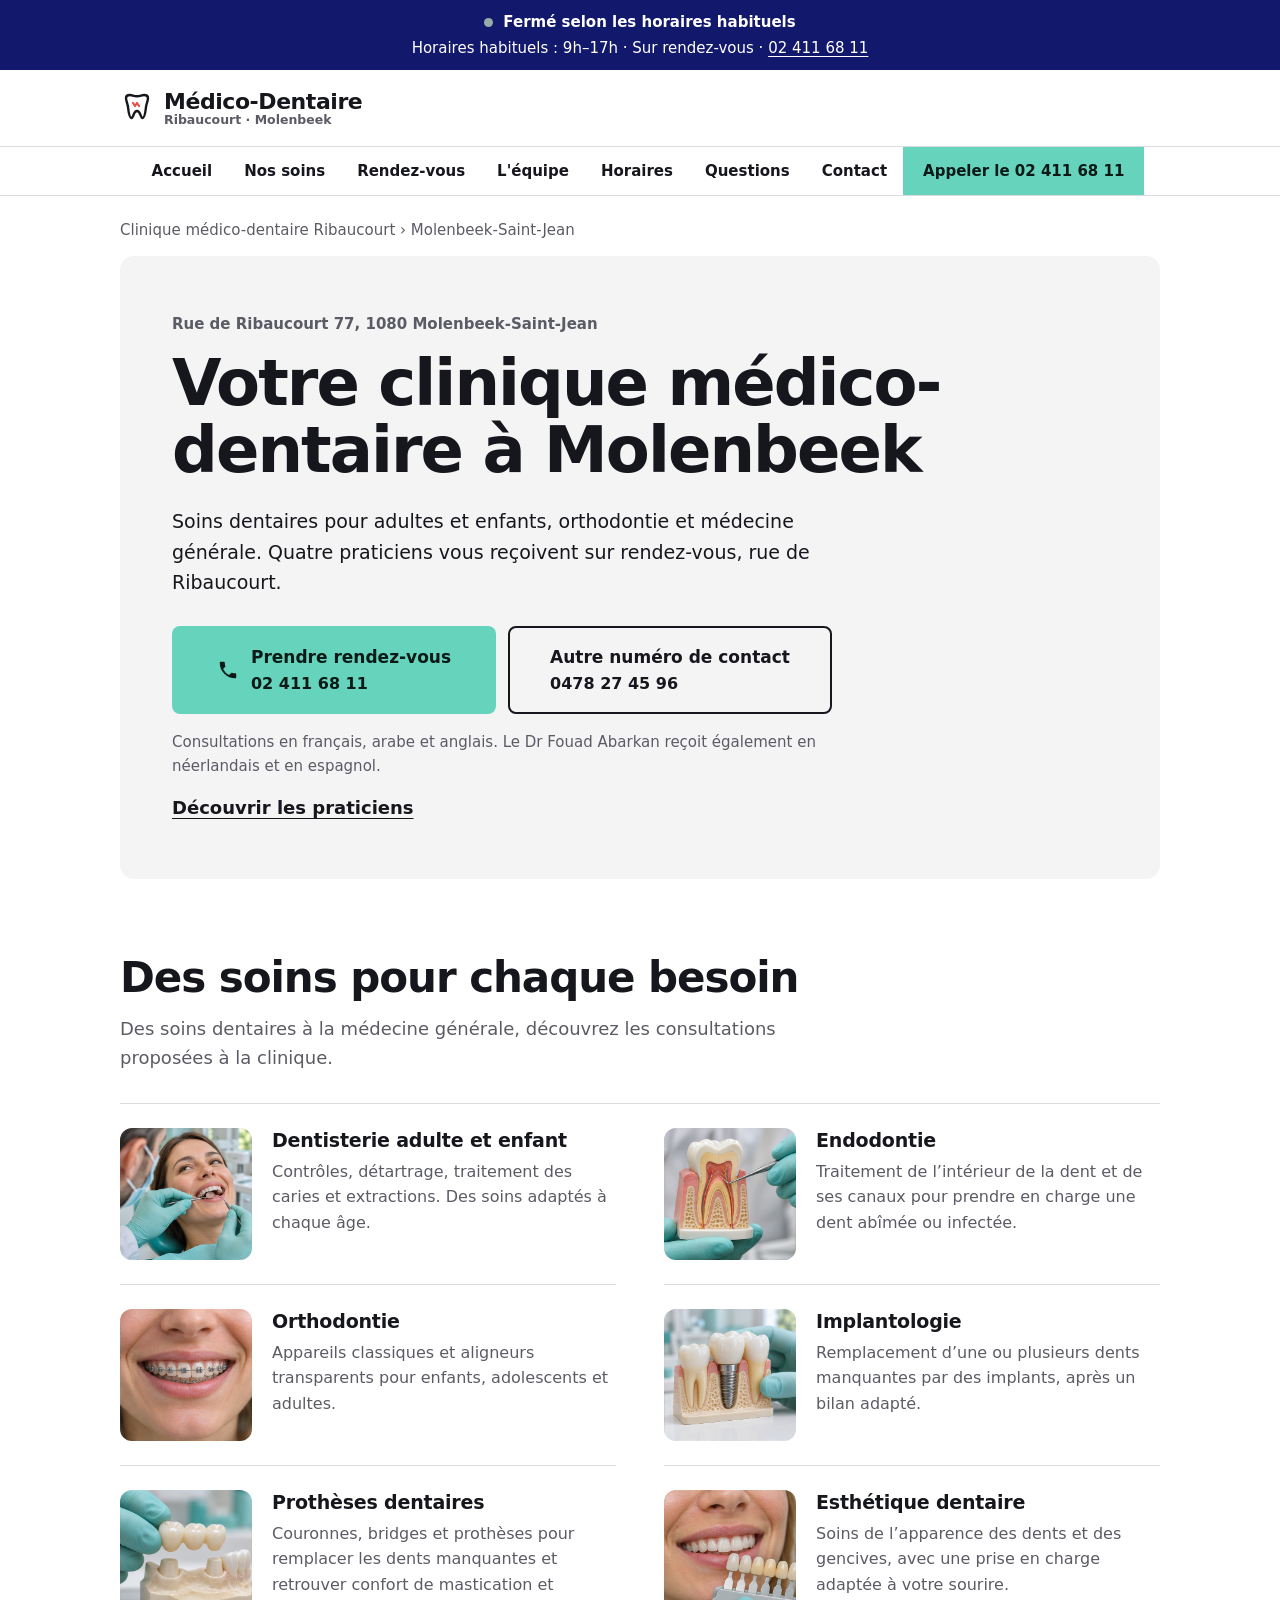
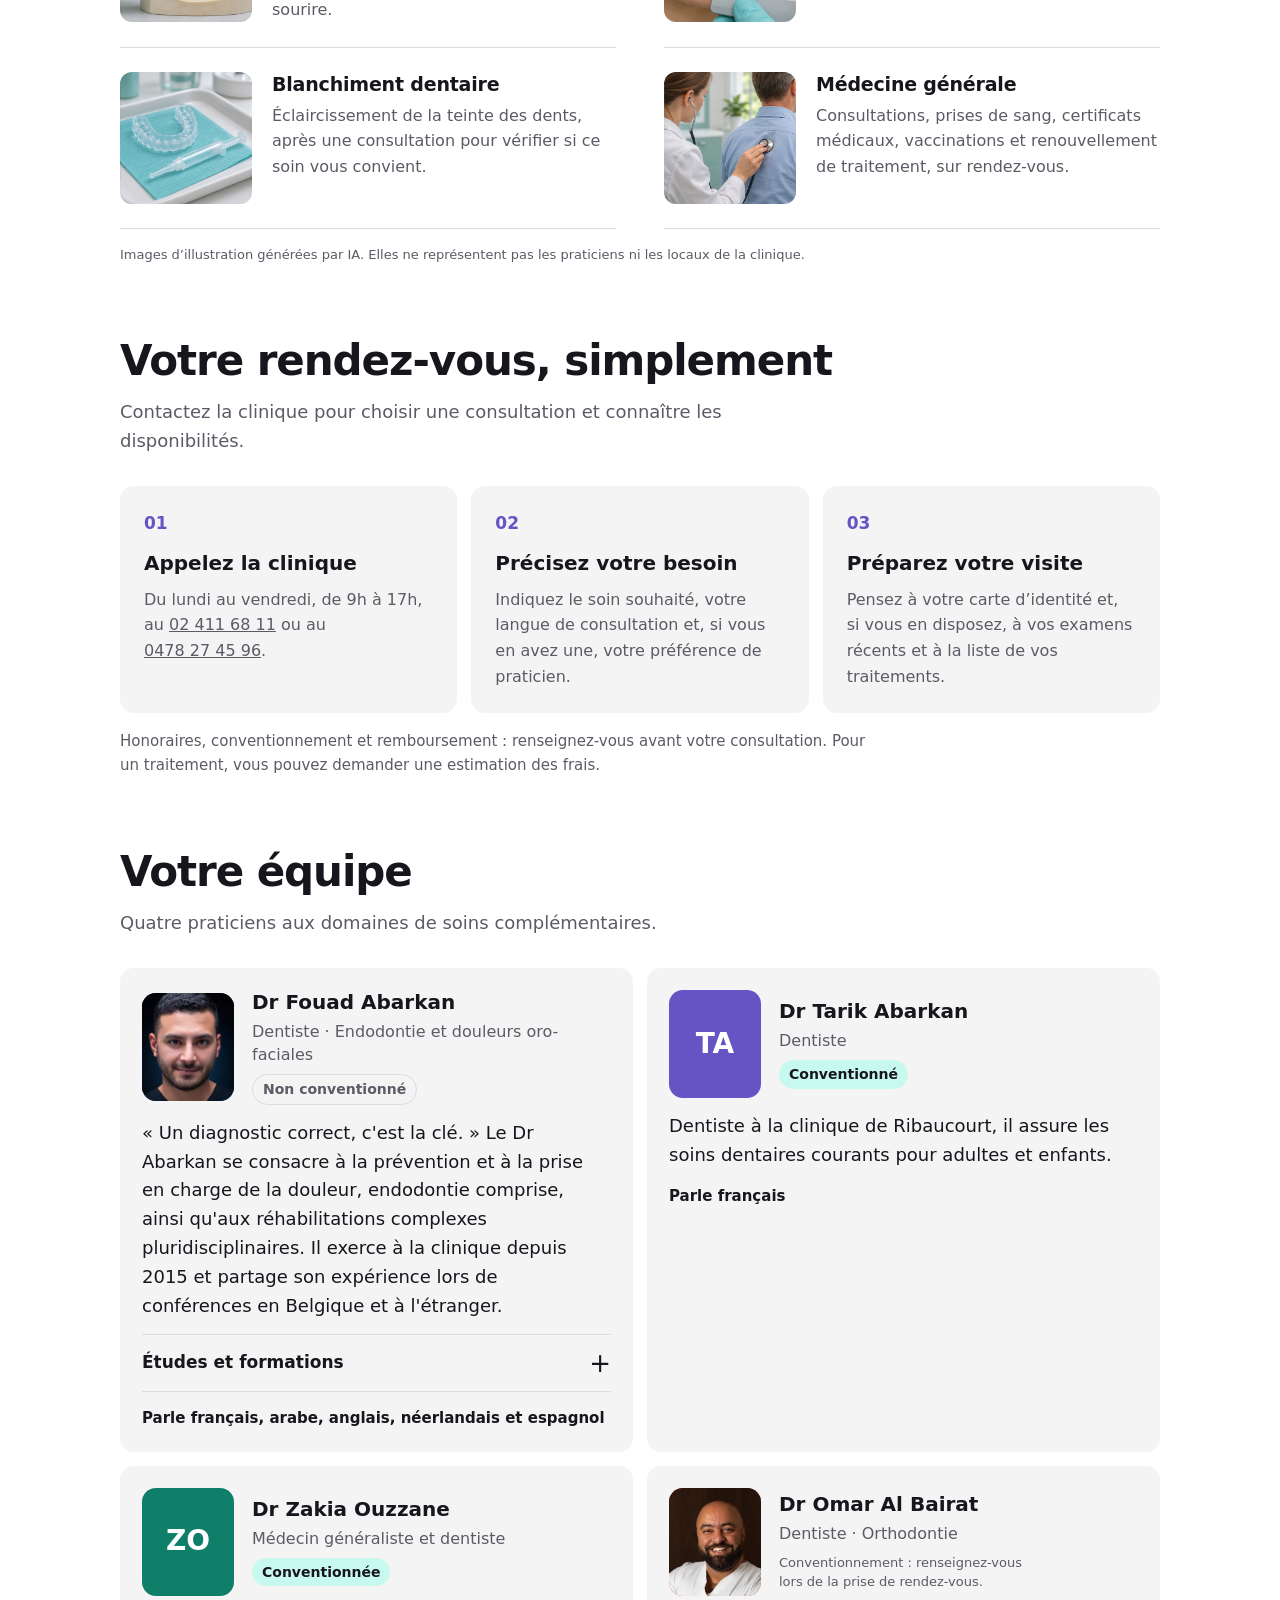
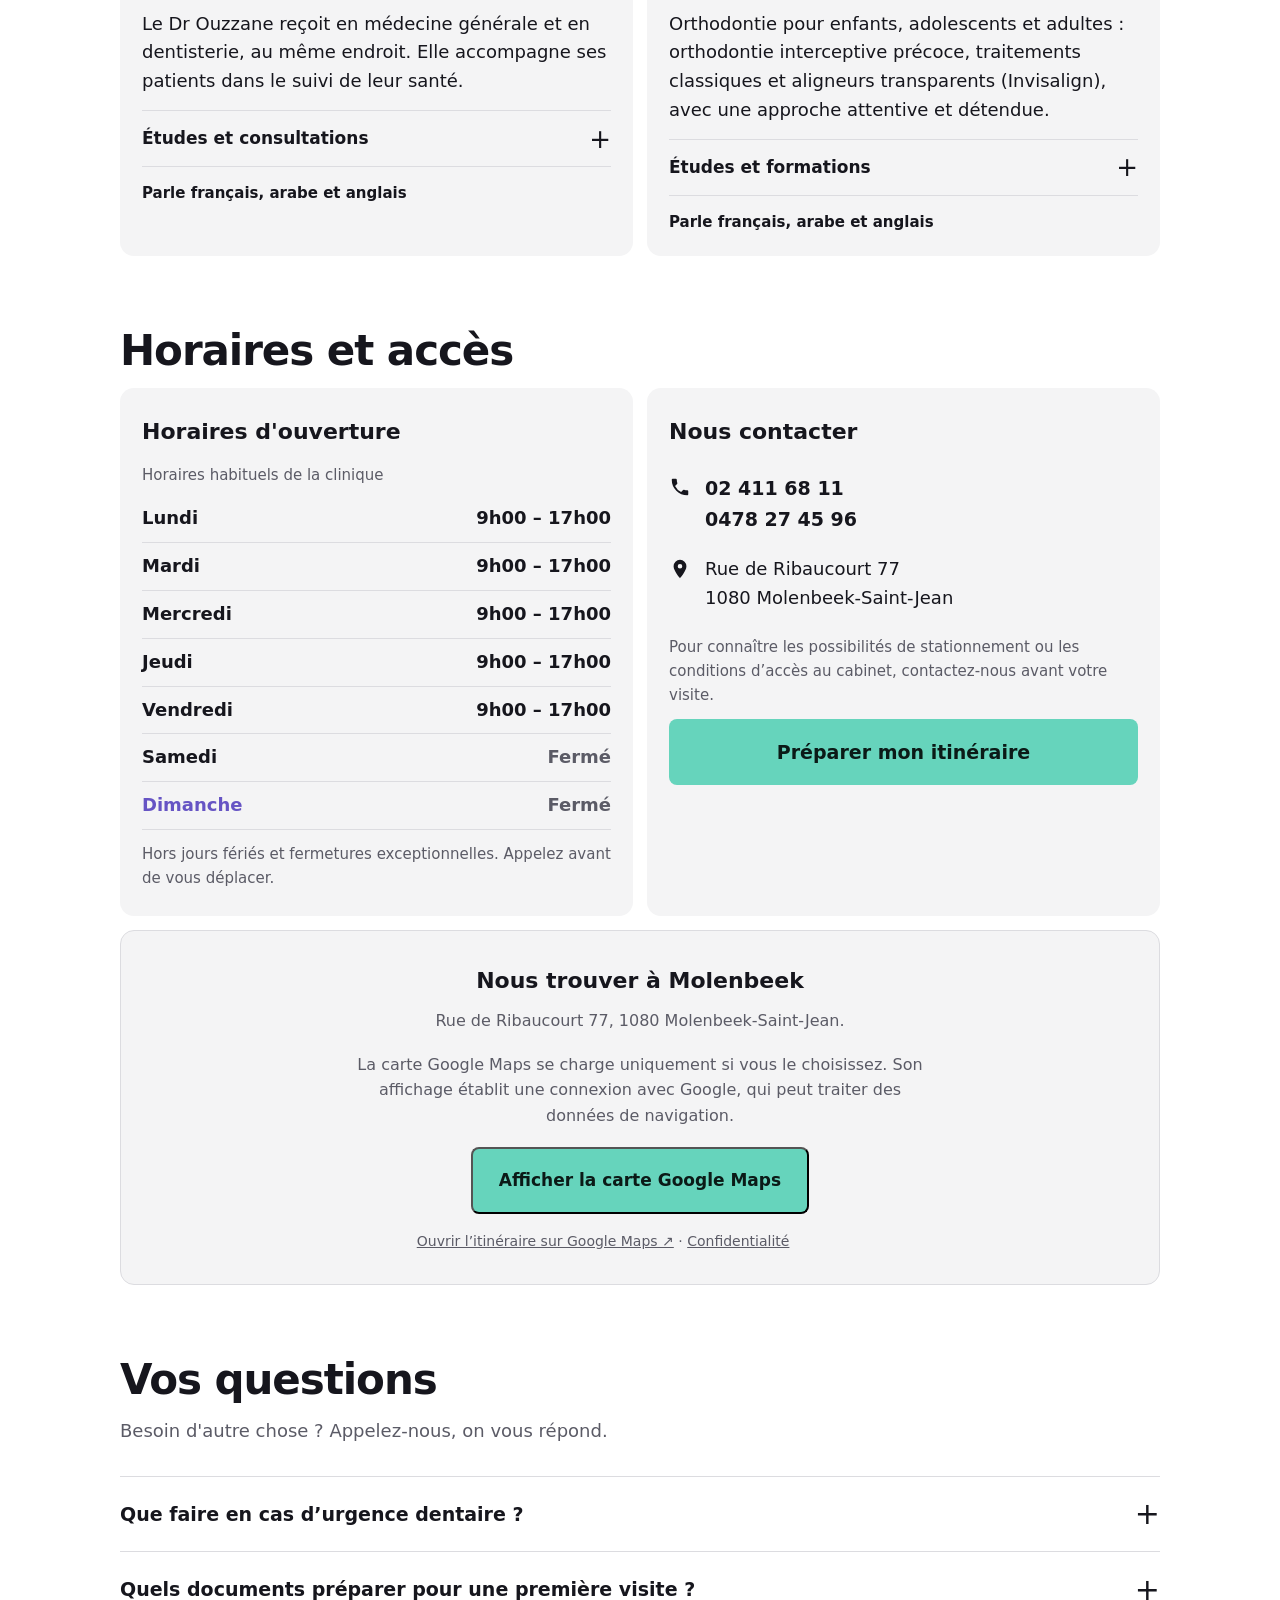
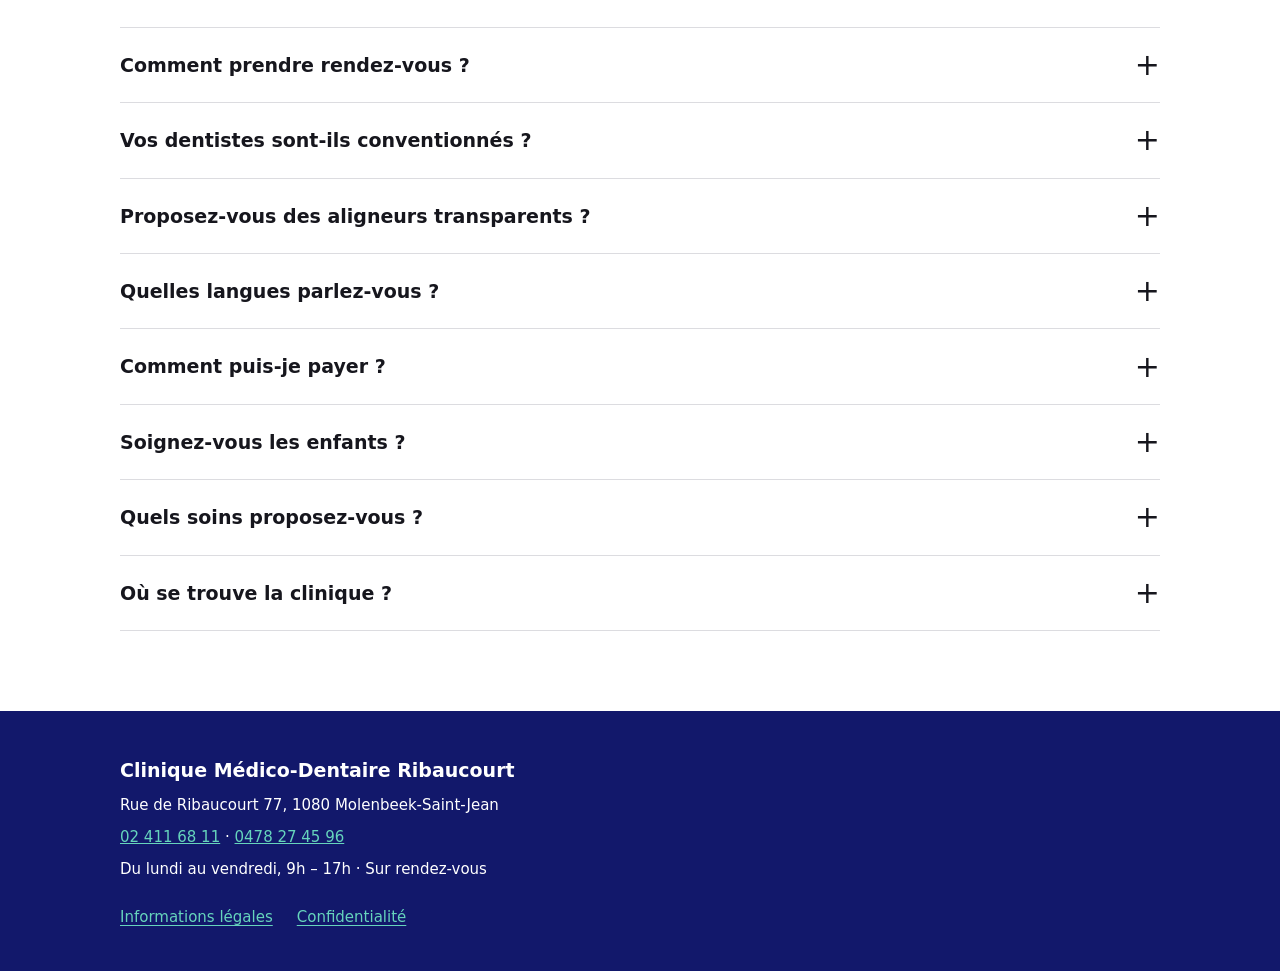
==== index.html @ 196708cb "Add files via upload" ====
<!DOCTYPE html>
<html lang="fr">
<head>
<meta charset="utf-8">
<meta name="viewport" content="width=device-width, initial-scale=1">
<title>Dentiste et médecine générale à Molenbeek | Clinique Ribaucourt</title>
<meta name="description" content="Clinique médico-dentaire Ribaucourt à Molenbeek : soins dentaires, orthodontie et médecine générale. Du lundi au vendredi, 9h–17h. Rendez-vous : 02 411 68 11.">

<meta name="theme-color" content="#12186b">
<meta name="color-scheme" content="light dark">
<link rel="canonical" href="https://clinique-ribaucourt.com/">
<link rel="icon" type="image/svg+xml" href="./favicon.svg">
<link rel="apple-touch-icon" href="./apple-touch-icon.png">
<meta property="og:type" content="website">
<meta property="og:locale" content="fr_BE">
<meta property="og:site_name" content="Clinique Médico-Dentaire Ribaucourt">
<meta property="og:title" content="Clinique Ribaucourt · Molenbeek">
<meta property="og:description" content="Soins dentaires et médecine générale, sur rendez-vous. Lundi–vendredi : 9h–17h. 02 411 68 11.">
<meta property="og:url" content="https://clinique-ribaucourt.com/">
<meta property="og:image" content="https://clinique-ribaucourt.com/apercu-partage.png">
<meta property="og:image:width" content="1200">
<meta property="og:image:height" content="630">
<meta property="og:image:alt" content="Clinique Médico-Dentaire Ribaucourt, Rue de Ribaucourt 77 à Molenbeek. Rendez-vous au 02 411 68 11, de 9h à 17h du lundi au vendredi.">
<meta name="twitter:card" content="summary_large_image">
<meta name="twitter:title" content="Clinique Ribaucourt · Molenbeek">
<meta name="twitter:description" content="Soins dentaires et médecine générale. Sur rendez-vous, du lundi au vendredi de 9h à 17h.">
<meta name="twitter:image" content="https://clinique-ribaucourt.com/apercu-partage.png">
<script type="application/ld+json">{"@context": "https://schema.org", "@type": "MedicalClinic", "@id": "https://clinique-ribaucourt.com/#clinique", "name": "Clinique Médico-Dentaire Ribaucourt", "url": "https://clinique-ribaucourt.com/", "telephone": "+3224116811", "image": "https://clinique-ribaucourt.com/apercu-partage.png", "address": {"@type": "PostalAddress", "streetAddress": "Rue de Ribaucourt 77", "postalCode": "1080", "addressLocality": "Molenbeek-Saint-Jean", "addressCountry": "BE"}, "openingHoursSpecification": [{"@type": "OpeningHoursSpecification", "dayOfWeek": ["Monday", "Tuesday", "Wednesday", "Thursday", "Friday"], "opens": "09:00", "closes": "17:00"}]}</script>
<style>
:root{
  --navy:#12186b;
  --teal:#66d4bc;
  --teal-soft:#c8f9ef;
  --purple:#6654c4;
  --coral:#e0524d;
  --bg:#ffffff;
  --card:#f4f4f5;
  --ink:#16161d;
  --muted:#5b5b66;
  --line:#dcdce0;
  --on-teal:#0b1a17;
}
@media (prefers-color-scheme:dark){
  :root{
    --bg:#10121a;
    --card:#1b1e2a;
    --ink:#f2f2f6;
    --muted:#a9abb8;
    --line:#2e3242;
    --teal-soft:#16352f;
    --navy:#0b0f4a;
  }
}
*{box-sizing:border-box;margin:0}
html{scroll-behavior:smooth;scroll-padding-top:90px}
body{
  font-family:"Avenir Next","Nunito Sans","Segoe UI",system-ui,-apple-system,sans-serif;
  background:var(--bg);color:var(--ink);line-height:1.6;font-size:17px;
  padding-bottom:84px;
}
a{color:inherit}
:focus-visible{outline:3px solid var(--purple);outline-offset:3px;border-radius:6px}
.wrap{max-width:1080px;margin:0 auto;padding:0 20px}

/* barre d'info */
.topbar{background:var(--navy);color:#fff;text-align:center;padding:10px 16px;font-size:15px}
.topbar p+p{margin-top:2px}
.topbar b{font-weight:800}
.dot{display:inline-block;width:9px;height:9px;border-radius:50%;background:#9aa;margin-right:6px}
.dot.open{background:var(--teal)}

/* en-tête */
header{position:sticky;top:0;z-index:30;background:var(--bg);border-bottom:1px solid var(--line)}
.head{display:flex;align-items:center;justify-content:space-between;height:76px}
.logo{display:flex;align-items:center;gap:10px;text-decoration:none;font-weight:800;font-size:22px;letter-spacing:-.02em;line-height:1.05}
.logo svg{flex:none}
.logo small{display:block;font-weight:600;font-size:12.5px;color:var(--muted);letter-spacing:0}
.menu-btn{
  width:52px;height:52px;border-radius:10px;border:2px solid var(--navy);
  background:var(--purple);cursor:pointer;display:grid;place-items:center;
}
.menu-btn span,.menu-btn span::before,.menu-btn span::after{
  display:block;width:24px;height:3px;background:#fff;border-radius:2px;position:relative;transition:transform .2s,background .2s;
}
.menu-btn span::before,.menu-btn span::after{content:"";position:absolute;left:0}
.menu-btn span::before{top:-8px}.menu-btn span::after{top:8px}
.menu-btn[aria-expanded="true"] span{background:transparent}
.menu-btn[aria-expanded="true"] span::before{transform:translateY(8px) rotate(45deg)}
.menu-btn[aria-expanded="true"] span::after{transform:translateY(-8px) rotate(-45deg)}

/* menu plein écran */
.overlay{
  position:fixed;inset:76px 0 0 0;z-index:25;background:var(--bg);
  display:none;flex-direction:column;align-items:center;justify-content:center;gap:6px;
}
.overlay.show{display:flex}
.overlay a{
  font-weight:800;font-size:20px;text-decoration:none;padding:14px 28px;width:min(340px,86vw);text-align:center;border-radius:6px;
}
.overlay a:hover,.overlay a:focus-visible{background:var(--teal-soft)}
.overlay a.call{background:var(--teal);color:var(--on-teal);margin-top:14px}

/* boutons */
.btn{
  display:inline-flex;align-items:center;justify-content:center;gap:12px;
  background:var(--teal);color:var(--on-teal);font-weight:800;font-size:19px;
  padding:18px 26px;border-radius:8px;text-decoration:none;width:100%;
  transition:transform .15s,background .15s;
}
.btn:hover{background:#7fe0cb;transform:translateY(-1px)}
.btn.alt{background:transparent;border:2px solid var(--ink);color:var(--ink)}
.btn.alt:hover{background:var(--card)}
.btn svg{flex:none}

/* hero */
.crumbs{font-size:15px;padding:22px 0 14px;color:var(--muted)}
.hero{background:var(--card);border-radius:14px;padding:34px 24px;margin-bottom:12px}
.hero .where{color:var(--muted);font-weight:700;font-size:15px;margin-bottom:14px}
h1{font-size:clamp(34px,8.5vw,64px);line-height:1.05;letter-spacing:-.03em;font-weight:900;margin-bottom:22px}
.hero p.lead{font-size:19px;max-width:56ch;margin-bottom:28px}
.hero-actions{display:grid;gap:12px;max-width:440px}
.hero .note{margin-top:16px;font-size:15px;color:var(--muted)}

/* sections */
section{padding:64px 0 8px}
h2{font-size:clamp(28px,6vw,42px);line-height:1.1;letter-spacing:-.025em;font-weight:900;margin-bottom:14px}
.intro{color:var(--muted);max-width:60ch;margin-bottom:30px}

/* soins */
.soins{display:grid;gap:0;border-top:1px solid var(--line)}
.soin{display:grid;gap:4px;padding:20px 0;border-bottom:1px solid var(--line)}
.soin h3{font-size:20px;font-weight:800;letter-spacing:-.01em}
.soin p{color:var(--muted);max-width:60ch}

/* équipe */
.team{display:grid;gap:14px}
.person{background:var(--card);border-radius:14px;padding:22px;display:flex;flex-direction:column;gap:14px}
.pt{display:flex;gap:18px;align-items:center}
.person .bio{max-width:60ch}
.cv{list-style:none;padding:0;display:grid;gap:8px;font-size:16px;color:var(--muted)}
.cv li{padding-left:18px;position:relative}
.cv li::before{content:"";position:absolute;left:0;top:.7em;width:7px;height:7px;border-radius:50%;background:var(--teal)}
.person .lang{font-size:15px;font-weight:700}
.parcours{border-top:1px solid var(--line)}
.parcours summary{padding:14px 0;font-size:17px}
.parcours summary::after{font-size:26px}
.parcours h4{font-size:15px;font-weight:800;margin:14px 0 6px}
.parcours .cv{border-top:0;padding-top:0}
.parcours .cv li strong{color:var(--ink);font-weight:700}
.avatar{
  flex:none;width:84px;height:84px;border-radius:18px;display:grid;place-items:center;
  font-weight:900;font-size:28px;color:#fff;background:var(--navy);overflow:hidden;
}
.avatar img{width:100%;height:100%;object-fit:cover}
.person:nth-child(2) .avatar{background:var(--purple)}
.person:nth-child(3) .avatar{background:#0f7f6a}
.person:nth-child(4) .avatar{background:var(--coral)}
.person h3{font-size:20px;font-weight:800;line-height:1.2}
.person .role{color:var(--muted);font-size:16px}
.tag{
  display:inline-block;margin-top:8px;font-size:14px;font-weight:700;padding:3px 10px;border-radius:99px;
  background:var(--teal-soft);color:var(--ink);
}
.tag.no{background:transparent;border:1px solid var(--line);color:var(--muted)}

/* horaires + contact */
.split{display:grid;gap:14px}
.panel{background:var(--card);border-radius:14px;padding:26px 22px}
.panel h3{font-size:22px;font-weight:900;margin-bottom:14px}
table{width:100%;border-collapse:collapse}
td{padding:9px 0;border-bottom:1px solid var(--line)}
td:last-child{text-align:right;font-weight:700}
tr.today td{color:var(--purple);font-weight:900}
@media (prefers-color-scheme:dark){tr.today td{color:var(--teal)}}
tr.closed td:last-child{color:var(--muted);font-weight:600}
.contact-line{display:flex;gap:14px;padding:10px 0}
.contact-line svg{flex:none;margin-top:3px}
.contact-line a{font-weight:800;font-size:19px;text-decoration:none}
.contact-line a:hover{text-decoration:underline}
.map{border:0;width:100%;height:320px;border-radius:14px;margin-top:14px;background:var(--card)}

/* FAQ */
.faq{border-top:1px solid var(--line)}
details{border-bottom:1px solid var(--line)}
summary{
  list-style:none;cursor:pointer;display:flex;justify-content:space-between;align-items:center;gap:16px;
  padding:22px 0;font-weight:800;font-size:19px;
}
summary::-webkit-details-marker{display:none}
summary::after{content:"+";font-size:30px;font-weight:400;line-height:1;transition:transform .2s}
details[open] summary::after{transform:rotate(45deg)}
details p{padding:0 0 22px;color:var(--muted);max-width:62ch}

footer{margin-top:72px;background:var(--navy);color:#fff;padding:44px 0 36px;font-size:15px}
footer .wrap{display:grid;gap:8px}
footer b{font-size:19px}
footer a{color:var(--teal)}

/* bouton d'appel fixe (mobile) */
.sticky{
  position:fixed;left:12px;right:12px;bottom:12px;z-index:20;
  box-shadow:0 8px 28px rgba(18,24,107,.28);
}
.sticky .btn{padding:16px 20px}

@media (min-width:760px){
  body{font-size:18px;padding-bottom:0}
  .hero{padding:56px 52px}
  .team{grid-template-columns:1fr 1fr}
  .split{grid-template-columns:1fr 1fr}
  .hero-actions{grid-template-columns:1fr 1fr;max-width:620px}
  .sticky{display:none}
  .soins{grid-template-columns:1fr 1fr;column-gap:48px}
}
@media (prefers-reduced-motion:reduce){*{transition:none!important;scroll-behavior:auto!important}}

/* Améliorations d'accessibilité et d'affichage. */
[hidden]{display:none!important}
body{overflow-wrap:break-word;padding-bottom:calc(100px + env(safe-area-inset-bottom,0px))}
button{font:inherit}
a,button,summary{-webkit-tap-highlight-color:transparent}
a[href^="tel:"]{white-space:nowrap}
.skip-link{position:fixed;top:8px;left:8px;z-index:100;background:var(--ink);color:var(--bg);padding:12px 18px;border-radius:8px;transform:translateY(-180%)}
.skip-link:focus{transform:none}
.head{gap:16px}
.logo{min-width:0}
.menu-btn{flex:none;display:none}
.js .menu-btn{display:grid}
.topbar a{color:inherit;text-decoration:underline;text-underline-offset:3px}
.status-row{display:flex;align-items:center;justify-content:center;gap:4px}
.dot{flex:none}
.overlay{inset:var(--header-bottom,76px) 0 0;overflow-y:auto;justify-content:flex-start;padding:24px 12px max(24px,env(safe-area-inset-bottom,0px));overscroll-behavior:contain}
.overlay a{flex:none}
@media(min-height:740px){.overlay{justify-content:center}}
.noscript-nav{padding:12px 20px;display:flex;flex-wrap:wrap;justify-content:center;gap:16px}
.hero-actions{max-width:660px}
.hero-actions .btn{font-size:17px;padding:16px 12px}
.hero-action-label{display:block;font-weight:800}
.hero-action-number{display:block;font-size:16px;font-weight:650}
.hero .note{max-width:70ch}
.section-link{display:inline-block;margin-top:16px;color:var(--ink);font-weight:750;text-underline-offset:4px}
.rdv-grid{display:grid;gap:14px;list-style:none;padding:0;margin:24px 0 16px;counter-reset:rdv}
.rdv-grid li{background:var(--card);border-radius:14px;padding:24px;counter-increment:rdv}
.rdv-grid li::before{content:counter(rdv,decimal-leading-zero);display:block;color:var(--purple);font-weight:850;margin-bottom:10px;font-size:17px}
.rdv-grid h3{font-size:20px;margin-bottom:8px}
.rdv-grid p{color:var(--muted);font-size:16px}
.practical-note{font-size:15px;color:var(--muted);margin-top:14px;max-width:80ch}
.soin{grid-template-columns:132px minmax(0,1fr);gap:20px;align-content:start;padding:24px 0}
.care-photo{width:132px;aspect-ratio:1;position:relative;overflow:hidden;border-radius:12px;background:var(--card)}
.care-photo img{position:absolute;width:400%;height:200%;max-width:none;left:calc(-100% * var(--column));top:calc(-100% * var(--row))}
.soin-copy{min-width:0}
.soin h3{margin-bottom:6px;line-height:1.3;font-size:19px}
.soin p{font-size:16px;line-height:1.6}
.photo-caption{font-size:13px;color:var(--muted);margin-top:16px}
.convention-note{font-size:13px;line-height:1.5;color:var(--muted);margin-top:8px;max-width:32ch}
.person .pt>div:last-child{min-width:0}
.avatar{width:92px;height:108px;border-radius:14px}
.avatar img{display:block;object-position:center 30%}
.avatar--omar img{transform:scale(1.5);transform-origin:50% 22%}
.person .role{line-height:1.45;margin-top:6px}
.panel .small{color:var(--muted);font-size:15px;margin-top:12px}
.table-caption{text-align:left;font-size:15px;color:var(--muted);margin-bottom:8px}
th{text-align:left;font-weight:600}
th,td{padding:9px 0;border-bottom:1px solid var(--line)}
tr.today th{color:var(--purple);font-weight:900}
.map-placeholder{min-height:260px;margin-top:14px;border:1px solid var(--line);border-radius:14px;background:var(--card);display:grid;place-items:center;padding:32px;text-align:center}
.map-placeholder p{max-width:58ch;margin:0 auto 18px;color:var(--muted);font-size:16px}
.map-placeholder h3{margin-bottom:10px;font-size:22px}
.map-placeholder .btn{width:auto;max-width:100%;font-size:17px}
.map-placeholder .map-links{margin:16px 0 0;font-size:14px}
.map-placeholder[hidden],.map-wrap[hidden]{display:none}
.map-wrap{margin-top:14px}
.map-wrap .map{display:block;margin-top:0;height:340px}
.map-controls{display:flex;justify-content:space-between;gap:16px;flex-wrap:wrap;align-items:center;margin-top:10px;font-size:14px;color:var(--muted)}
.text-button{border:0;background:none;color:var(--ink);text-decoration:underline;text-underline-offset:3px;cursor:pointer;padding:10px 0;font:inherit}
.footer-links{display:flex;gap:12px 24px;flex-wrap:wrap;margin-top:10px}
.footer-links a{padding:6px 0;text-underline-offset:3px}
.sticky{bottom:calc(12px + env(safe-area-inset-bottom,0px))}
.legal-page{padding-top:36px;max-width:820px}
.legal-page h1{font-size:clamp(32px,6vw,48px);line-height:1.15}
.legal-page section{padding-top:30px}
.legal-page h2{font-size:25px;letter-spacing:-.01em}
.legal-page p{margin:12px 0}
.legal-page li{margin:8px 0}
.legal-page .back-link{display:inline-block;margin-bottom:26px;text-underline-offset:4px;font-weight:750}
@media(max-width:480px){
 .wrap{padding:0 18px}.logo{font-size:19px}.logo svg{width:30px}.logo small{font-size:11px}
 .head{gap:10px}.hero{padding:28px 22px}.hero-actions{grid-template-columns:1fr}
 .soin{grid-template-columns:96px minmax(0,1fr);gap:14px}.care-photo{width:96px}
 .soin h3{font-size:18px}.soin p{font-size:15px}.person{padding:20px}.pt{gap:14px}
 .avatar{width:78px;height:94px}.person h3{font-size:19px}
}
@media(max-width:340px){.logo{font-size:17px}.logo small{font-size:10px}.logo svg{width:26px}.soin{grid-template-columns:82px minmax(0,1fr);gap:12px}.care-photo{width:82px}.person .pt{align-items:flex-start}}
@media(min-width:760px){body{padding-bottom:0}.rdv-grid{grid-template-columns:repeat(3,minmax(0,1fr))}}
@media(min-width:1100px){
 .js .menu-btn{display:none}.overlay{position:static;display:flex;flex-direction:row;gap:0;overflow:visible;padding:0;border-bottom:1px solid var(--line);background:var(--bg)}
 .overlay a{font-size:15px;width:auto;padding:12px 16px;border-radius:0}.overlay a.call{margin:0;padding:12px 20px}
 html{scroll-padding-top:140px}
}
@media(prefers-color-scheme:dark){:focus-visible{outline-color:var(--teal)}.rdv-grid li::before,tr.today th{color:var(--teal)}}
@media(prefers-reduced-motion:reduce){html{scroll-behavior:auto!important}}

</style>
</head>
<body>
<a class="skip-link" href="#top">Aller au contenu</a>
<script>document.documentElement.classList.add("js");</script>

<div class="topbar">
  <p class="status-row"><span class="dot" id="dot" aria-hidden="true"></span><b id="statut" role="status">Consultations du lundi au vendredi</b></p>
  <p>Horaires habituels : 9h–17h · Sur rendez-vous · <a href="tel:+3224116811">02 411 68 11</a></p>
</div>

<header>
  <div class="wrap head">
    <a class="logo" href="#top" aria-label="Clinique Médico-Dentaire Ribaucourt, accueil">
      <svg width="34" height="34" viewBox="0 0 34 34" fill="none" aria-hidden="true">
        <path d="M6 7c0-2 2-3 4-3 2.5 0 3.5 1.2 7 1.2S21.500 4 24 4c2 0 4 1 4 3 0 3-1.500 5-2 9-.5 4-1 11-3.500 11-2.200 0-1.800-7-5.500-7s-3.300 7-5.500 7C9 27 8.500 20 8 16 7.500 12 6 10 6 7Z" stroke="currentColor" stroke-width="2.4" stroke-linejoin="round"/>
        <path d="M13 12l2 3 2-3 2 3" stroke="#e0524d" stroke-width="2.2" stroke-linecap="round" stroke-linejoin="round"/>
      </svg>
      <span>Médico-Dentaire<small>Ribaucourt · Molenbeek</small></span>
    </a>
    <button class="menu-btn" type="button" id="menuBtn" aria-expanded="false" aria-controls="menu" aria-label="Ouvrir le menu"><span></span></button>
  </div>
</header>

<nav class="overlay" id="menu" aria-label="Navigation principale">
  <a href="#top">Accueil</a>
  <a href="#soins">Nos soins</a>
  <a href="#rendez-vous">Rendez-vous</a>
  <a href="#equipe">L'équipe</a>
  <a href="#horaires">Horaires</a>
  <a href="#faq">Questions</a>
  <a href="#contact">Contact</a>
  <a class="call" href="tel:+3224116811">Appeler le 02 411 68 11</a>
</nav>
<noscript><nav class="noscript-nav" aria-label="Navigation sans JavaScript"><a href="#soins">Nos soins</a><a href="#equipe">L’équipe</a><a href="#horaires">Horaires</a><a href="#contact">Contact</a></nav></noscript>

<main id="top" tabindex="-1">
  <div class="wrap">
    <p class="crumbs">Clinique médico-dentaire Ribaucourt › Molenbeek-Saint-Jean</p>

    <div class="hero">
      <p class="where">Rue de Ribaucourt 77, 1080 Molenbeek-Saint-Jean</p>
      <h1>Votre clinique médico-dentaire à Molenbeek</h1>
      <p class="lead">Soins dentaires pour adultes et enfants, orthodontie et médecine générale. Quatre praticiens vous reçoivent sur rendez-vous, rue de Ribaucourt.</p>
      <div class="hero-actions">
        <a class="btn" href="tel:+3224116811">
          <svg width="22" height="22" viewBox="0 0 24 24" fill="currentColor" aria-hidden="true"><path d="M6.600 10.800a15 15 0 0 0 6.600 6.600l2.200-2.200a1 1 0 0 1 1-.25c1.100.37 2.300.57 3.600.57a1 1 0 0 1 1 1V20a1 1 0 0 1-1 1A17 17 0 0 1 3 4a1 1 0 0 1 1-1h3.500a1 1 0 0 1 1 1c0 1.300.2 2.500.57 3.600a1 1 0 0 1-.25 1L6.600 10.800Z"/></svg>
          <span><span class="hero-action-label">Prendre rendez-vous</span><span class="hero-action-number">02 411 68 11</span></span>
        </a>
        <a class="btn alt" href="tel:+32478274596"><span><span class="hero-action-label">Autre numéro de contact</span><span class="hero-action-number">0478 27 45 96</span></span></a>
      </div>
      <p class="note">Consultations en français, arabe et anglais. Le Dr Fouad Abarkan reçoit également en néerlandais et en espagnol.</p>
      <a class="section-link" href="#equipe">Découvrir les praticiens</a>
    </div>
  </div>

  <div class="wrap" id="soins">
    <section>
      <h2>Des soins pour chaque besoin</h2>
      <p class="intro">Des soins dentaires à la médecine générale, découvrez les consultations proposées à la clinique.</p>
      <div class="soins">
        <article class="soin">
          <div class="care-photo" style="--column:0;--row:0"><img src="./soins-illustrations.png" width="1774" height="887" loading="lazy" decoding="async" alt="Examen dentaire avec un miroir : image d’illustration."></div>
          <div class="soin-copy"><h3>Dentisterie adulte et enfant</h3><p>Contrôles, détartrage, traitement des caries et extractions. Des soins adaptés à chaque âge.</p></div>
        </article>
        <article class="soin">
          <div class="care-photo" style="--column:1;--row:0"><img src="./soins-illustrations.png" width="1774" height="887" loading="lazy" decoding="async" alt="Modèle pédagogique montrant les racines et les canaux d’une dent : image d’illustration."></div>
          <div class="soin-copy"><h3>Endodontie</h3><p>Traitement de l’intérieur de la dent et de ses canaux pour prendre en charge une dent abîmée ou infectée.</p></div>
        </article>
        <article class="soin">
          <div class="care-photo" style="--column:2;--row:0"><img src="./soins-illustrations.png" width="1774" height="887" loading="lazy" decoding="async" alt="Appareil orthodontique à bagues : image d’illustration."></div>
          <div class="soin-copy"><h3>Orthodontie</h3><p>Appareils classiques et aligneurs transparents pour enfants, adolescents et adultes.</p></div>
        </article>
        <article class="soin">
          <div class="care-photo" style="--column:3;--row:0"><img src="./soins-illustrations.png" width="1774" height="887" loading="lazy" decoding="async" alt="Modèle pédagogique d’un implant dentaire et de sa couronne : image d’illustration."></div>
          <div class="soin-copy"><h3>Implantologie</h3><p>Remplacement d’une ou plusieurs dents manquantes par des implants, après un bilan adapté.</p></div>
        </article>
        <article class="soin">
          <div class="care-photo" style="--column:0;--row:1"><img src="./soins-illustrations.png" width="1774" height="887" loading="lazy" decoding="async" alt="Bridge en céramique présenté sur un modèle dentaire : image d’illustration."></div>
          <div class="soin-copy"><h3>Prothèses dentaires</h3><p>Couronnes, bridges et prothèses pour remplacer les dents manquantes et retrouver confort de mastication et sourire.</p></div>
        </article>
        <article class="soin">
          <div class="care-photo" style="--column:1;--row:1"><img src="./soins-illustrations.png" width="1774" height="887" loading="lazy" decoding="async" alt="Choix d’une teinte dentaire avec un nuancier : image d’illustration."></div>
          <div class="soin-copy"><h3>Esthétique dentaire</h3><p>Soins de l’apparence des dents et des gencives, avec une prise en charge adaptée à votre sourire.</p></div>
        </article>
        <article class="soin">
          <div class="care-photo" style="--column:2;--row:1"><img src="./soins-illustrations.png" width="1774" height="887" loading="lazy" decoding="async" alt="Gouttière et gel de blanchiment dentaire : image d’illustration."></div>
          <div class="soin-copy"><h3>Blanchiment dentaire</h3><p>Éclaircissement de la teinte des dents, après une consultation pour vérifier si ce soin vous convient.</p></div>
        </article>
        <article class="soin">
          <div class="care-photo" style="--column:3;--row:1"><img src="./soins-illustrations.png" width="1774" height="887" loading="lazy" decoding="async" alt="Consultation de médecine générale avec un stéthoscope : image d’illustration."></div>
          <div class="soin-copy"><h3>Médecine générale</h3><p>Consultations, prises de sang, certificats médicaux, vaccinations et renouvellement de traitement, sur rendez-vous.</p></div>
        </article>
      </div>
      <p class="photo-caption">Images d’illustration générées par IA. Elles ne représentent pas les praticiens ni les locaux de la clinique.</p>
    </section>
  </div>


  <div class="wrap" id="rendez-vous">
    <section aria-labelledby="titre-rdv">
      <h2 id="titre-rdv">Votre rendez-vous, simplement</h2>
      <p class="intro">Contactez la clinique pour choisir une consultation et connaître les disponibilités.</p>
      <ol class="rdv-grid">
        <li><h3>Appelez la clinique</h3><p>Du lundi au vendredi, de 9h à 17h, au <a href="tel:+3224116811">02 411 68 11</a> ou au <a href="tel:+32478274596">0478 27 45 96</a>.</p></li>
        <li><h3>Précisez votre besoin</h3><p>Indiquez le soin souhaité, votre langue de consultation et, si vous en avez une, votre préférence de praticien.</p></li>
        <li><h3>Préparez votre visite</h3><p>Pensez à votre carte d’identité et, si vous en disposez, à vos examens récents et à la liste de vos traitements.</p></li>
      </ol>
      <p class="practical-note">Honoraires, conventionnement et remboursement : renseignez-vous avant votre consultation. Pour un traitement, vous pouvez demander une estimation des frais.</p>
    </section>
  </div>

  <div class="wrap" id="equipe">
    <section>
      <h2>Votre équipe</h2>
      <p class="intro">Quatre praticiens aux domaines de soins complémentaires.</p>
      <div class="team">
        <!-- Pour ajouter une photo : remplacer les initiales par <img src="fouad.jpg" alt="Dr Fouad Abarkan"> -->
        <article class="person">
          <div class="pt">
            <div class="avatar"><img src="./fouad-abarkan.webp" alt="Portrait du Dr Fouad Abarkan" width="500" height="500" loading="lazy" decoding="async"></div>
            <div><h3>Dr Fouad Abarkan</h3><p class="role">Dentiste · Endodontie et douleurs oro-faciales</p><span class="tag no">Non conventionné</span></div>
          </div>
          <p class="bio">« Un diagnostic correct, c'est la clé. » Le Dr Abarkan se consacre à la prévention et à la prise en charge de la douleur, endodontie comprise, ainsi qu'aux réhabilitations complexes pluridisciplinaires. Il exerce à la clinique depuis 2015 et partage son expérience lors de conférences en Belgique et à l'étranger.</p>
          <details class="parcours">
            <summary>Études et formations</summary>
            <h4>Études en Belgique</h4>
            <ul class="cv">
              <li><strong>Master en sciences dentaires</strong>, Université Libre de Bruxelles (2009 – 2014)</li>
              <li><strong>Certificat de formation clinique en endodontie</strong>, ULB et hôpital Erasme (2014 – 2016), avec un échange d'un mois au département d'endodontie de la Beirut Arab University (cas complexes et chirurgie endodontique)</li>
            </ul>
            <h4>Formations à l'international</h4>
            <ul class="cv">
              <li><strong>Mini-résidence en douleur oro-faciale et troubles temporo-mandibulaires</strong>, UCLA, Los Angeles (2016)</li>
              <li><strong>Certificat universitaire en gestion esthétique</strong> (dents et tissus mous), UCLA (2017)</li>
              <li><strong>European Master of Aligners</strong>, certificat Invisalign (2018)</li>
              <li><strong>Dentisterie pluridisciplinaire sous microscope</strong>, Belograd Academy (2018)</li>
              <li>Stages auprès de spécialistes reconnus et visites d'universités en Europe, en Asie, au Moyen-Orient et aux États-Unis</li>
            </ul>
            <h4>Engagement et enseignement</h4>
            <ul class="cv">
              <li>Membre et représentant belge de l'International Association of Dental Students (IADS) pendant plus de dix ans</li>
              <li>Participation à des congrès internationaux (IADS, FDI)</li>
              <li>Conférencier sur la douleur oro-faciale et l'endodontie depuis 2018 : Dental Education (Belgique), Slovak Dental Days (Bratislava), université de Košice, SIDSIC (université de Ljubljana), Dental News (université de Poznań)</li>
            </ul>
            <h4>Expérience</h4>
            <ul class="cv">
              <li>Clinique Médico-Dentaire de Ribaucourt, Bruxelles (depuis 2015)</li>
              <li>Dental Office Brussels (2019 – 2022)</li>
              <li>Centre Dentaire Opéra-Pyramides, Paris (2017 – 2019)</li>
            </ul>
            <h4>Domaines de soins</h4>
            <ul class="cv">
              <li>Endodontie, Invisalign Go, dentisterie adulte et enfant, dentisterie restauratrice, troubles de la mastication, prothèses amovibles et fixes, problèmes maxillo-faciaux</li>
            </ul>
          </details>
          <p class="lang">Parle français, arabe, anglais, néerlandais et espagnol</p>
        </article>

        <article class="person">
          <div class="pt">
            <div class="avatar" aria-hidden="true">TA</div>
            <div><h3>Dr Tarik Abarkan</h3><p class="role">Dentiste</p><span class="tag">Conventionné</span></div>
          </div>
          <p class="bio">Dentiste à la clinique de Ribaucourt, il assure les soins dentaires courants pour adultes et enfants.</p>
          <p class="lang">Parle français</p>
        </article>

        <article class="person">
          <div class="pt">
            <div class="avatar" aria-hidden="true">ZO</div>
            <div><h3>Dr Zakia Ouzzane</h3><p class="role">Médecin généraliste et dentiste</p><span class="tag">Conventionnée</span></div>
          </div>
          <p class="bio">Le Dr Ouzzane reçoit en médecine générale et en dentisterie, au même endroit. Elle accompagne ses patients dans le suivi de leur santé.</p>
          <details class="parcours">
            <summary>Études et consultations</summary>
            <h4>Études et appartenances</h4>
            <ul class="cv">
              <li><strong>Médecine générale</strong>, Université Libre de Bruxelles (1995 – 2001)</li>
              <li>Membre de la Fédération des Associations de Médecins Généralistes de Bruxelles (FAMGB)</li>
            </ul>
            <h4>Consultations de médecine générale</h4>
            <ul class="cv">
              <li>Consultation générale, renouvellement de traitement, certificats médicaux et d'aptitude au travail ou au sport</li>
              <li>Prises de sang, vaccinations (dont la grippe), contraception, consultation nutritionnelle</li>
            </ul>
          </details>
          <p class="lang">Parle français, arabe et anglais</p>
        </article>

        <article class="person">
          <div class="pt">
            <div class="avatar avatar--omar"><img src="./omar-al-bairat.webp" alt="Portrait du Dr Omar Al Bairat" width="500" height="500" loading="lazy" decoding="async"></div>
            <div><h3>Dr Omar Al Bairat</h3><p class="role">Dentiste · Orthodontie</p><p class="convention-note">Conventionnement : renseignez-vous lors de la prise de rendez-vous.</p></div>
          </div>
          <p class="bio">Orthodontie pour enfants, adolescents et adultes : orthodontie interceptive précoce, traitements classiques et aligneurs transparents (Invisalign), avec une approche attentive et détendue.</p>
          <details class="parcours">
            <summary>Études et formations</summary>
            <h4>Études</h4>
            <ul class="cv">
              <li><strong>Doctorat en médecine dentaire</strong>, Université Mohammed V, Faculté de médecine dentaire (Rabat)</li>
              <li><strong>Master en sciences dentaires</strong>, Université Libre de Bruxelles</li>
              <li><strong>Master de spécialisation en dentisterie générale</strong>, Université Libre de Bruxelles</li>
              <li><strong>Diplôme universitaire en orthodontie</strong>, Université Internationale Abulcasis des Sciences de la Santé</li>
            </ul>
            <h4>Associations</h4>
            <ul class="cv">
              <li>Membre de la Moroccan Orthodontic Society</li>
              <li>Membre de l'Association Marocaine de Prévention Buccodentaire</li>
              <li>Membre honoraire à vie de l'International Association of Dental Students (IADS)</li>
            </ul>
            <h4>Congrès</h4>
            <ul class="cv">
              <li>Congrès annuel international de la Fédération Dentaire Internationale (FDI)</li>
              <li>Congrès annuel de la Moroccan Orthodontic Society</li>
              <li>Congrès annuel Dental Education</li>
            </ul>
            <h4>Orthodontie proposée</h4>
            <ul class="cv">
              <li>Orthodontie de l'enfant et de l'adolescent, orthodontie de l'adulte, aligneurs invisibles</li>
              <li>Première consultation d'environ 15 minutes</li>
            </ul>
          </details>
          <p class="lang">Parle français, arabe et anglais</p>
        </article>
      </div>
    </section>
  </div>

  <div class="wrap" id="horaires">
    <section>
      <h2>Horaires et accès</h2>
      <div class="split" id="contact">
        <div class="panel">
          <h3>Horaires d'ouverture</h3>
          <table id="hours">
            <caption class="table-caption">Horaires habituels de la clinique</caption>
            <tr data-d="1"><th scope="row">Lundi</th><td>9h00 – 17h00</td></tr>
            <tr data-d="2"><th scope="row">Mardi</th><td>9h00 – 17h00</td></tr>
            <tr data-d="3"><th scope="row">Mercredi</th><td>9h00 – 17h00</td></tr>
            <tr data-d="4"><th scope="row">Jeudi</th><td>9h00 – 17h00</td></tr>
            <tr data-d="5"><th scope="row">Vendredi</th><td>9h00 – 17h00</td></tr>
            <tr data-d="6" class="closed"><th scope="row">Samedi</th><td>Fermé</td></tr>
            <tr data-d="0" class="closed"><th scope="row">Dimanche</th><td>Fermé</td></tr>
          </table>
          <p class="small">Hors jours fériés et fermetures exceptionnelles. Appelez avant de vous déplacer.</p>
        </div>
        <div class="panel">
          <h3>Nous contacter</h3>
          <div class="contact-line">
            <svg width="22" height="22" viewBox="0 0 24 24" fill="currentColor" aria-hidden="true"><path d="M6.600 10.800a15 15 0 0 0 6.600 6.600l2.200-2.200a1 1 0 0 1 1-.25c1.100.37 2.300.57 3.600.57a1 1 0 0 1 1 1V20a1 1 0 0 1-1 1A17 17 0 0 1 3 4a1 1 0 0 1 1-1h3.500a1 1 0 0 1 1 1c0 1.300.2 2.500.57 3.600a1 1 0 0 1-.25 1L6.600 10.800Z"/></svg>
            <div><a href="tel:+3224116811">02 411 68 11</a><br><a href="tel:+32478274596">0478 27 45 96</a></div>
          </div>
          <div class="contact-line">
            <svg width="22" height="22" viewBox="0 0 24 24" fill="currentColor" aria-hidden="true"><path d="M12 2a7 7 0 0 0-7 7c0 5.200 7 13 7 13s7-7.800 7-13a7 7 0 0 0-7-7Zm0 9.500A2.500 2.500 0 1 1 12 6.500a2.500 2.500 0 0 1 0 5Z"/></svg>
            <div>Rue de Ribaucourt 77<br>1080 Molenbeek-Saint-Jean</div>
          </div>
          <p class="small">Pour connaître les possibilités de stationnement ou les conditions d’accès au cabinet, contactez-nous avant votre visite.</p>
          <a class="btn" style="margin-top:12px" target="_blank" rel="noopener" href="https://www.google.com/maps/search/?api=1&query=Rue+de+Ribaucourt+77+1080+Molenbeek-Saint-Jean">Préparer mon itinéraire</a>
        </div>
      </div>
      <div class="map-placeholder" id="map-placeholder">
        <div>
          <h3>Nous trouver à Molenbeek</h3>
          <p>Rue de Ribaucourt 77, 1080 Molenbeek-Saint-Jean.</p>
          <p>La carte Google Maps se charge uniquement si vous le choisissez. Son affichage établit une connexion avec Google, qui peut traiter des données de navigation.</p>
          <button class="btn" id="load-map" type="button" hidden>Afficher la carte Google Maps</button>
          <p class="map-links"><a href="https://www.google.com/maps/search/?api=1&amp;query=Rue+de+Ribaucourt+77+1080+Molenbeek-Saint-Jean" target="_blank" rel="noopener noreferrer">Ouvrir l’itinéraire sur Google Maps ↗</a> · <a href="./confidentialite.html">Confidentialité</a></p>
        </div>
      </div>
      <div class="map-wrap" id="map-wrap" hidden>
        <div id="map-container"></div>
        <div class="map-controls"><span>Carte fournie par Google Maps.</span><button class="text-button" id="unload-map" type="button">Fermer la carte</button></div>
      </div>
    </section>
  </div>

  <div class="wrap" id="faq">
    <section>
      <h2>Vos questions</h2>
      <p class="intro">Besoin d'autre chose ? Appelez-nous, on vous répond.</p>
      <div class="faq">
        <details>
          <summary>Que faire en cas d’urgence dentaire ?</summary>
          <p>Pendant les horaires d’ouverture, appelez le <a href="tel:+3224116811">02 411 68 11</a> pour expliquer votre situation et connaître les possibilités de consultation. En dehors de ces horaires, contactez un service de garde dentaire. En cas d’urgence médicale grave, appelez le <a href="tel:112">112</a>.</p>
        </details>
        <details>
          <summary>Quels documents préparer pour une première visite ?</summary>
          <p>Pensez à votre carte d’identité et, si vous en disposez, à vos examens récents et à la liste de vos traitements. Appelez la clinique pour toute question concernant votre première consultation.</p>
        </details>

        <details>
          <summary>Comment prendre rendez-vous ?</summary>
          <p>Par téléphone au 02 411 68 11 ou au 0478 27 45 96, du lundi au vendredi de 9h à 17h. Les consultations se font sur rendez-vous.</p>
        </details>
        <details>
          <summary>Vos dentistes sont-ils conventionnés ?</summary>
          <p>Le Dr Tarik Abarkan et le Dr Zakia Ouzzane sont conventionnés. Le Dr Fouad Abarkan ne l’est pas. Pour le Dr Omar Al Bairat, renseignez-vous auprès de la clinique avant votre rendez-vous. Les honoraires et les remboursements dépendent du praticien et du soin ; demandez une estimation avant le traitement.</p>
        </details>
        <details>
          <summary>Proposez-vous des aligneurs transparents ?</summary>
          <p>Oui. Le Dr Omar Al Bairat propose des aligneurs transparents (Invisalign) ainsi que l'orthodontie classique, pour enfants, adolescents et adultes. Une première consultation d'orthodontie dure environ 15 minutes.</p>
        </details>
        <details>
          <summary>Quelles langues parlez-vous ?</summary>
          <p>Notre équipe vous accueille en français, arabe et anglais. Le Dr Fouad Abarkan consulte aussi en néerlandais et en espagnol.</p>
        </details>
        <details>
          <summary>Comment puis-je payer ?</summary>
          <p>Par carte bancaire ou en espèces, directement à la clinique.</p>
        </details>
        <details>
          <summary>Soignez-vous les enfants ?</summary>
          <p>Oui, la clinique propose de la dentisterie pour adultes et pour enfants, ainsi que de l'orthodontie.</p>
        </details>
        <details>
          <summary>Quels soins proposez-vous ?</summary>
          <p>Dentisterie générale, endodontie, orthodontie, implantologie, prothèses, esthétique dentaire, blanchiment et médecine générale.</p>
        </details>
        <details>
          <summary>Où se trouve la clinique ?</summary>
          <p>Rue de Ribaucourt 77, 1080 Molenbeek-Saint-Jean. Cherchez l'enseigne « Clinique Médico Dentaire Ribaucourt » en façade.</p>
        </details>
      </div>
    </section>
  </div>
</main>

<footer id="footer">
  <div class="wrap">
    <b>Clinique Médico-Dentaire Ribaucourt</b>
    <span>Rue de Ribaucourt 77, 1080 Molenbeek-Saint-Jean</span>
    <span><a href="tel:+3224116811">02 411 68 11</a> · <a href="tel:+32478274596">0478 27 45 96</a></span>
    <span>Du lundi au vendredi, 9h – 17h · Sur rendez-vous</span>
    <nav class="footer-links" aria-label="Informations du site"><a href="./mentions-legales.html">Informations légales</a><a href="./confidentialite.html">Confidentialité</a></nav>
  </div>
</footer>

<div class="sticky" id="mobile-call">
  <a class="btn" href="tel:+3224116811">
    <svg width="22" height="22" viewBox="0 0 24 24" fill="currentColor" aria-hidden="true"><path d="M6.600 10.800a15 15 0 0 0 6.600 6.600l2.200-2.200a1 1 0 0 1 1-.25c1.100.37 2.300.57 3.600.57a1 1 0 0 1 1 1V20a1 1 0 0 1-1 1A17 17 0 0 1 3 4a1 1 0 0 1 1-1h3.500a1 1 0 0 1 1 1c0 1.300.2 2.500.57 3.600a1 1 0 0 1-.25 1L6.600 10.800Z"/></svg>
    Appeler la clinique
  </a>
</div>

<script>

// Navigation : fermeture au clavier, focus contenu, menu adapté à la hauteur disponible.
(() => {
  const btn = document.getElementById('menuBtn');
  const menu = document.getElementById('menu');
  const header = document.querySelector('header');
  const main = document.querySelector('main');
  const footer = document.querySelector('footer');
  const call = document.getElementById('mobile-call');
  const desktop = matchMedia('(min-width:1100px)');
  let previousFocus;
  function menuPosition() {
    document.documentElement.style.setProperty('--header-bottom', Math.max(0, header.getBoundingClientRect().bottom) + 'px');
  }
  function setMenu(open, restoreFocus = true) {
    const wasOpen = btn.getAttribute('aria-expanded') === 'true';
    open = open && !desktop.matches;
    btn.setAttribute('aria-expanded', String(open));
    btn.setAttribute('aria-label', open ? 'Fermer le menu' : 'Ouvrir le menu');
    menu.classList.toggle('show', open);
    document.body.style.overflow = open ? 'hidden' : '';
    [main, footer, call].filter(Boolean).forEach(el => el.inert = open);
    if (open) {
      previousFocus = document.activeElement;
      menuPosition();
      menu.querySelector('a').focus({preventScroll:true});
    } else if (wasOpen && restoreFocus && !desktop.matches) {
      (previousFocus || btn).focus({preventScroll:true});
    }
  }
  btn.addEventListener('click', () => setMenu(btn.getAttribute('aria-expanded') !== 'true'));
  menu.querySelectorAll('a').forEach(a => a.addEventListener('click', () => {
    setMenu(false, false);
    if (a.hash) {
      const target = document.getElementById(a.hash.slice(1));
      if (target) {
        target.setAttribute('tabindex','-1');
        target.focus({preventScroll:true});
      }
    }
  }));
  document.addEventListener('keydown', e => {
    if (btn.getAttribute('aria-expanded') !== 'true') return;
    if (e.key === 'Escape') { e.preventDefault(); setMenu(false); }
    if (e.key === 'Tab') {
      const items = [btn, ...menu.querySelectorAll('a')];
      const first = items[0], last = items[items.length - 1];
      if (e.shiftKey && document.activeElement === first) { e.preventDefault(); last.focus(); }
      else if (!e.shiftKey && document.activeElement === last) { e.preventDefault(); first.focus(); }
    }
  });
  window.addEventListener('resize', () => {
    menuPosition();
    if (desktop.matches) setMenu(false, false);
  });
  window.addEventListener('pageshow', () => setMenu(false, false));
  // Le bouton fixe apparaît après les boutons de l’accueil pour éviter de les masquer.
  if (call && 'IntersectionObserver' in window) {
    call.hidden = true;
    new IntersectionObserver(([entry]) => {
      call.hidden = entry.isIntersecting || entry.boundingClientRect.bottom > 0;
    }).observe(document.querySelector('.hero-actions'));
  }

  // Carte tierce : aucune requête Google Maps avant une action explicite.
  const load = document.getElementById('load-map');
  const unload = document.getElementById('unload-map');
  const placeholder = document.getElementById('map-placeholder');
  const mapWrap = document.getElementById('map-wrap');
  const mapContainer = document.getElementById('map-container');
  load.hidden = false;
  load.addEventListener('click', () => {
    const frame = document.createElement('iframe');
    frame.className = 'map';
    frame.title = 'Carte : Rue de Ribaucourt 77, Molenbeek-Saint-Jean';
    frame.referrerPolicy = 'no-referrer';
    frame.src = 'https://maps.google.com/maps?q=Rue+de+Ribaucourt+77+1080+Molenbeek-Saint-Jean&output=embed';
    mapContainer.replaceChildren(frame);
    placeholder.hidden = true;
    mapWrap.hidden = false;
    unload.focus({preventScroll:true});
  });
  unload.addEventListener('click', () => {
    mapContainer.replaceChildren();
    mapWrap.hidden = true;
    placeholder.hidden = false;
    load.focus({preventScroll:true});
  });
})();

// Horaires à Bruxelles. Ajouter ici les dates de fermeture confirmées (AAAA-MM-JJ).
(() => {
  const fermeturesExceptionnelles = [];
  const formatter = new Intl.DateTimeFormat('en-GB', {
    timeZone:'Europe/Brussels', weekday:'short', year:'numeric', month:'2-digit', day:'2-digit',
    hour:'2-digit', minute:'2-digit', hourCycle:'h23'
  });
  const weekdays = {Sun:0, Mon:1, Tue:2, Wed:3, Thu:4, Fri:5, Sat:6};
  function easter(year) {
    const a=year%19, b=Math.floor(year/100), c=year%100, d=Math.floor(b/4), e=b%4;
    const f=Math.floor((b+8)/25), g=Math.floor((b-f+1)/3), h=(19*a+b-d-g+15)%30;
    const i=Math.floor(c/4), k=c%4, l=(32+2*e+2*i-h-k)%7, m=Math.floor((a+11*h+22*l)/451);
    const month=Math.floor((h+l-7*m+114)/31), day=((h+l-7*m+114)%31)+1;
    return new Date(Date.UTC(year,month-1,day,12));
  }
  function holidays(year) {
    const dates=new Set(['01-01','05-01','07-21','08-15','11-01','11-11','12-25'].map(d=>year+'-'+d));
    const sunday=easter(year);
    [1,39,50].forEach(offset=>{
      const date=new Date(sunday);
      date.setUTCDate(date.getUTCDate()+offset);
      dates.add(date.toISOString().slice(0,10));
    });
    return dates;
  }
  function updateHours() {
    try {
      const parts=Object.fromEntries(formatter.formatToParts(new Date()).map(p=>[p.type,p.value]));
      const weekday=weekdays[parts.weekday];
      const date=parts.year+'-'+parts.month+'-'+parts.day;
      const minutes=Number(parts.hour)*60+Number(parts.minute);
      const dot=document.getElementById('dot');
      let status, isOpen=false;
      if (fermeturesExceptionnelles.includes(date)) status='Fermeture exceptionnelle aujourd’hui';
      else if (holidays(Number(parts.year)).has(date)) status='Jour férié : ouverture à confirmer par téléphone';
      else if (weekday>=1 && weekday<=5 && minutes>=540 && minutes<1020) {
        status='Ouvert selon les horaires habituels · fermeture à 17h';
        isOpen=true;
      } else if (weekday>=1 && weekday<=5 && minutes<540) status='Fermé · ouverture habituelle aujourd’hui à 9h';
      else status='Fermé selon les horaires habituels';
      document.getElementById('statut').textContent=status;
      dot.classList.toggle('open',isOpen);
      document.querySelectorAll('#hours tr[data-d]').forEach(row=>{
        const today=Number(row.dataset.d)===weekday;
        row.classList.toggle('today',today);
        if(today)row.setAttribute('aria-current','date');else row.removeAttribute('aria-current');
      });
    } catch (_) {
      document.getElementById('statut').textContent='Consultations du lundi au vendredi';
    }
  }
  updateHours();
  setInterval(updateHours,30000);
  document.addEventListener('visibilitychange',()=>{if(!document.hidden)updateHours()});
})();

</script>
</body>
</html>
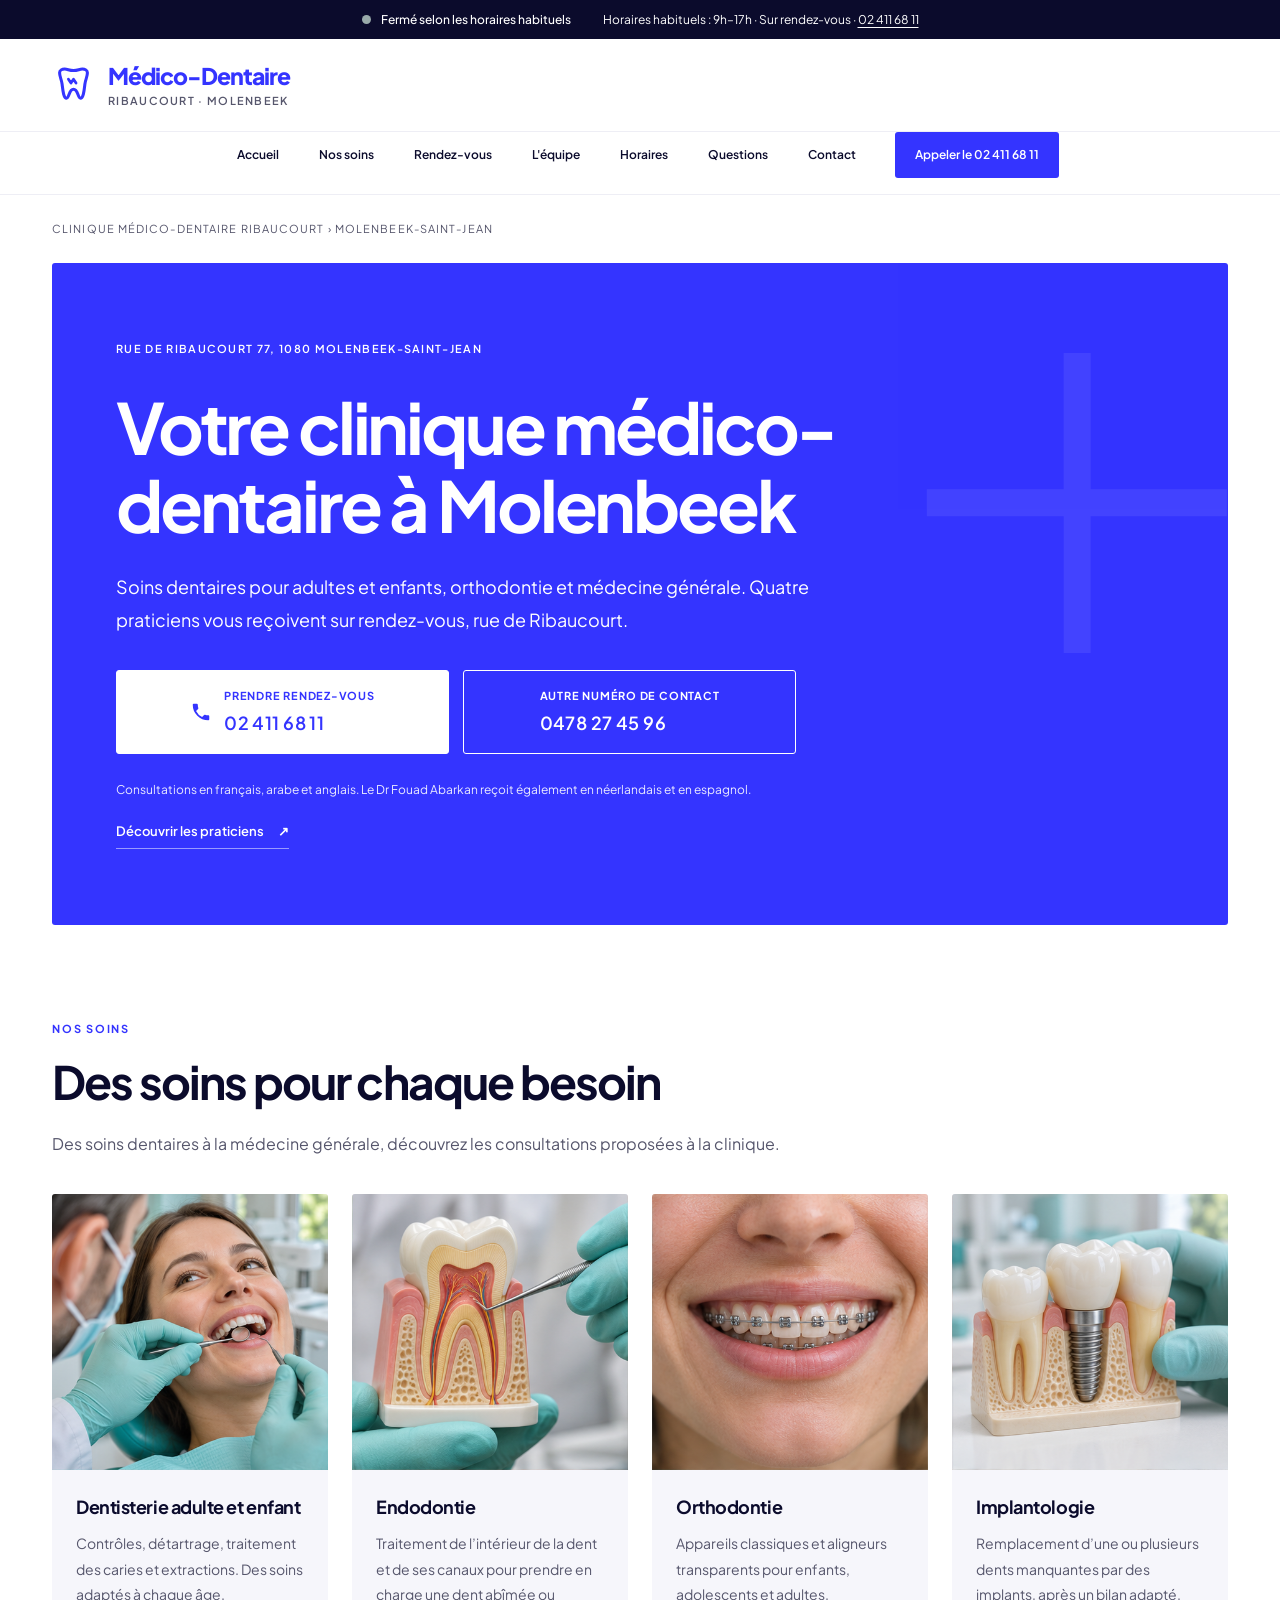
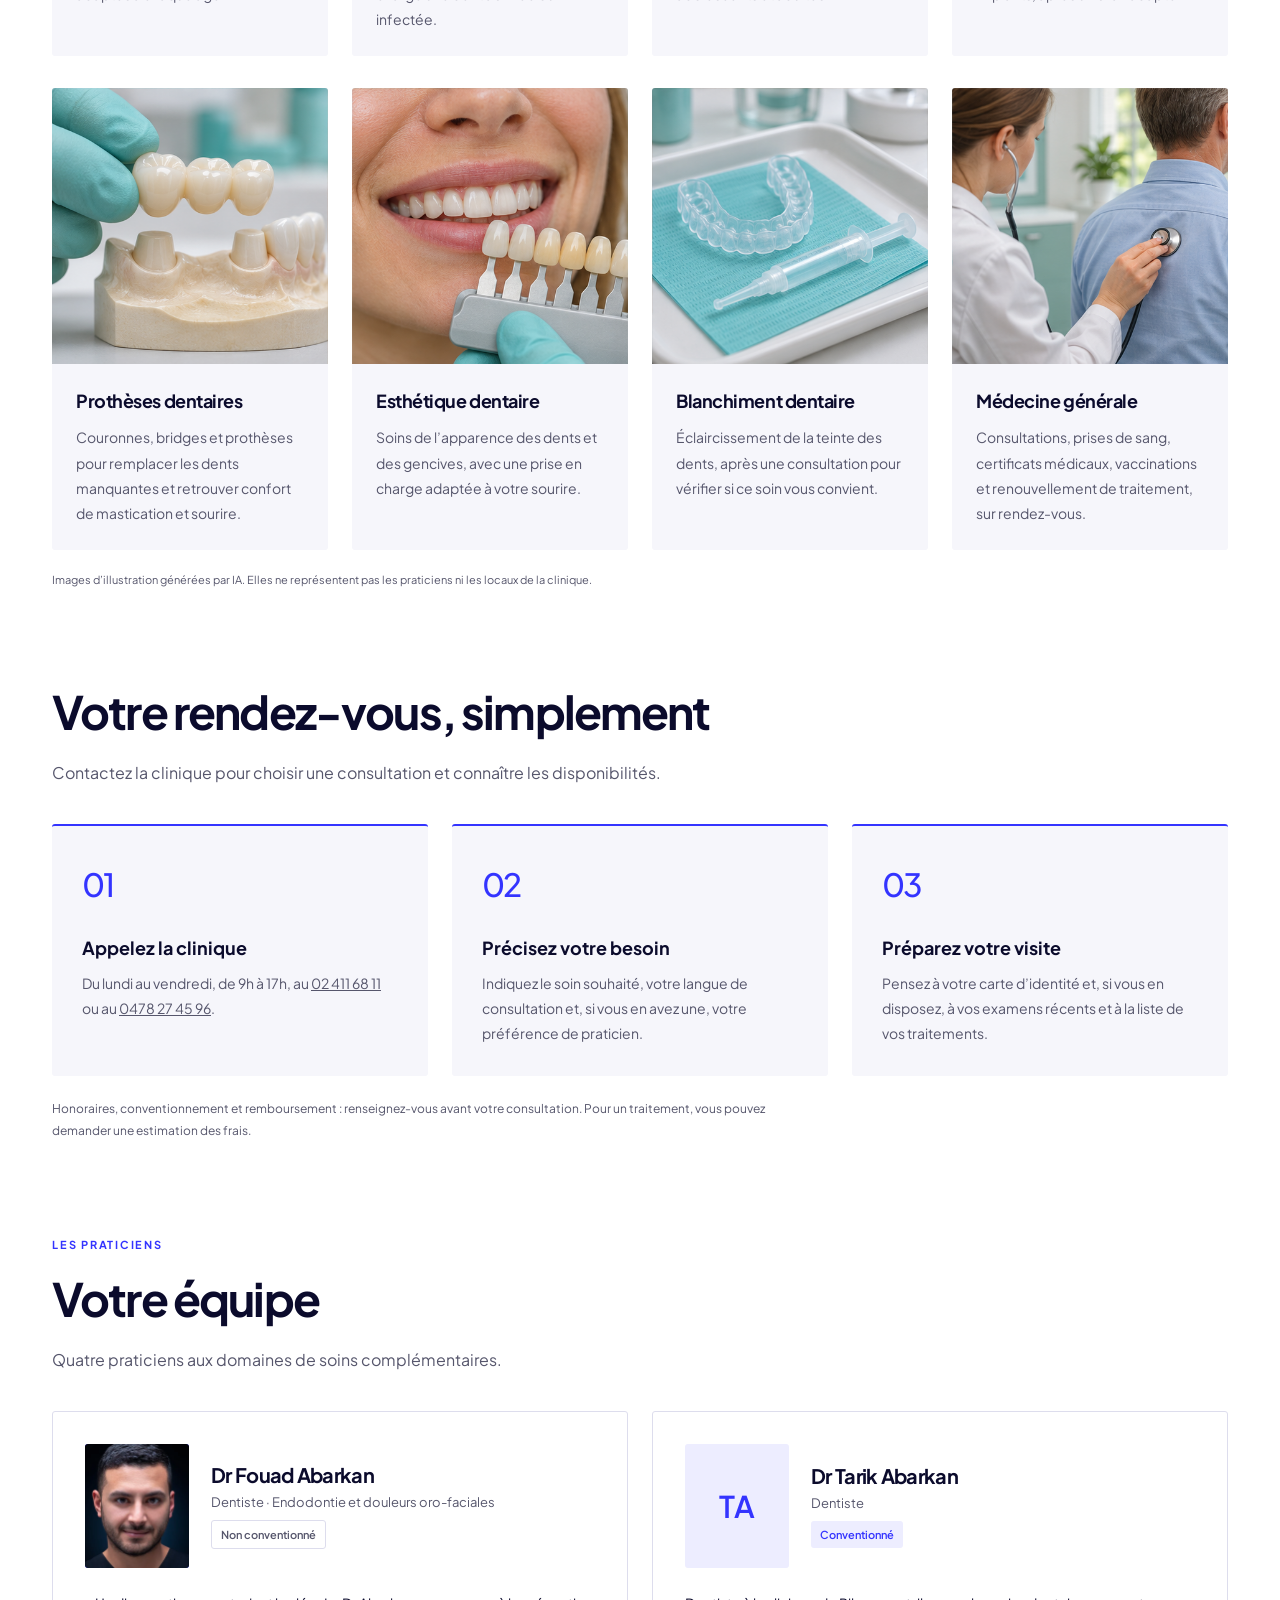
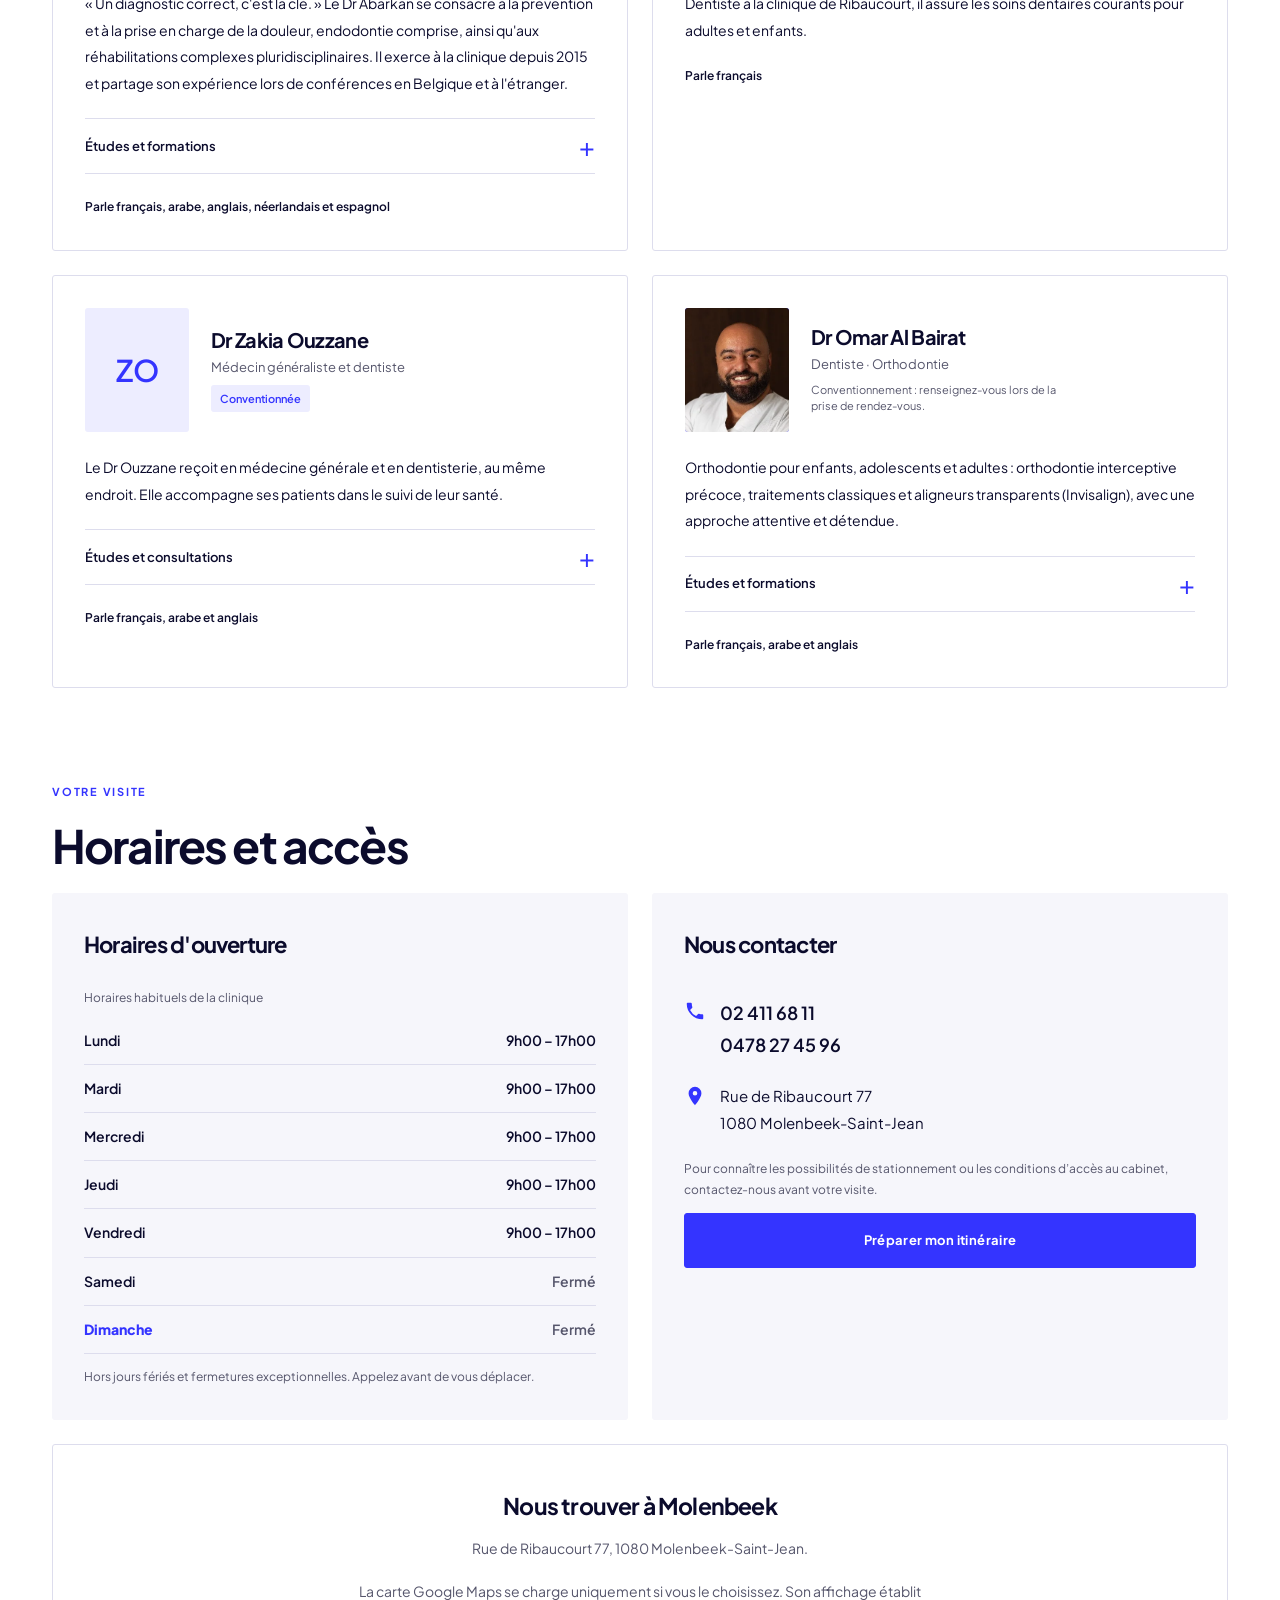
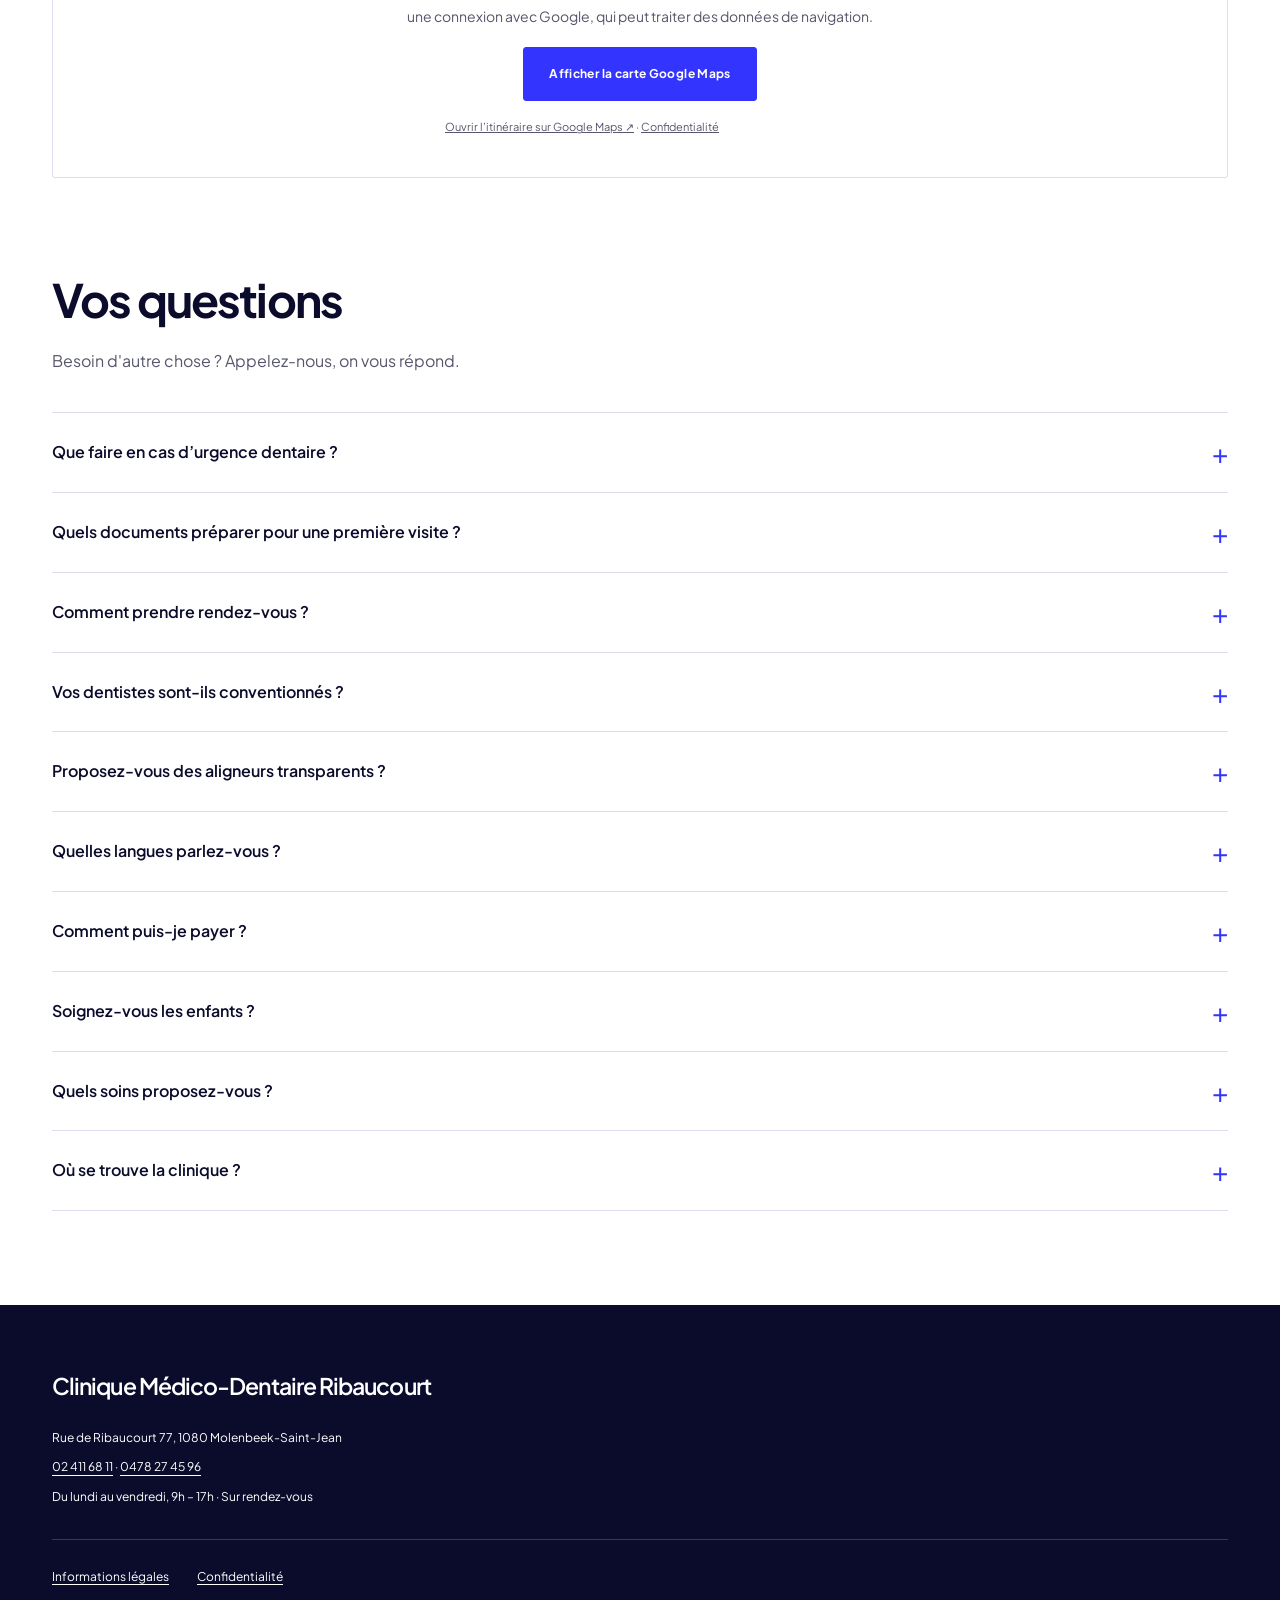
==== commit f3fa5955: "Refonte graphique : bleu vif et police Plus Jakarta Sans locale" ====
--- a/index.html
+++ b/index.html
@@ -6,8 +6,8 @@
 <title>Dentiste et médecine générale à Molenbeek | Clinique Ribaucourt</title>
 <meta name="description" content="Clinique médico-dentaire Ribaucourt à Molenbeek : soins dentaires, orthodontie et médecine générale. Du lundi au vendredi, 9h–17h. Rendez-vous : 02 411 68 11.">
 
-<meta name="theme-color" content="#12186b">
-<meta name="color-scheme" content="light dark">
+<meta name="theme-color" content="#3434ff">
+<meta name="color-scheme" content="light">
 <link rel="canonical" href="https://clinique-ribaucourt.com/">
 <link rel="icon" type="image/svg+xml" href="./favicon.svg">
 <link rel="apple-touch-icon" href="./apple-touch-icon.png">
@@ -26,281 +26,7 @@
 <meta name="twitter:description" content="Soins dentaires et médecine générale. Sur rendez-vous, du lundi au vendredi de 9h à 17h.">
 <meta name="twitter:image" content="https://clinique-ribaucourt.com/apercu-partage.png">
 <script type="application/ld+json">{"@context": "https://schema.org", "@type": "MedicalClinic", "@id": "https://clinique-ribaucourt.com/#clinique", "name": "Clinique Médico-Dentaire Ribaucourt", "url": "https://clinique-ribaucourt.com/", "telephone": "+3224116811", "image": "https://clinique-ribaucourt.com/apercu-partage.png", "address": {"@type": "PostalAddress", "streetAddress": "Rue de Ribaucourt 77", "postalCode": "1080", "addressLocality": "Molenbeek-Saint-Jean", "addressCountry": "BE"}, "openingHoursSpecification": [{"@type": "OpeningHoursSpecification", "dayOfWeek": ["Monday", "Tuesday", "Wednesday", "Thursday", "Friday"], "opens": "09:00", "closes": "17:00"}]}</script>
-<style>
-:root{
-  --navy:#12186b;
-  --teal:#66d4bc;
-  --teal-soft:#c8f9ef;
-  --purple:#6654c4;
-  --coral:#e0524d;
-  --bg:#ffffff;
-  --card:#f4f4f5;
-  --ink:#16161d;
-  --muted:#5b5b66;
-  --line:#dcdce0;
-  --on-teal:#0b1a17;
-}
-@media (prefers-color-scheme:dark){
-  :root{
-    --bg:#10121a;
-    --card:#1b1e2a;
-    --ink:#f2f2f6;
-    --muted:#a9abb8;
-    --line:#2e3242;
-    --teal-soft:#16352f;
-    --navy:#0b0f4a;
-  }
-}
-*{box-sizing:border-box;margin:0}
-html{scroll-behavior:smooth;scroll-padding-top:90px}
-body{
-  font-family:"Avenir Next","Nunito Sans","Segoe UI",system-ui,-apple-system,sans-serif;
-  background:var(--bg);color:var(--ink);line-height:1.6;font-size:17px;
-  padding-bottom:84px;
-}
-a{color:inherit}
-:focus-visible{outline:3px solid var(--purple);outline-offset:3px;border-radius:6px}
-.wrap{max-width:1080px;margin:0 auto;padding:0 20px}
-
-/* barre d'info */
-.topbar{background:var(--navy);color:#fff;text-align:center;padding:10px 16px;font-size:15px}
-.topbar p+p{margin-top:2px}
-.topbar b{font-weight:800}
-.dot{display:inline-block;width:9px;height:9px;border-radius:50%;background:#9aa;margin-right:6px}
-.dot.open{background:var(--teal)}
-
-/* en-tête */
-header{position:sticky;top:0;z-index:30;background:var(--bg);border-bottom:1px solid var(--line)}
-.head{display:flex;align-items:center;justify-content:space-between;height:76px}
-.logo{display:flex;align-items:center;gap:10px;text-decoration:none;font-weight:800;font-size:22px;letter-spacing:-.02em;line-height:1.05}
-.logo svg{flex:none}
-.logo small{display:block;font-weight:600;font-size:12.5px;color:var(--muted);letter-spacing:0}
-.menu-btn{
-  width:52px;height:52px;border-radius:10px;border:2px solid var(--navy);
-  background:var(--purple);cursor:pointer;display:grid;place-items:center;
-}
-.menu-btn span,.menu-btn span::before,.menu-btn span::after{
-  display:block;width:24px;height:3px;background:#fff;border-radius:2px;position:relative;transition:transform .2s,background .2s;
-}
-.menu-btn span::before,.menu-btn span::after{content:"";position:absolute;left:0}
-.menu-btn span::before{top:-8px}.menu-btn span::after{top:8px}
-.menu-btn[aria-expanded="true"] span{background:transparent}
-.menu-btn[aria-expanded="true"] span::before{transform:translateY(8px) rotate(45deg)}
-.menu-btn[aria-expanded="true"] span::after{transform:translateY(-8px) rotate(-45deg)}
-
-/* menu plein écran */
-.overlay{
-  position:fixed;inset:76px 0 0 0;z-index:25;background:var(--bg);
-  display:none;flex-direction:column;align-items:center;justify-content:center;gap:6px;
-}
-.overlay.show{display:flex}
-.overlay a{
-  font-weight:800;font-size:20px;text-decoration:none;padding:14px 28px;width:min(340px,86vw);text-align:center;border-radius:6px;
-}
-.overlay a:hover,.overlay a:focus-visible{background:var(--teal-soft)}
-.overlay a.call{background:var(--teal);color:var(--on-teal);margin-top:14px}
-
-/* boutons */
-.btn{
-  display:inline-flex;align-items:center;justify-content:center;gap:12px;
-  background:var(--teal);color:var(--on-teal);font-weight:800;font-size:19px;
-  padding:18px 26px;border-radius:8px;text-decoration:none;width:100%;
-  transition:transform .15s,background .15s;
-}
-.btn:hover{background:#7fe0cb;transform:translateY(-1px)}
-.btn.alt{background:transparent;border:2px solid var(--ink);color:var(--ink)}
-.btn.alt:hover{background:var(--card)}
-.btn svg{flex:none}
-
-/* hero */
-.crumbs{font-size:15px;padding:22px 0 14px;color:var(--muted)}
-.hero{background:var(--card);border-radius:14px;padding:34px 24px;margin-bottom:12px}
-.hero .where{color:var(--muted);font-weight:700;font-size:15px;margin-bottom:14px}
-h1{font-size:clamp(34px,8.5vw,64px);line-height:1.05;letter-spacing:-.03em;font-weight:900;margin-bottom:22px}
-.hero p.lead{font-size:19px;max-width:56ch;margin-bottom:28px}
-.hero-actions{display:grid;gap:12px;max-width:440px}
-.hero .note{margin-top:16px;font-size:15px;color:var(--muted)}
-
-/* sections */
-section{padding:64px 0 8px}
-h2{font-size:clamp(28px,6vw,42px);line-height:1.1;letter-spacing:-.025em;font-weight:900;margin-bottom:14px}
-.intro{color:var(--muted);max-width:60ch;margin-bottom:30px}
-
-/* soins */
-.soins{display:grid;gap:0;border-top:1px solid var(--line)}
-.soin{display:grid;gap:4px;padding:20px 0;border-bottom:1px solid var(--line)}
-.soin h3{font-size:20px;font-weight:800;letter-spacing:-.01em}
-.soin p{color:var(--muted);max-width:60ch}
-
-/* équipe */
-.team{display:grid;gap:14px}
-.person{background:var(--card);border-radius:14px;padding:22px;display:flex;flex-direction:column;gap:14px}
-.pt{display:flex;gap:18px;align-items:center}
-.person .bio{max-width:60ch}
-.cv{list-style:none;padding:0;display:grid;gap:8px;font-size:16px;color:var(--muted)}
-.cv li{padding-left:18px;position:relative}
-.cv li::before{content:"";position:absolute;left:0;top:.7em;width:7px;height:7px;border-radius:50%;background:var(--teal)}
-.person .lang{font-size:15px;font-weight:700}
-.parcours{border-top:1px solid var(--line)}
-.parcours summary{padding:14px 0;font-size:17px}
-.parcours summary::after{font-size:26px}
-.parcours h4{font-size:15px;font-weight:800;margin:14px 0 6px}
-.parcours .cv{border-top:0;padding-top:0}
-.parcours .cv li strong{color:var(--ink);font-weight:700}
-.avatar{
-  flex:none;width:84px;height:84px;border-radius:18px;display:grid;place-items:center;
-  font-weight:900;font-size:28px;color:#fff;background:var(--navy);overflow:hidden;
-}
-.avatar img{width:100%;height:100%;object-fit:cover}
-.person:nth-child(2) .avatar{background:var(--purple)}
-.person:nth-child(3) .avatar{background:#0f7f6a}
-.person:nth-child(4) .avatar{background:var(--coral)}
-.person h3{font-size:20px;font-weight:800;line-height:1.2}
-.person .role{color:var(--muted);font-size:16px}
-.tag{
-  display:inline-block;margin-top:8px;font-size:14px;font-weight:700;padding:3px 10px;border-radius:99px;
-  background:var(--teal-soft);color:var(--ink);
-}
-.tag.no{background:transparent;border:1px solid var(--line);color:var(--muted)}
-
-/* horaires + contact */
-.split{display:grid;gap:14px}
-.panel{background:var(--card);border-radius:14px;padding:26px 22px}
-.panel h3{font-size:22px;font-weight:900;margin-bottom:14px}
-table{width:100%;border-collapse:collapse}
-td{padding:9px 0;border-bottom:1px solid var(--line)}
-td:last-child{text-align:right;font-weight:700}
-tr.today td{color:var(--purple);font-weight:900}
-@media (prefers-color-scheme:dark){tr.today td{color:var(--teal)}}
-tr.closed td:last-child{color:var(--muted);font-weight:600}
-.contact-line{display:flex;gap:14px;padding:10px 0}
-.contact-line svg{flex:none;margin-top:3px}
-.contact-line a{font-weight:800;font-size:19px;text-decoration:none}
-.contact-line a:hover{text-decoration:underline}
-.map{border:0;width:100%;height:320px;border-radius:14px;margin-top:14px;background:var(--card)}
-
-/* FAQ */
-.faq{border-top:1px solid var(--line)}
-details{border-bottom:1px solid var(--line)}
-summary{
-  list-style:none;cursor:pointer;display:flex;justify-content:space-between;align-items:center;gap:16px;
-  padding:22px 0;font-weight:800;font-size:19px;
-}
-summary::-webkit-details-marker{display:none}
-summary::after{content:"+";font-size:30px;font-weight:400;line-height:1;transition:transform .2s}
-details[open] summary::after{transform:rotate(45deg)}
-details p{padding:0 0 22px;color:var(--muted);max-width:62ch}
-
-footer{margin-top:72px;background:var(--navy);color:#fff;padding:44px 0 36px;font-size:15px}
-footer .wrap{display:grid;gap:8px}
-footer b{font-size:19px}
-footer a{color:var(--teal)}
-
-/* bouton d'appel fixe (mobile) */
-.sticky{
-  position:fixed;left:12px;right:12px;bottom:12px;z-index:20;
-  box-shadow:0 8px 28px rgba(18,24,107,.28);
-}
-.sticky .btn{padding:16px 20px}
-
-@media (min-width:760px){
-  body{font-size:18px;padding-bottom:0}
-  .hero{padding:56px 52px}
-  .team{grid-template-columns:1fr 1fr}
-  .split{grid-template-columns:1fr 1fr}
-  .hero-actions{grid-template-columns:1fr 1fr;max-width:620px}
-  .sticky{display:none}
-  .soins{grid-template-columns:1fr 1fr;column-gap:48px}
-}
-@media (prefers-reduced-motion:reduce){*{transition:none!important;scroll-behavior:auto!important}}
-
-/* Améliorations d'accessibilité et d'affichage. */
-[hidden]{display:none!important}
-body{overflow-wrap:break-word;padding-bottom:calc(100px + env(safe-area-inset-bottom,0px))}
-button{font:inherit}
-a,button,summary{-webkit-tap-highlight-color:transparent}
-a[href^="tel:"]{white-space:nowrap}
-.skip-link{position:fixed;top:8px;left:8px;z-index:100;background:var(--ink);color:var(--bg);padding:12px 18px;border-radius:8px;transform:translateY(-180%)}
-.skip-link:focus{transform:none}
-.head{gap:16px}
-.logo{min-width:0}
-.menu-btn{flex:none;display:none}
-.js .menu-btn{display:grid}
-.topbar a{color:inherit;text-decoration:underline;text-underline-offset:3px}
-.status-row{display:flex;align-items:center;justify-content:center;gap:4px}
-.dot{flex:none}
-.overlay{inset:var(--header-bottom,76px) 0 0;overflow-y:auto;justify-content:flex-start;padding:24px 12px max(24px,env(safe-area-inset-bottom,0px));overscroll-behavior:contain}
-.overlay a{flex:none}
-@media(min-height:740px){.overlay{justify-content:center}}
-.noscript-nav{padding:12px 20px;display:flex;flex-wrap:wrap;justify-content:center;gap:16px}
-.hero-actions{max-width:660px}
-.hero-actions .btn{font-size:17px;padding:16px 12px}
-.hero-action-label{display:block;font-weight:800}
-.hero-action-number{display:block;font-size:16px;font-weight:650}
-.hero .note{max-width:70ch}
-.section-link{display:inline-block;margin-top:16px;color:var(--ink);font-weight:750;text-underline-offset:4px}
-.rdv-grid{display:grid;gap:14px;list-style:none;padding:0;margin:24px 0 16px;counter-reset:rdv}
-.rdv-grid li{background:var(--card);border-radius:14px;padding:24px;counter-increment:rdv}
-.rdv-grid li::before{content:counter(rdv,decimal-leading-zero);display:block;color:var(--purple);font-weight:850;margin-bottom:10px;font-size:17px}
-.rdv-grid h3{font-size:20px;margin-bottom:8px}
-.rdv-grid p{color:var(--muted);font-size:16px}
-.practical-note{font-size:15px;color:var(--muted);margin-top:14px;max-width:80ch}
-.soin{grid-template-columns:132px minmax(0,1fr);gap:20px;align-content:start;padding:24px 0}
-.care-photo{width:132px;aspect-ratio:1;position:relative;overflow:hidden;border-radius:12px;background:var(--card)}
-.care-photo img{position:absolute;width:400%;height:200%;max-width:none;left:calc(-100% * var(--column));top:calc(-100% * var(--row))}
-.soin-copy{min-width:0}
-.soin h3{margin-bottom:6px;line-height:1.3;font-size:19px}
-.soin p{font-size:16px;line-height:1.6}
-.photo-caption{font-size:13px;color:var(--muted);margin-top:16px}
-.convention-note{font-size:13px;line-height:1.5;color:var(--muted);margin-top:8px;max-width:32ch}
-.person .pt>div:last-child{min-width:0}
-.avatar{width:92px;height:108px;border-radius:14px}
-.avatar img{display:block;object-position:center 30%}
-.avatar--omar img{transform:scale(1.5);transform-origin:50% 22%}
-.person .role{line-height:1.45;margin-top:6px}
-.panel .small{color:var(--muted);font-size:15px;margin-top:12px}
-.table-caption{text-align:left;font-size:15px;color:var(--muted);margin-bottom:8px}
-th{text-align:left;font-weight:600}
-th,td{padding:9px 0;border-bottom:1px solid var(--line)}
-tr.today th{color:var(--purple);font-weight:900}
-.map-placeholder{min-height:260px;margin-top:14px;border:1px solid var(--line);border-radius:14px;background:var(--card);display:grid;place-items:center;padding:32px;text-align:center}
-.map-placeholder p{max-width:58ch;margin:0 auto 18px;color:var(--muted);font-size:16px}
-.map-placeholder h3{margin-bottom:10px;font-size:22px}
-.map-placeholder .btn{width:auto;max-width:100%;font-size:17px}
-.map-placeholder .map-links{margin:16px 0 0;font-size:14px}
-.map-placeholder[hidden],.map-wrap[hidden]{display:none}
-.map-wrap{margin-top:14px}
-.map-wrap .map{display:block;margin-top:0;height:340px}
-.map-controls{display:flex;justify-content:space-between;gap:16px;flex-wrap:wrap;align-items:center;margin-top:10px;font-size:14px;color:var(--muted)}
-.text-button{border:0;background:none;color:var(--ink);text-decoration:underline;text-underline-offset:3px;cursor:pointer;padding:10px 0;font:inherit}
-.footer-links{display:flex;gap:12px 24px;flex-wrap:wrap;margin-top:10px}
-.footer-links a{padding:6px 0;text-underline-offset:3px}
-.sticky{bottom:calc(12px + env(safe-area-inset-bottom,0px))}
-.legal-page{padding-top:36px;max-width:820px}
-.legal-page h1{font-size:clamp(32px,6vw,48px);line-height:1.15}
-.legal-page section{padding-top:30px}
-.legal-page h2{font-size:25px;letter-spacing:-.01em}
-.legal-page p{margin:12px 0}
-.legal-page li{margin:8px 0}
-.legal-page .back-link{display:inline-block;margin-bottom:26px;text-underline-offset:4px;font-weight:750}
-@media(max-width:480px){
- .wrap{padding:0 18px}.logo{font-size:19px}.logo svg{width:30px}.logo small{font-size:11px}
- .head{gap:10px}.hero{padding:28px 22px}.hero-actions{grid-template-columns:1fr}
- .soin{grid-template-columns:96px minmax(0,1fr);gap:14px}.care-photo{width:96px}
- .soin h3{font-size:18px}.soin p{font-size:15px}.person{padding:20px}.pt{gap:14px}
- .avatar{width:78px;height:94px}.person h3{font-size:19px}
-}
-@media(max-width:340px){.logo{font-size:17px}.logo small{font-size:10px}.logo svg{width:26px}.soin{grid-template-columns:82px minmax(0,1fr);gap:12px}.care-photo{width:82px}.person .pt{align-items:flex-start}}
-@media(min-width:760px){body{padding-bottom:0}.rdv-grid{grid-template-columns:repeat(3,minmax(0,1fr))}}
-@media(min-width:1100px){
- .js .menu-btn{display:none}.overlay{position:static;display:flex;flex-direction:row;gap:0;overflow:visible;padding:0;border-bottom:1px solid var(--line);background:var(--bg)}
- .overlay a{font-size:15px;width:auto;padding:12px 16px;border-radius:0}.overlay a.call{margin:0;padding:12px 20px}
- html{scroll-padding-top:140px}
-}
-@media(prefers-color-scheme:dark){:focus-visible{outline-color:var(--teal)}.rdv-grid li::before,tr.today th{color:var(--teal)}}
-@media(prefers-reduced-motion:reduce){html{scroll-behavior:auto!important}}
-
-</style>
+<link rel="stylesheet" href="./styles.css">
 </head>
 <body>
 <a class="skip-link" href="#top">Aller au contenu</a>
@@ -358,6 +84,7 @@
 
   <div class="wrap" id="soins">
     <section>
+      <span class="section-label">Nos soins</span>
       <h2>Des soins pour chaque besoin</h2>
       <p class="intro">Des soins dentaires à la médecine générale, découvrez les consultations proposées à la clinique.</p>
       <div class="soins">
@@ -414,6 +141,7 @@
 
   <div class="wrap" id="equipe">
     <section>
+      <span class="section-label">Les praticiens</span>
       <h2>Votre équipe</h2>
       <p class="intro">Quatre praticiens aux domaines de soins complémentaires.</p>
       <div class="team">
@@ -531,6 +259,7 @@
 
   <div class="wrap" id="horaires">
     <section>
+      <span class="section-label">Votre visite</span>
       <h2>Horaires et accès</h2>
       <div class="split" id="contact">
         <div class="panel">
--- a/styles.css
+++ b/styles.css
@@ -0,0 +1,331 @@
+
+:root{
+  --navy:#12186b;
+  --teal:#66d4bc;
+  --teal-soft:#c8f9ef;
+  --purple:#6654c4;
+  --coral:#e0524d;
+  --bg:#ffffff;
+  --card:#f4f4f5;
+  --ink:#16161d;
+  --muted:#5b5b66;
+  --line:#dcdce0;
+  --on-teal:#0b1a17;
+}
+@media (prefers-color-scheme:dark){
+  :root{
+    --bg:#10121a;
+    --card:#1b1e2a;
+    --ink:#f2f2f6;
+    --muted:#a9abb8;
+    --line:#2e3242;
+    --teal-soft:#16352f;
+    --navy:#0b0f4a;
+  }
+}
+*{box-sizing:border-box;margin:0}
+html{scroll-behavior:smooth;scroll-padding-top:90px}
+body{
+  font-family:"Avenir Next","Nunito Sans","Segoe UI",system-ui,-apple-system,sans-serif;
+  background:var(--bg);color:var(--ink);line-height:1.6;font-size:17px;
+  padding-bottom:84px;
+}
+a{color:inherit}
+:focus-visible{outline:3px solid var(--purple);outline-offset:3px;border-radius:6px}
+.wrap{max-width:1080px;margin:0 auto;padding:0 20px}
+
+/* barre d'info */
+.topbar{background:var(--navy);color:#fff;text-align:center;padding:10px 16px;font-size:15px}
+.topbar p+p{margin-top:2px}
+.topbar b{font-weight:800}
+.dot{display:inline-block;width:9px;height:9px;border-radius:50%;background:#9aa;margin-right:6px}
+.dot.open{background:var(--teal)}
+
+/* en-tête */
+header{position:sticky;top:0;z-index:30;background:var(--bg);border-bottom:1px solid var(--line)}
+.head{display:flex;align-items:center;justify-content:space-between;height:76px}
+.logo{display:flex;align-items:center;gap:10px;text-decoration:none;font-weight:800;font-size:22px;letter-spacing:-.02em;line-height:1.05}
+.logo svg{flex:none}
+.logo small{display:block;font-weight:600;font-size:12.5px;color:var(--muted);letter-spacing:0}
+.menu-btn{
+  width:52px;height:52px;border-radius:10px;border:2px solid var(--navy);
+  background:var(--purple);cursor:pointer;display:grid;place-items:center;
+}
+.menu-btn span,.menu-btn span::before,.menu-btn span::after{
+  display:block;width:24px;height:3px;background:#fff;border-radius:2px;position:relative;transition:transform .2s,background .2s;
+}
+.menu-btn span::before,.menu-btn span::after{content:"";position:absolute;left:0}
+.menu-btn span::before{top:-8px}.menu-btn span::after{top:8px}
+.menu-btn[aria-expanded="true"] span{background:transparent}
+.menu-btn[aria-expanded="true"] span::before{transform:translateY(8px) rotate(45deg)}
+.menu-btn[aria-expanded="true"] span::after{transform:translateY(-8px) rotate(-45deg)}
+
+/* menu plein écran */
+.overlay{
+  position:fixed;inset:76px 0 0 0;z-index:25;background:var(--bg);
+  display:none;flex-direction:column;align-items:center;justify-content:center;gap:6px;
+}
+.overlay.show{display:flex}
+.overlay a{
+  font-weight:800;font-size:20px;text-decoration:none;padding:14px 28px;width:min(340px,86vw);text-align:center;border-radius:6px;
+}
+.overlay a:hover,.overlay a:focus-visible{background:var(--teal-soft)}
+.overlay a.call{background:var(--teal);color:var(--on-teal);margin-top:14px}
+
+/* boutons */
+.btn{
+  display:inline-flex;align-items:center;justify-content:center;gap:12px;
+  background:var(--teal);color:var(--on-teal);font-weight:800;font-size:19px;
+  padding:18px 26px;border-radius:8px;text-decoration:none;width:100%;
+  transition:transform .15s,background .15s;
+}
+.btn:hover{background:#7fe0cb;transform:translateY(-1px)}
+.btn.alt{background:transparent;border:2px solid var(--ink);color:var(--ink)}
+.btn.alt:hover{background:var(--card)}
+.btn svg{flex:none}
+
+/* hero */
+.crumbs{font-size:15px;padding:22px 0 14px;color:var(--muted)}
+.hero{background:var(--card);border-radius:14px;padding:34px 24px;margin-bottom:12px}
+.hero .where{color:var(--muted);font-weight:700;font-size:15px;margin-bottom:14px}
+h1{font-size:clamp(34px,8.5vw,64px);line-height:1.05;letter-spacing:-.03em;font-weight:900;margin-bottom:22px}
+.hero p.lead{font-size:19px;max-width:56ch;margin-bottom:28px}
+.hero-actions{display:grid;gap:12px;max-width:440px}
+.hero .note{margin-top:16px;font-size:15px;color:var(--muted)}
+
+/* sections */
+section{padding:64px 0 8px}
+h2{font-size:clamp(28px,6vw,42px);line-height:1.1;letter-spacing:-.025em;font-weight:900;margin-bottom:14px}
+.intro{color:var(--muted);max-width:60ch;margin-bottom:30px}
+
+/* soins */
+.soins{display:grid;gap:0;border-top:1px solid var(--line)}
+.soin{display:grid;gap:4px;padding:20px 0;border-bottom:1px solid var(--line)}
+.soin h3{font-size:20px;font-weight:800;letter-spacing:-.01em}
+.soin p{color:var(--muted);max-width:60ch}
+
+/* équipe */
+.team{display:grid;gap:14px}
+.person{background:var(--card);border-radius:14px;padding:22px;display:flex;flex-direction:column;gap:14px}
+.pt{display:flex;gap:18px;align-items:center}
+.person .bio{max-width:60ch}
+.cv{list-style:none;padding:0;display:grid;gap:8px;font-size:16px;color:var(--muted)}
+.cv li{padding-left:18px;position:relative}
+.cv li::before{content:"";position:absolute;left:0;top:.7em;width:7px;height:7px;border-radius:50%;background:var(--teal)}
+.person .lang{font-size:15px;font-weight:700}
+.parcours{border-top:1px solid var(--line)}
+.parcours summary{padding:14px 0;font-size:17px}
+.parcours summary::after{font-size:26px}
+.parcours h4{font-size:15px;font-weight:800;margin:14px 0 6px}
+.parcours .cv{border-top:0;padding-top:0}
+.parcours .cv li strong{color:var(--ink);font-weight:700}
+.avatar{
+  flex:none;width:84px;height:84px;border-radius:18px;display:grid;place-items:center;
+  font-weight:900;font-size:28px;color:#fff;background:var(--navy);overflow:hidden;
+}
+.avatar img{width:100%;height:100%;object-fit:cover}
+.person:nth-child(2) .avatar{background:var(--purple)}
+.person:nth-child(3) .avatar{background:#0f7f6a}
+.person:nth-child(4) .avatar{background:var(--coral)}
+.person h3{font-size:20px;font-weight:800;line-height:1.2}
+.person .role{color:var(--muted);font-size:16px}
+.tag{
+  display:inline-block;margin-top:8px;font-size:14px;font-weight:700;padding:3px 10px;border-radius:99px;
+  background:var(--teal-soft);color:var(--ink);
+}
+.tag.no{background:transparent;border:1px solid var(--line);color:var(--muted)}
+
+/* horaires + contact */
+.split{display:grid;gap:14px}
+.panel{background:var(--card);border-radius:14px;padding:26px 22px}
+.panel h3{font-size:22px;font-weight:900;margin-bottom:14px}
+table{width:100%;border-collapse:collapse}
+td{padding:9px 0;border-bottom:1px solid var(--line)}
+td:last-child{text-align:right;font-weight:700}
+tr.today td{color:var(--purple);font-weight:900}
+@media (prefers-color-scheme:dark){tr.today td{color:var(--teal)}}
+tr.closed td:last-child{color:var(--muted);font-weight:600}
+.contact-line{display:flex;gap:14px;padding:10px 0}
+.contact-line svg{flex:none;margin-top:3px}
+.contact-line a{font-weight:800;font-size:19px;text-decoration:none}
+.contact-line a:hover{text-decoration:underline}
+.map{border:0;width:100%;height:320px;border-radius:14px;margin-top:14px;background:var(--card)}
+
+/* FAQ */
+.faq{border-top:1px solid var(--line)}
+details{border-bottom:1px solid var(--line)}
+summary{
+  list-style:none;cursor:pointer;display:flex;justify-content:space-between;align-items:center;gap:16px;
+  padding:22px 0;font-weight:800;font-size:19px;
+}
+summary::-webkit-details-marker{display:none}
+summary::after{content:"+";font-size:30px;font-weight:400;line-height:1;transition:transform .2s}
+details[open] summary::after{transform:rotate(45deg)}
+details p{padding:0 0 22px;color:var(--muted);max-width:62ch}
+
+footer{margin-top:72px;background:var(--navy);color:#fff;padding:44px 0 36px;font-size:15px}
+footer .wrap{display:grid;gap:8px}
+footer b{font-size:19px}
+footer a{color:var(--teal)}
+
+/* bouton d'appel fixe (mobile) */
+.sticky{
+  position:fixed;left:12px;right:12px;bottom:12px;z-index:20;
+  box-shadow:0 8px 28px rgba(18,24,107,.28);
+}
+.sticky .btn{padding:16px 20px}
+
+@media (min-width:760px){
+  body{font-size:18px;padding-bottom:0}
+  .hero{padding:56px 52px}
+  .team{grid-template-columns:1fr 1fr}
+  .split{grid-template-columns:1fr 1fr}
+  .hero-actions{grid-template-columns:1fr 1fr;max-width:620px}
+  .sticky{display:none}
+  .soins{grid-template-columns:1fr 1fr;column-gap:48px}
+}
+@media (prefers-reduced-motion:reduce){*{transition:none!important;scroll-behavior:auto!important}}
+
+/* Améliorations d'accessibilité et d'affichage. */
+[hidden]{display:none!important}
+body{overflow-wrap:break-word;padding-bottom:calc(100px + env(safe-area-inset-bottom,0px))}
+button{font:inherit}
+a,button,summary{-webkit-tap-highlight-color:transparent}
+a[href^="tel:"]{white-space:nowrap}
+.skip-link{position:fixed;top:8px;left:8px;z-index:100;background:var(--ink);color:var(--bg);padding:12px 18px;border-radius:8px;transform:translateY(-180%)}
+.skip-link:focus{transform:none}
+.head{gap:16px}
+.logo{min-width:0}
+.menu-btn{flex:none;display:none}
+.js .menu-btn{display:grid}
+.topbar a{color:inherit;text-decoration:underline;text-underline-offset:3px}
+.status-row{display:flex;align-items:center;justify-content:center;gap:4px}
+.dot{flex:none}
+.overlay{inset:var(--header-bottom,76px) 0 0;overflow-y:auto;justify-content:flex-start;padding:24px 12px max(24px,env(safe-area-inset-bottom,0px));overscroll-behavior:contain}
+.overlay a{flex:none}
+@media(min-height:740px){.overlay{justify-content:center}}
+.noscript-nav{padding:12px 20px;display:flex;flex-wrap:wrap;justify-content:center;gap:16px}
+.hero-actions{max-width:660px}
+.hero-actions .btn{font-size:17px;padding:16px 12px}
+.hero-action-label{display:block;font-weight:800}
+.hero-action-number{display:block;font-size:16px;font-weight:650}
+.hero .note{max-width:70ch}
+.section-link{display:inline-block;margin-top:16px;color:var(--ink);font-weight:750;text-underline-offset:4px}
+.rdv-grid{display:grid;gap:14px;list-style:none;padding:0;margin:24px 0 16px;counter-reset:rdv}
+.rdv-grid li{background:var(--card);border-radius:14px;padding:24px;counter-increment:rdv}
+.rdv-grid li::before{content:counter(rdv,decimal-leading-zero);display:block;color:var(--purple);font-weight:850;margin-bottom:10px;font-size:17px}
+.rdv-grid h3{font-size:20px;margin-bottom:8px}
+.rdv-grid p{color:var(--muted);font-size:16px}
+.practical-note{font-size:15px;color:var(--muted);margin-top:14px;max-width:80ch}
+.soin{grid-template-columns:132px minmax(0,1fr);gap:20px;align-content:start;padding:24px 0}
+.care-photo{width:132px;aspect-ratio:1;position:relative;overflow:hidden;border-radius:12px;background:var(--card)}
+.care-photo img{position:absolute;width:400%;height:200%;max-width:none;left:calc(-100% * var(--column));top:calc(-100% * var(--row))}
+.soin-copy{min-width:0}
+.soin h3{margin-bottom:6px;line-height:1.3;font-size:19px}
+.soin p{font-size:16px;line-height:1.6}
+.photo-caption{font-size:13px;color:var(--muted);margin-top:16px}
+.convention-note{font-size:13px;line-height:1.5;color:var(--muted);margin-top:8px;max-width:32ch}
+.person .pt>div:last-child{min-width:0}
+.avatar{width:92px;height:108px;border-radius:14px}
+.avatar img{display:block;object-position:center 30%}
+.avatar--omar img{transform:scale(1.5);transform-origin:50% 22%}
+.person .role{line-height:1.45;margin-top:6px}
+.panel .small{color:var(--muted);font-size:15px;margin-top:12px}
+.table-caption{text-align:left;font-size:15px;color:var(--muted);margin-bottom:8px}
+th{text-align:left;font-weight:600}
+th,td{padding:9px 0;border-bottom:1px solid var(--line)}
+tr.today th{color:var(--purple);font-weight:900}
+.map-placeholder{min-height:260px;margin-top:14px;border:1px solid var(--line);border-radius:14px;background:var(--card);display:grid;place-items:center;padding:32px;text-align:center}
+.map-placeholder p{max-width:58ch;margin:0 auto 18px;color:var(--muted);font-size:16px}
+.map-placeholder h3{margin-bottom:10px;font-size:22px}
+.map-placeholder .btn{width:auto;max-width:100%;font-size:17px}
+.map-placeholder .map-links{margin:16px 0 0;font-size:14px}
+.map-placeholder[hidden],.map-wrap[hidden]{display:none}
+.map-wrap{margin-top:14px}
+.map-wrap .map{display:block;margin-top:0;height:340px}
+.map-controls{display:flex;justify-content:space-between;gap:16px;flex-wrap:wrap;align-items:center;margin-top:10px;font-size:14px;color:var(--muted)}
+.text-button{border:0;background:none;color:var(--ink);text-decoration:underline;text-underline-offset:3px;cursor:pointer;padding:10px 0;font:inherit}
+.footer-links{display:flex;gap:12px 24px;flex-wrap:wrap;margin-top:10px}
+.footer-links a{padding:6px 0;text-underline-offset:3px}
+.sticky{bottom:calc(12px + env(safe-area-inset-bottom,0px))}
+.legal-page{padding-top:36px;max-width:820px}
+.legal-page h1{font-size:clamp(32px,6vw,48px);line-height:1.15}
+.legal-page section{padding-top:30px}
+.legal-page h2{font-size:25px;letter-spacing:-.01em}
+.legal-page p{margin:12px 0}
+.legal-page li{margin:8px 0}
+.legal-page .back-link{display:inline-block;margin-bottom:26px;text-underline-offset:4px;font-weight:750}
+@media(max-width:480px){
+ .wrap{padding:0 18px}.logo{font-size:19px}.logo svg{width:30px}.logo small{font-size:11px}
+ .head{gap:10px}.hero{padding:28px 22px}.hero-actions{grid-template-columns:1fr}
+ .soin{grid-template-columns:96px minmax(0,1fr);gap:14px}.care-photo{width:96px}
+ .soin h3{font-size:18px}.soin p{font-size:15px}.person{padding:20px}.pt{gap:14px}
+ .avatar{width:78px;height:94px}.person h3{font-size:19px}
+}
+@media(max-width:340px){.logo{font-size:17px}.logo small{font-size:10px}.logo svg{width:26px}.soin{grid-template-columns:82px minmax(0,1fr);gap:12px}.care-photo{width:82px}.person .pt{align-items:flex-start}}
+@media(min-width:760px){body{padding-bottom:0}.rdv-grid{grid-template-columns:repeat(3,minmax(0,1fr))}}
+@media(min-width:1100px){
+ .js .menu-btn{display:none}.overlay{position:static;display:flex;flex-direction:row;gap:0;overflow:visible;padding:0;border-bottom:1px solid var(--line);background:var(--bg)}
+ .overlay a{font-size:15px;width:auto;padding:12px 16px;border-radius:0}.overlay a.call{margin:0;padding:12px 20px}
+ html{scroll-padding-top:140px}
+}
+@media(prefers-color-scheme:dark){:focus-visible{outline-color:var(--teal)}.rdv-grid li::before,tr.today th{color:var(--teal)}}
+@media(prefers-reduced-motion:reduce){html{scroll-behavior:auto!important}}
+
+
+/* Refonte inspirée de dentaleducation.be. Police locale. */
+@font-face{font-family:"Plus Jakarta Sans";src:url("./fonts/plus-jakarta-sans-latin.woff2") format("woff2");font-weight:200 800;font-style:normal;font-display:swap}
+:root{color-scheme:light;--navy:#0b0b2c;--teal:#3434ff;--teal-soft:#ededff;--purple:#3434ff;--coral:#3434ff;--bg:#fff;--card:#f6f6fb;--ink:#0b0b2c;--muted:#56566c;--line:#dddded;--on-teal:#fff}
+body{font-family:"Plus Jakarta Sans",Arial,sans-serif;font-size:16px;line-height:1.8;background:#fff;color:var(--ink)}
+h1,h2,h3,h4,.logo{font-family:"Plus Jakarta Sans",Arial,sans-serif;font-weight:700}
+.wrap{max-width:1240px;padding-inline:32px}
+:focus-visible{outline:3px solid #3434ff;outline-offset:5px;border-radius:3px}
+.topbar{background:#0b0b2c;font-size:12px;padding:10px 24px;display:flex;justify-content:center;gap:32px;flex-wrap:wrap;line-height:1.6}
+.topbar p+p{margin-top:0}.topbar b{font-weight:500}.dot.open{background:#a9edbc}
+header{border-bottom:0;background:#fff}.head{height:96px}
+.logo{color:#3434ff;font-size:23px;font-weight:800;letter-spacing:-1px;gap:13px}.logo svg{width:43px;height:43px}.logo svg path:last-child{stroke:#3434ff}
+.logo small{color:#56566c;font-size:11px;letter-spacing:1.3px;text-transform:uppercase;font-weight:600;margin-top:7px}
+.menu-btn{background:#3434ff;border:0;border-radius:3px;width:46px;height:46px}
+.overlay a{font-weight:600;font-size:18px;border-radius:3px}.overlay a.call{background:#3434ff;color:#fff;border-radius:3px}
+.btn{font-size:14px;font-weight:700;letter-spacing:.03em;border-radius:3px;background:#3434ff;color:#fff;padding:17px 25px;border:1px solid #3434ff;line-height:1.5}
+.btn:hover{background:#2c23d2;border-color:#2c23d2;transform:translateY(-2px)}.btn.alt{border:1px solid #3434ff;color:#3434ff;background:transparent}.btn.alt:hover{background:#ededff}
+.crumbs{font-size:11px;letter-spacing:.1em;text-transform:uppercase;padding:24px 0;color:#56566c}
+.hero{position:relative;isolation:isolate;overflow:hidden;background:#3434ff;color:#fff;border-radius:3px;padding:76px 64px;margin-bottom:0}
+.hero::after{content:"+";position:absolute;right:-28px;top:-155px;font-size:600px;font-weight:200;line-height:1;color:#fff;opacity:.07;z-index:-1;pointer-events:none}
+.hero .where{font-size:11px;font-weight:600;text-transform:uppercase;letter-spacing:.12em;color:#fff;margin-bottom:30px}
+h1{font-size:clamp(38px,5.5vw,72px);line-height:1.1;letter-spacing:-.045em;font-weight:700;max-width:850px;margin-bottom:28px}
+.hero p.lead{font-size:18px;line-height:1.8;max-width:58ch;margin-bottom:34px;color:#fff}
+.hero-actions{max-width:680px;gap:14px}.hero-actions .btn{background:#fff;border:1px solid #fff;color:#3434ff;border-radius:3px;font-size:14px;padding:17px 20px}
+.hero-actions .btn:hover{background:#ededff}.hero-actions .btn.alt{background:transparent;color:#fff}.hero-actions .btn.alt:hover{background:#2c23d2}
+.hero-action-label{font-size:11px;text-transform:uppercase;letter-spacing:.07em;font-weight:700}.hero-action-number{font-size:18px;font-weight:600;margin-top:4px}
+.hero .note{color:#fff;opacity:.9;font-size:12px;line-height:1.8;margin-top:25px;max-width:77ch}
+.section-link{color:#fff;font-size:13px;font-weight:600;margin-top:20px;text-decoration:none;border-bottom:1px solid #ffffff80;padding-bottom:4px}.section-link::after{content:" ↗";margin-left:12px}
+section{padding-top:94px;padding-bottom:0}h2{font-size:clamp(30px,3.6vw,46px);line-height:1.2;letter-spacing:-.04em;font-weight:700;margin-bottom:20px;max-width:850px}
+.section-label{display:block;color:#3434ff;font-size:11px;font-weight:700;text-transform:uppercase;letter-spacing:.16em;margin-bottom:16px}
+.intro{font-size:16px;max-width:65ch;line-height:1.8;margin-bottom:36px}
+.soins{grid-template-columns:repeat(2,minmax(0,1fr));border:0;gap:32px 24px}.soin{display:flex;flex-direction:column;gap:0;padding:0;border:0;min-width:0;background:#f6f6fb;border-radius:3px;overflow:hidden}
+.care-photo{width:100%;aspect-ratio:1;border-radius:0;flex:none}.soin-copy{padding:24px}.soin h3{font-size:18px;font-weight:700;letter-spacing:-.025em;line-height:1.4;margin-bottom:12px}.soin p{font-size:14px;line-height:1.8}.photo-caption{margin-top:20px;font-size:11px}
+.rdv-grid{gap:24px;margin-top:30px}.rdv-grid li{border-radius:3px;background:#f6f6fb;border-top:2px solid #3434ff;padding:30px}.rdv-grid li::before{font-size:32px;letter-spacing:-.05em;font-weight:500;color:#3434ff;margin-bottom:20px}
+.rdv-grid h3{font-size:18px;font-weight:700;line-height:1.5;margin-bottom:10px}.rdv-grid p{font-size:14px;line-height:1.8}.practical-note{font-size:12px;line-height:1.8;margin-top:22px}
+.team{gap:24px}.person{background:#fff;border:1px solid #dddded;border-radius:3px;padding:32px;gap:22px}.pt{gap:22px}
+.avatar{width:104px;height:124px;border-radius:3px;background:#3434ff;font-size:30px;font-weight:600}.person:nth-child(2) .avatar,.person:nth-child(3) .avatar{background:#ededff;color:#3434ff}.person:nth-child(4) .avatar{background:#3434ff}
+.person h3{font-size:20px;letter-spacing:-.035em;font-weight:700}.person .role{font-size:13px}.person .bio{font-size:14px;line-height:1.9}
+.tag{font-size:11px;border-radius:3px;background:#ededff;color:#3434ff;font-weight:600;padding:4px 9px}.tag.no{color:#56566c}.person .lang{font-size:12px;font-weight:600}
+.cv{font-size:13px;line-height:1.8}.cv li::before{background:#3434ff;width:5px;height:5px}.parcours summary{font-size:13px;font-weight:600}.parcours h4{font-size:13px}.convention-note{font-size:11px}
+.split{gap:24px}.panel{background:#f6f6fb;border-radius:3px;padding:32px}.panel h3{font-size:22px;font-weight:700;letter-spacing:-.035em;margin-bottom:22px}
+.table-caption{font-size:12px}.panel table{font-size:14px}th,td{padding-block:11px}td:last-child{font-weight:600}tr.today td,tr.today th{color:#3434ff;font-weight:800}
+.contact-line a{font-size:18px;font-weight:600}.contact-line{font-size:15px}.contact-line svg{color:#3434ff}.panel .small{font-size:12px}.panel .btn{font-size:13px}
+.map-placeholder{border-radius:3px;background:#fff;min-height:290px;margin-top:24px;padding:40px;border:1px solid #dddded}.map-placeholder h3{font-size:23px;font-weight:700;letter-spacing:-.035em}
+.map-placeholder p{font-size:14px}.map-placeholder .btn{font-size:12px}.map-placeholder .map-links{font-size:11px}.map{border-radius:3px}
+summary{font-size:16px;font-weight:600;padding-block:25px}summary::after{color:#3434ff;font-size:27px}details p{font-size:14px;line-height:1.9}
+footer{background:#0b0b2c;margin-top:94px;padding:60px 0 48px;font-size:12px}footer b{font-size:23px;font-weight:600;letter-spacing:-.04em;margin-bottom:12px}footer a{color:#fff;text-underline-offset:4px}
+.footer-links{border-top:1px solid #ffffff30;padding-top:20px;margin-top:24px;gap:12px 28px}.sticky{box-shadow:0 6px 28px #0b0b2c26}.sticky .btn{font-size:14px}
+.legal-body{padding-bottom:0}.legal-page{max-width:900px;padding-top:60px;padding-bottom:30px}.legal-page .back-link{font-size:13px;color:#3434ff;font-weight:600}
+.legal-page h1{color:#3434ff;font-size:clamp(34px,5vw,56px);font-weight:700}.legal-page h2{font-size:24px;font-weight:700}.legal-page p{font-size:15px;line-height:1.9}.legal-page section{padding-top:35px}
+@media(min-width:1100px){.head{height:92px}.overlay{justify-content:center;gap:8px;border-block:1px solid #eeeef5;padding:0 24px 16px;background:#fff}.overlay a{padding:12px 16px;font-size:12px;font-weight:600;border-radius:3px}.overlay a.call{padding:12px 20px;margin-left:15px}.soins{grid-template-columns:repeat(4,minmax(0,1fr))}html{scroll-padding-top:115px}}
+@media(max-width:759px){.wrap{padding-inline:22px}.head{height:82px}.logo{font-size:21px}.logo svg{width:36px;height:36px}.logo small{font-size:10px;letter-spacing:.8px}.topbar{display:block;font-size:10px;padding:9px 15px}.topbar p+p{margin-top:3px}.crumbs{font-size:9px;letter-spacing:.06em;padding-block:19px}
+.hero{padding:42px 26px}.hero .where{font-size:10px;letter-spacing:.08em;margin-bottom:25px}.hero::after{right:-40px;top:-40px;font-size:420px}h1{font-size:clamp(34px,7.5vw,54px);line-height:1.13}.hero p.lead{font-size:15px;margin-bottom:26px}.hero .note{font-size:11px}
+.hero-actions{grid-template-columns:1fr}.hero-actions .btn{padding:15px 12px}.hero-action-number{font-size:17px}section{padding-top:64px}h2{font-size:32px;line-height:1.2}.intro{font-size:14px;margin-bottom:28px}.section-label{font-size:10px}
+.soins{gap:18px 14px}.soin-copy{padding:19px 16px}.soin h3{font-size:16px}.soin p{font-size:12px;line-height:1.8}.care-photo{width:100%}.team,.split{grid-template-columns:1fr}.person,.panel{padding:24px}.person h3{font-size:19px}.avatar{width:84px;height:104px}.pt{gap:17px}
+.rdv-grid{gap:16px}.rdv-grid li{padding:24px}.rdv-grid li::before{margin-bottom:10px}.map-placeholder{padding:30px 22px}.map-placeholder h3{font-size:21px}footer{margin-top:64px;padding-top:42px}footer b{font-size:21px}.legal-page{padding-top:35px;padding-bottom:30px}.legal-page h1{font-size:36px}}
+@media(max-width:380px){.wrap{padding-inline:16px}.logo{font-size:18px}.logo small{font-size:9px}.logo svg{width:30px}.hero{padding:34px 21px}h1{font-size:32px}.soins{grid-template-columns:1fr}.soin-copy{padding:24px}.soin h3{font-size:19px}.soin p{font-size:14px}.person .pt{align-items:flex-start}.avatar{width:68px;height:88px}.person h3{font-size:17px}}
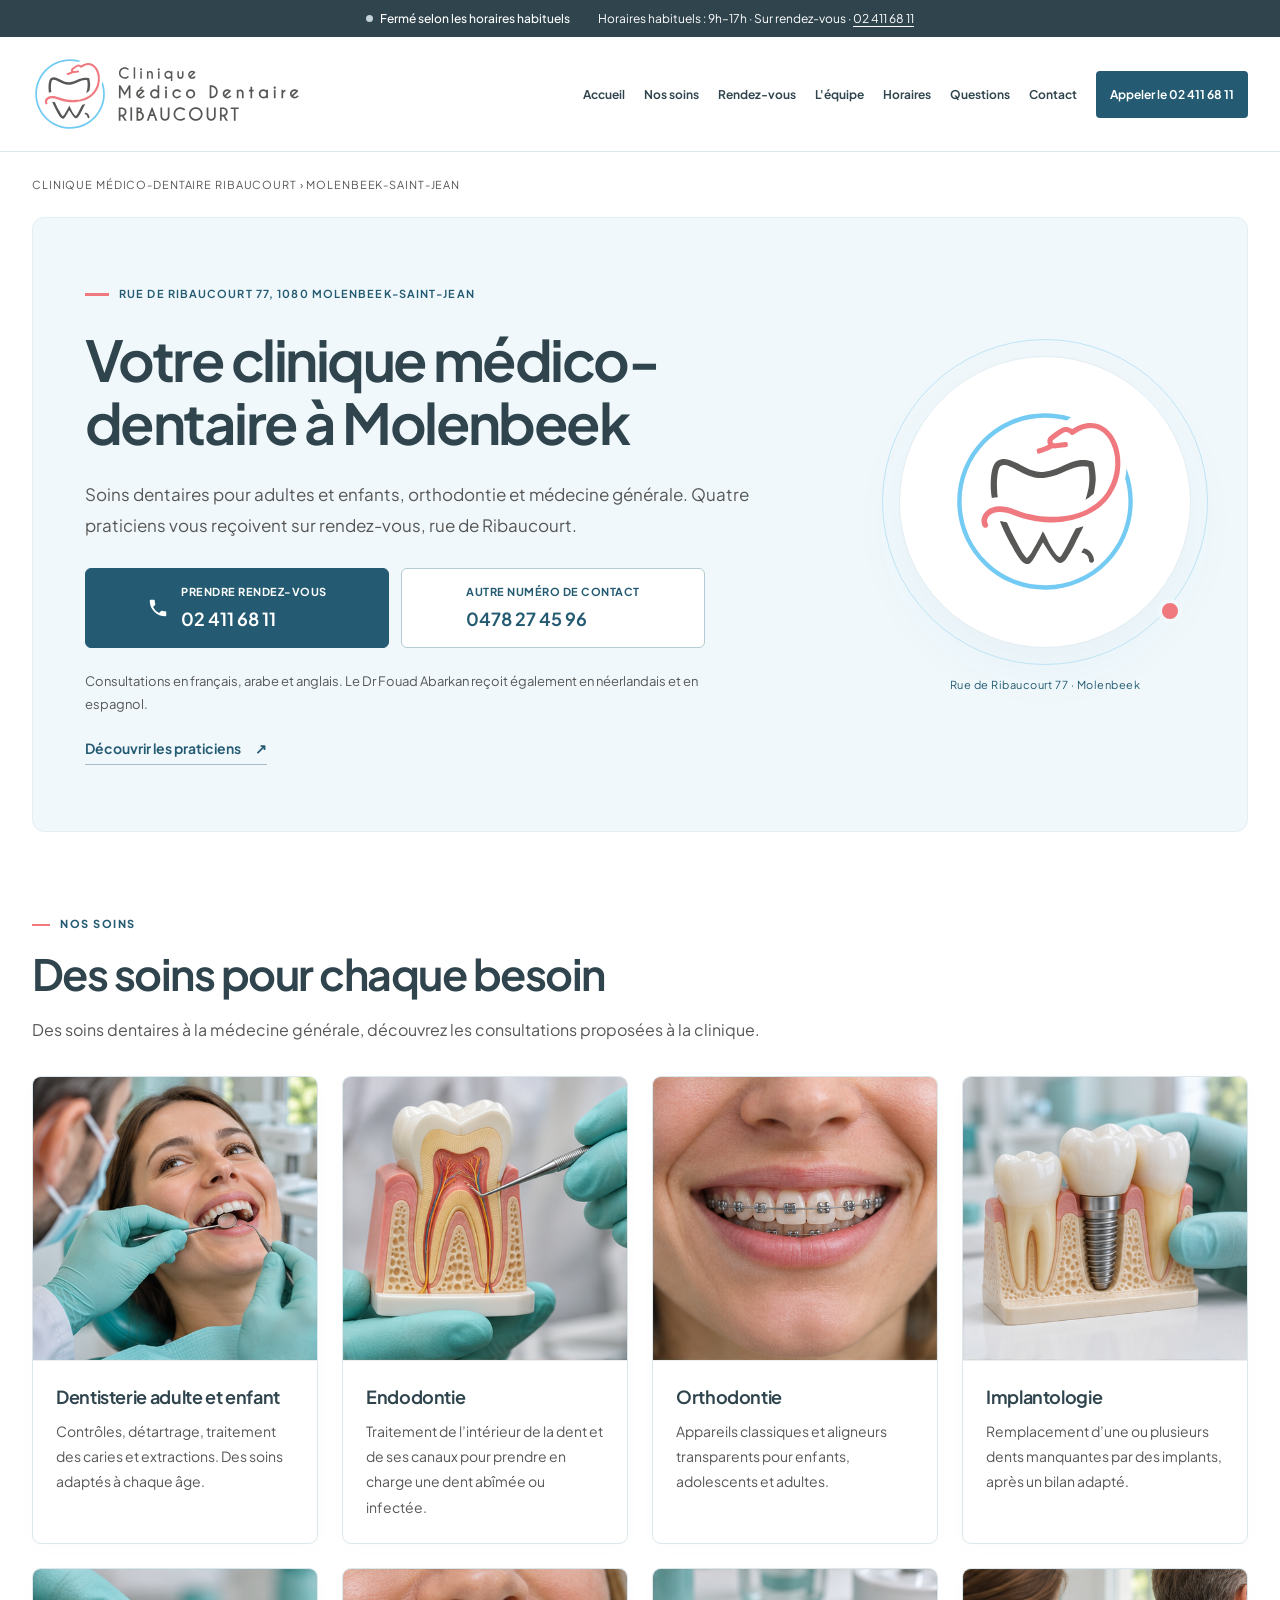
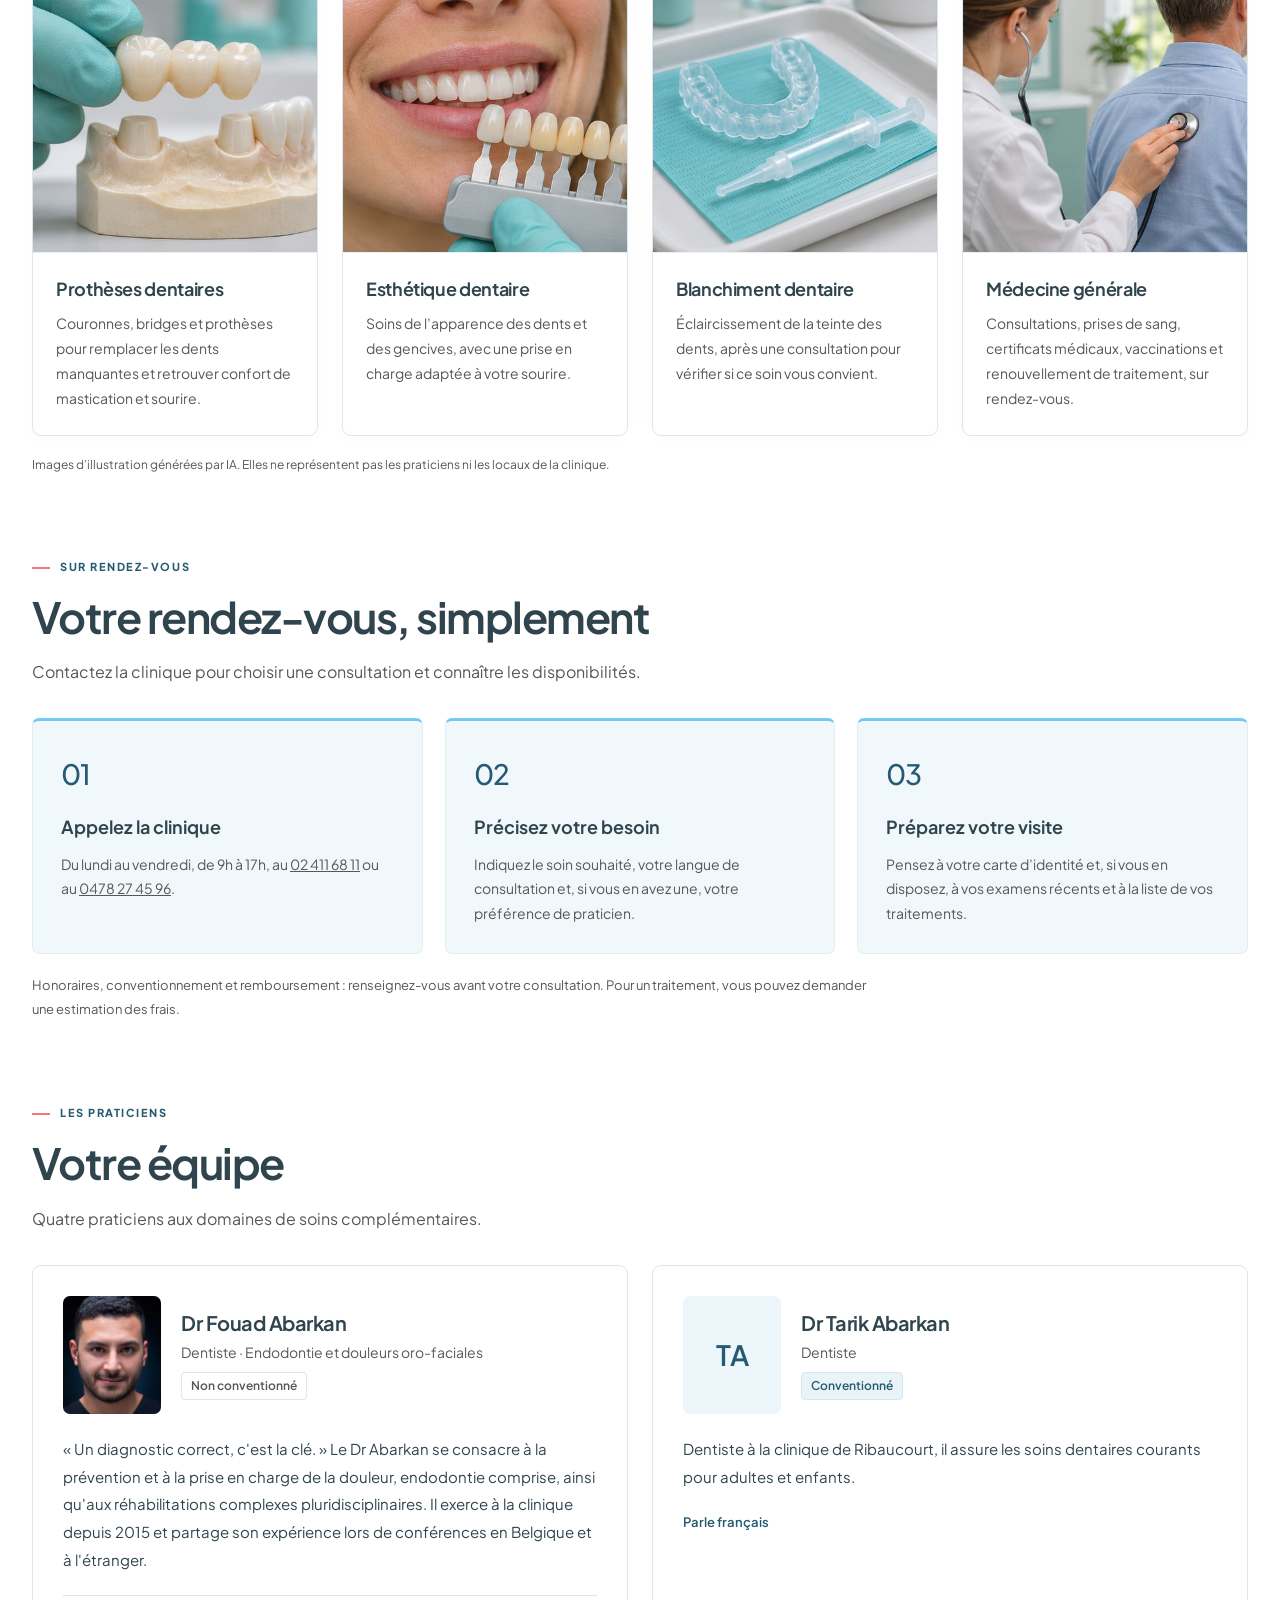
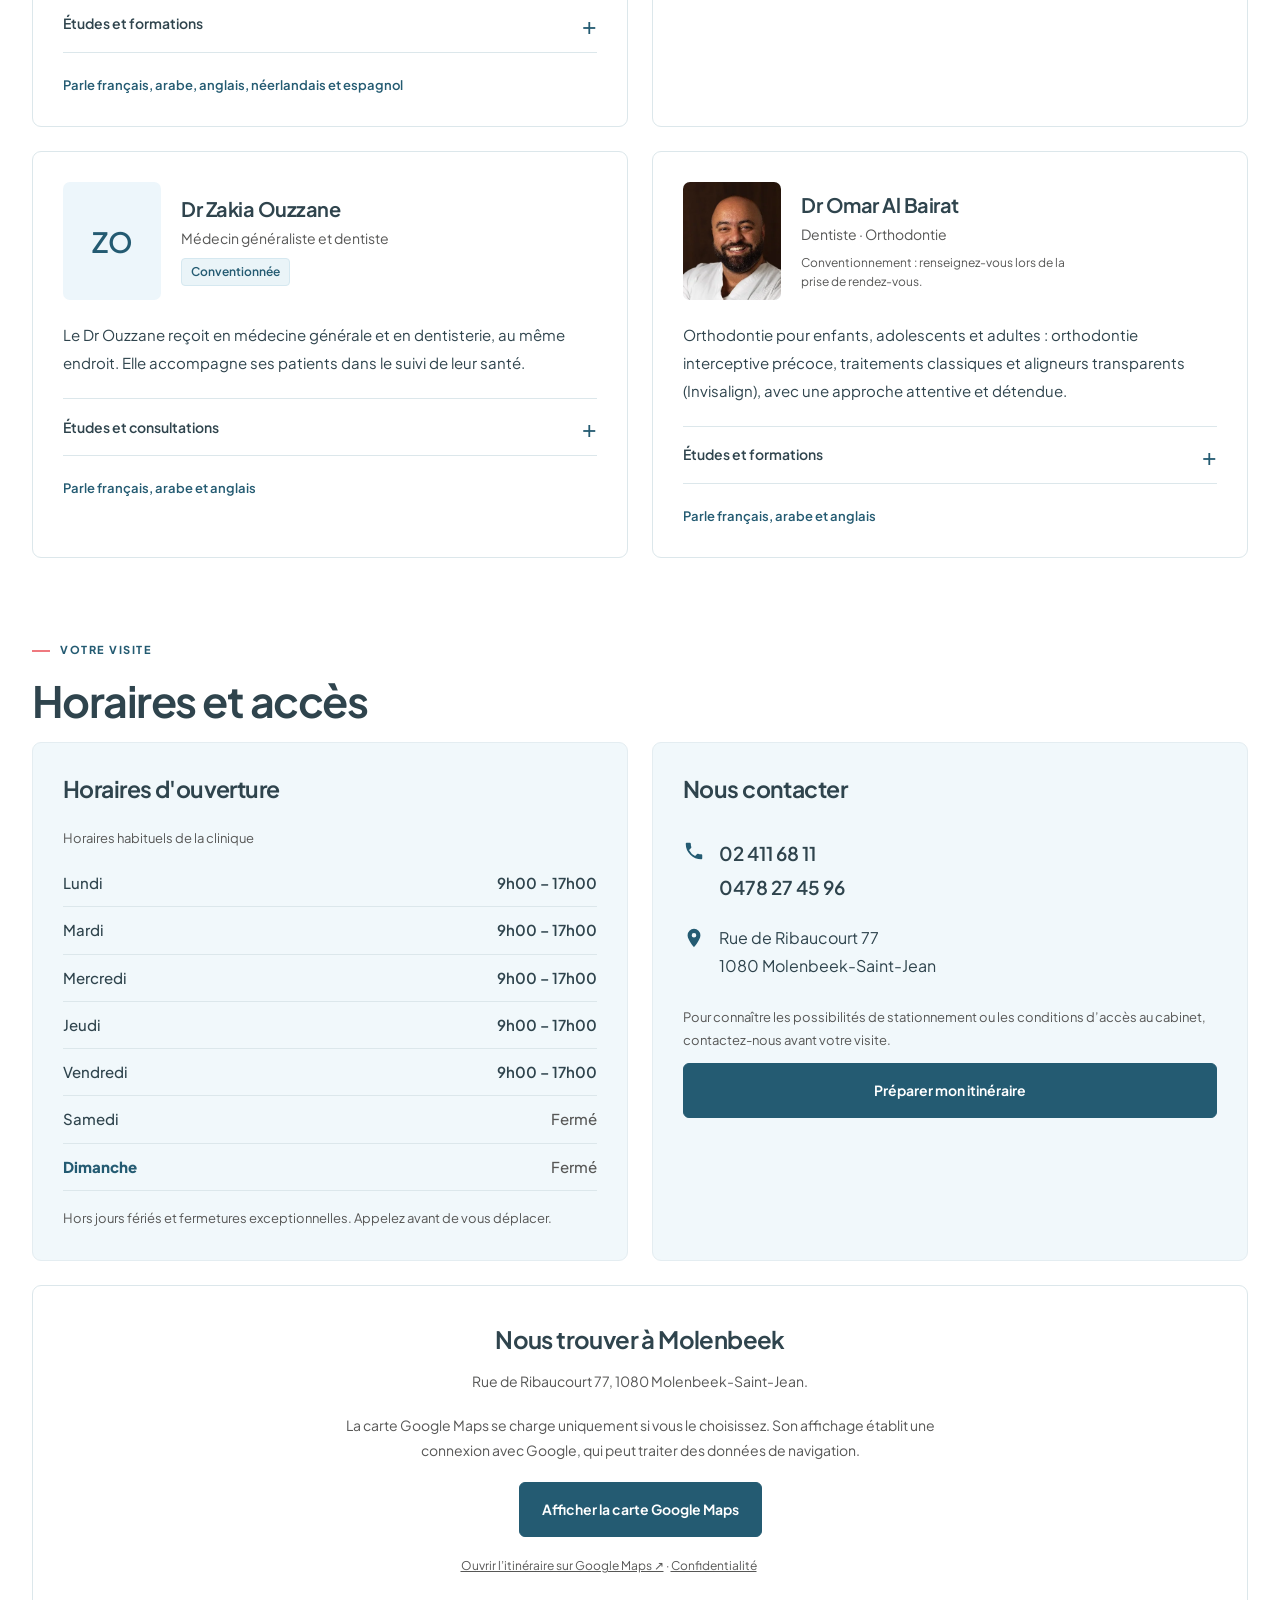
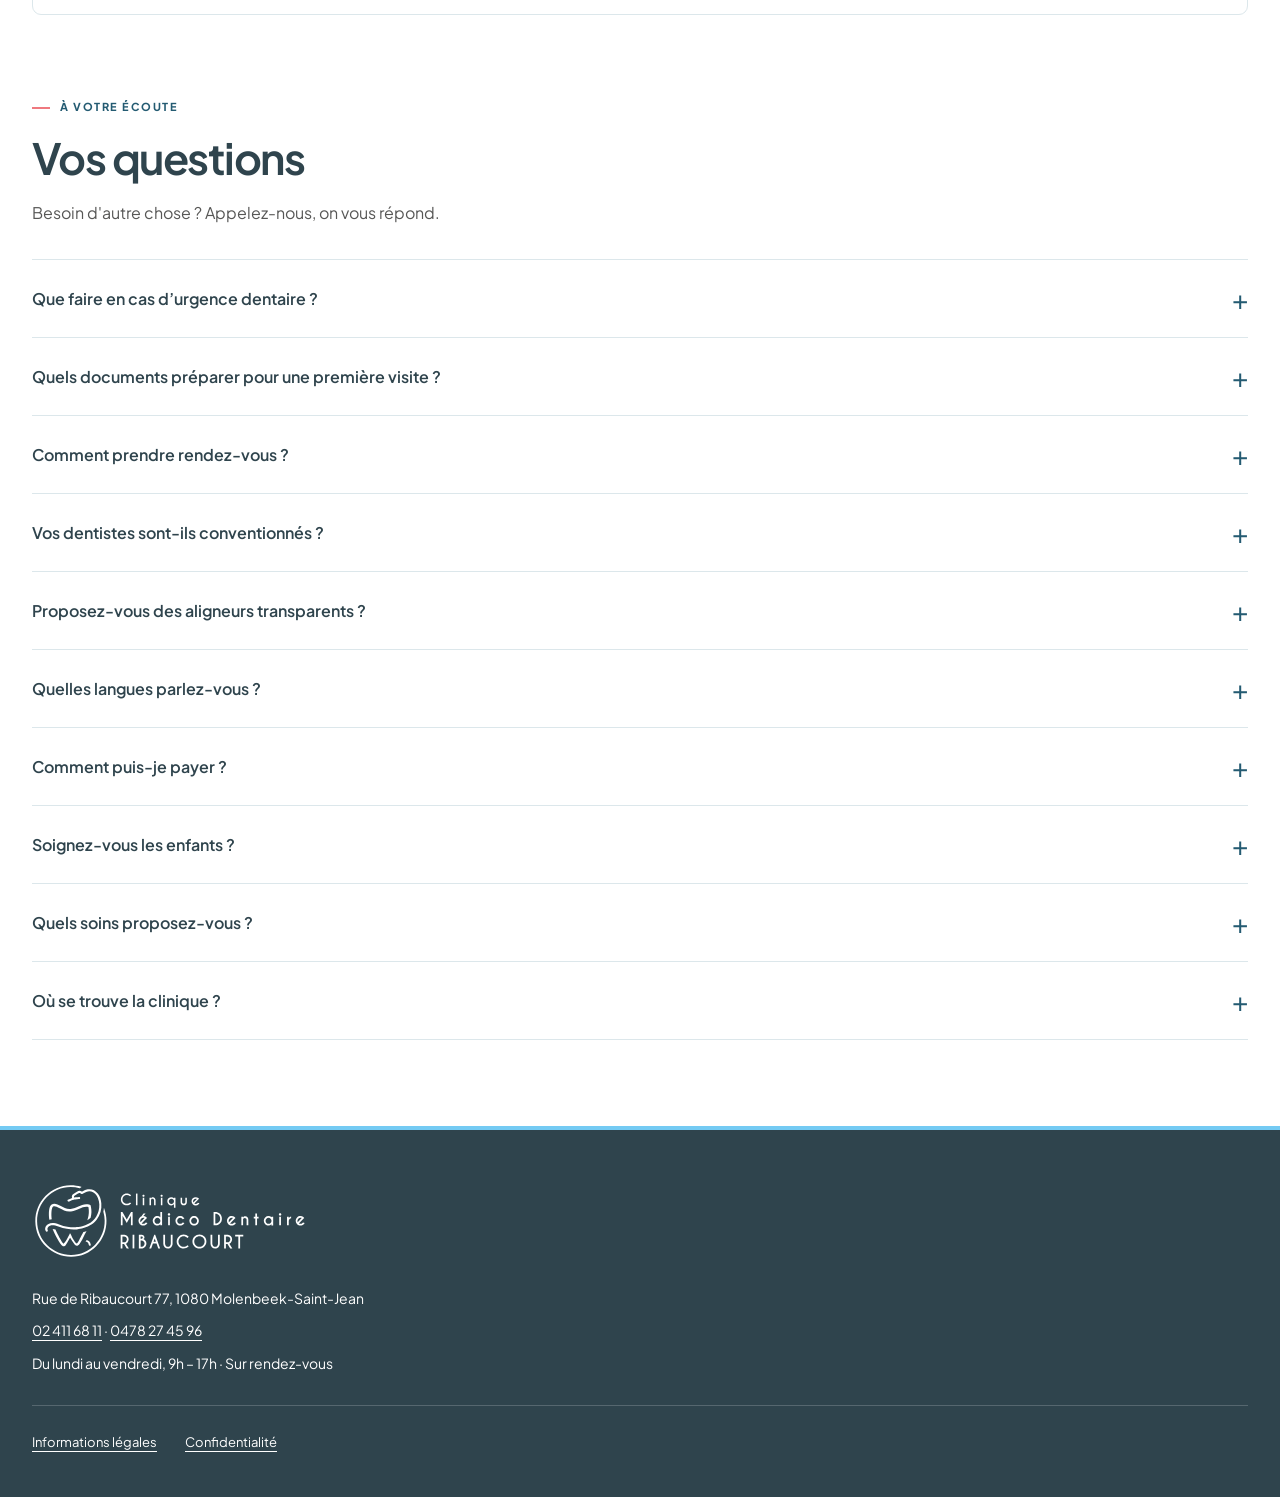
==== commit df8dd7e5: "Intégrer les logos officiels et harmoniser l’identité visuelle Ribaucourt" ====
--- a/index.html
+++ b/index.html
@@ -6,7 +6,7 @@
 <title>Dentiste et médecine générale à Molenbeek | Clinique Ribaucourt</title>
 <meta name="description" content="Clinique médico-dentaire Ribaucourt à Molenbeek : soins dentaires, orthodontie et médecine générale. Du lundi au vendredi, 9h–17h. Rendez-vous : 02 411 68 11.">
 
-<meta name="theme-color" content="#3434ff">
+<meta name="theme-color" content="#245B72">
 <meta name="color-scheme" content="light">
 <link rel="canonical" href="https://clinique-ribaucourt.com/">
 <link rel="icon" type="image/svg+xml" href="./favicon.svg">
@@ -39,17 +39,8 @@
 
 <header>
   <div class="wrap head">
-    <a class="logo" href="#top" aria-label="Clinique Médico-Dentaire Ribaucourt, accueil">
-      <svg width="34" height="34" viewBox="0 0 34 34" fill="none" aria-hidden="true">
-        <path d="M6 7c0-2 2-3 4-3 2.5 0 3.5 1.2 7 1.2S21.500 4 24 4c2 0 4 1 4 3 0 3-1.500 5-2 9-.5 4-1 11-3.500 11-2.200 0-1.800-7-5.500-7s-3.300 7-5.500 7C9 27 8.500 20 8 16 7.500 12 6 10 6 7Z" stroke="currentColor" stroke-width="2.4" stroke-linejoin="round"/>
-        <path d="M13 12l2 3 2-3 2 3" stroke="#e0524d" stroke-width="2.2" stroke-linecap="round" stroke-linejoin="round"/>
-      </svg>
-      <span>Médico-Dentaire<small>Ribaucourt · Molenbeek</small></span>
-    </a>
+    <a class="logo" href="#top" aria-label="Clinique Médico-Dentaire Ribaucourt, accueil"><img class="brand-logo" src="./assets/brand/logo-ribaucourt.svg" alt="Clinique Médico Dentaire Ribaucourt" width="673" height="189" fetchpriority="high"></a>
     <button class="menu-btn" type="button" id="menuBtn" aria-expanded="false" aria-controls="menu" aria-label="Ouvrir le menu"><span></span></button>
-  </div>
-</header>
-
 <nav class="overlay" id="menu" aria-label="Navigation principale">
   <a href="#top">Accueil</a>
   <a href="#soins">Nos soins</a>
@@ -60,6 +51,10 @@
   <a href="#contact">Contact</a>
   <a class="call" href="tel:+3224116811">Appeler le 02 411 68 11</a>
 </nav>
+  </div>
+</header>
+
+
 <noscript><nav class="noscript-nav" aria-label="Navigation sans JavaScript"><a href="#soins">Nos soins</a><a href="#equipe">L’équipe</a><a href="#horaires">Horaires</a><a href="#contact">Contact</a></nav></noscript>
 
 <main id="top" tabindex="-1">
@@ -67,6 +62,7 @@
     <p class="crumbs">Clinique médico-dentaire Ribaucourt › Molenbeek-Saint-Jean</p>
 
     <div class="hero">
+      <div class="hero-copy">
       <p class="where">Rue de Ribaucourt 77, 1080 Molenbeek-Saint-Jean</p>
       <h1>Votre clinique médico-dentaire à Molenbeek</h1>
       <p class="lead">Soins dentaires pour adultes et enfants, orthodontie et médecine générale. Quatre praticiens vous reçoivent sur rendez-vous, rue de Ribaucourt.</p>
@@ -79,6 +75,8 @@
       </div>
       <p class="note">Consultations en français, arabe et anglais. Le Dr Fouad Abarkan reçoit également en néerlandais et en espagnol.</p>
       <a class="section-link" href="#equipe">Découvrir les praticiens</a>
+      </div>
+      <div class="hero-art" aria-hidden="true"><div class="brand-orbit"><img src="./assets/brand/symbole-ribaucourt.svg" alt="" width="300" height="300"></div><span>Rue de Ribaucourt 77 · Molenbeek</span></div>
     </div>
   </div>
 
@@ -128,6 +126,7 @@
 
   <div class="wrap" id="rendez-vous">
     <section aria-labelledby="titre-rdv">
+      <span class="section-label">Sur rendez-vous</span>
       <h2 id="titre-rdv">Votre rendez-vous, simplement</h2>
       <p class="intro">Contactez la clinique pour choisir une consultation et connaître les disponibilités.</p>
       <ol class="rdv-grid">
@@ -308,6 +307,7 @@
 
   <div class="wrap" id="faq">
     <section>
+      <span class="section-label">À votre écoute</span>
       <h2>Vos questions</h2>
       <p class="intro">Besoin d'autre chose ? Appelez-nous, on vous répond.</p>
       <div class="faq">
@@ -359,7 +359,7 @@
 
 <footer id="footer">
   <div class="wrap">
-    <b>Clinique Médico-Dentaire Ribaucourt</b>
+    <a class="footer-brand" href="./index.html" aria-label="Clinique Médico Dentaire Ribaucourt, accueil"><img src="./assets/brand/logo-ribaucourt-blanc.svg" alt="Clinique Médico Dentaire Ribaucourt" width="673" height="189" loading="lazy"></a>
     <span>Rue de Ribaucourt 77, 1080 Molenbeek-Saint-Jean</span>
     <span><a href="tel:+3224116811">02 411 68 11</a> · <a href="tel:+32478274596">0478 27 45 96</a></span>
     <span>Du lundi au vendredi, 9h – 17h · Sur rendez-vous</span>
@@ -384,7 +384,7 @@
   const main = document.querySelector('main');
   const footer = document.querySelector('footer');
   const call = document.getElementById('mobile-call');
-  const desktop = matchMedia('(min-width:1100px)');
+  const desktop = matchMedia('(min-width:1200px)');
   let previousFocus;
   function menuPosition() {
     document.documentElement.style.setProperty('--header-bottom', Math.max(0, header.getBoundingClientRect().bottom) + 'px');
--- a/styles.css
+++ b/styles.css
@@ -1,331 +1,29 @@
-
-:root{
-  --navy:#12186b;
-  --teal:#66d4bc;
-  --teal-soft:#c8f9ef;
-  --purple:#6654c4;
-  --coral:#e0524d;
-  --bg:#ffffff;
-  --card:#f4f4f5;
-  --ink:#16161d;
-  --muted:#5b5b66;
-  --line:#dcdce0;
-  --on-teal:#0b1a17;
-}
-@media (prefers-color-scheme:dark){
-  :root{
-    --bg:#10121a;
-    --card:#1b1e2a;
-    --ink:#f2f2f6;
-    --muted:#a9abb8;
-    --line:#2e3242;
-    --teal-soft:#16352f;
-    --navy:#0b0f4a;
-  }
-}
-*{box-sizing:border-box;margin:0}
-html{scroll-behavior:smooth;scroll-padding-top:90px}
-body{
-  font-family:"Avenir Next","Nunito Sans","Segoe UI",system-ui,-apple-system,sans-serif;
-  background:var(--bg);color:var(--ink);line-height:1.6;font-size:17px;
-  padding-bottom:84px;
-}
-a{color:inherit}
-:focus-visible{outline:3px solid var(--purple);outline-offset:3px;border-radius:6px}
-.wrap{max-width:1080px;margin:0 auto;padding:0 20px}
-
-/* barre d'info */
-.topbar{background:var(--navy);color:#fff;text-align:center;padding:10px 16px;font-size:15px}
-.topbar p+p{margin-top:2px}
-.topbar b{font-weight:800}
-.dot{display:inline-block;width:9px;height:9px;border-radius:50%;background:#9aa;margin-right:6px}
-.dot.open{background:var(--teal)}
-
-/* en-tête */
-header{position:sticky;top:0;z-index:30;background:var(--bg);border-bottom:1px solid var(--line)}
-.head{display:flex;align-items:center;justify-content:space-between;height:76px}
-.logo{display:flex;align-items:center;gap:10px;text-decoration:none;font-weight:800;font-size:22px;letter-spacing:-.02em;line-height:1.05}
-.logo svg{flex:none}
-.logo small{display:block;font-weight:600;font-size:12.5px;color:var(--muted);letter-spacing:0}
-.menu-btn{
-  width:52px;height:52px;border-radius:10px;border:2px solid var(--navy);
-  background:var(--purple);cursor:pointer;display:grid;place-items:center;
-}
-.menu-btn span,.menu-btn span::before,.menu-btn span::after{
-  display:block;width:24px;height:3px;background:#fff;border-radius:2px;position:relative;transition:transform .2s,background .2s;
-}
-.menu-btn span::before,.menu-btn span::after{content:"";position:absolute;left:0}
-.menu-btn span::before{top:-8px}.menu-btn span::after{top:8px}
-.menu-btn[aria-expanded="true"] span{background:transparent}
-.menu-btn[aria-expanded="true"] span::before{transform:translateY(8px) rotate(45deg)}
-.menu-btn[aria-expanded="true"] span::after{transform:translateY(-8px) rotate(-45deg)}
-
-/* menu plein écran */
-.overlay{
-  position:fixed;inset:76px 0 0 0;z-index:25;background:var(--bg);
-  display:none;flex-direction:column;align-items:center;justify-content:center;gap:6px;
-}
-.overlay.show{display:flex}
-.overlay a{
-  font-weight:800;font-size:20px;text-decoration:none;padding:14px 28px;width:min(340px,86vw);text-align:center;border-radius:6px;
-}
-.overlay a:hover,.overlay a:focus-visible{background:var(--teal-soft)}
-.overlay a.call{background:var(--teal);color:var(--on-teal);margin-top:14px}
-
-/* boutons */
-.btn{
-  display:inline-flex;align-items:center;justify-content:center;gap:12px;
-  background:var(--teal);color:var(--on-teal);font-weight:800;font-size:19px;
-  padding:18px 26px;border-radius:8px;text-decoration:none;width:100%;
-  transition:transform .15s,background .15s;
-}
-.btn:hover{background:#7fe0cb;transform:translateY(-1px)}
-.btn.alt{background:transparent;border:2px solid var(--ink);color:var(--ink)}
-.btn.alt:hover{background:var(--card)}
-.btn svg{flex:none}
-
-/* hero */
-.crumbs{font-size:15px;padding:22px 0 14px;color:var(--muted)}
-.hero{background:var(--card);border-radius:14px;padding:34px 24px;margin-bottom:12px}
-.hero .where{color:var(--muted);font-weight:700;font-size:15px;margin-bottom:14px}
-h1{font-size:clamp(34px,8.5vw,64px);line-height:1.05;letter-spacing:-.03em;font-weight:900;margin-bottom:22px}
-.hero p.lead{font-size:19px;max-width:56ch;margin-bottom:28px}
-.hero-actions{display:grid;gap:12px;max-width:440px}
-.hero .note{margin-top:16px;font-size:15px;color:var(--muted)}
-
-/* sections */
-section{padding:64px 0 8px}
-h2{font-size:clamp(28px,6vw,42px);line-height:1.1;letter-spacing:-.025em;font-weight:900;margin-bottom:14px}
-.intro{color:var(--muted);max-width:60ch;margin-bottom:30px}
-
-/* soins */
-.soins{display:grid;gap:0;border-top:1px solid var(--line)}
-.soin{display:grid;gap:4px;padding:20px 0;border-bottom:1px solid var(--line)}
-.soin h3{font-size:20px;font-weight:800;letter-spacing:-.01em}
-.soin p{color:var(--muted);max-width:60ch}
-
-/* équipe */
-.team{display:grid;gap:14px}
-.person{background:var(--card);border-radius:14px;padding:22px;display:flex;flex-direction:column;gap:14px}
-.pt{display:flex;gap:18px;align-items:center}
-.person .bio{max-width:60ch}
-.cv{list-style:none;padding:0;display:grid;gap:8px;font-size:16px;color:var(--muted)}
-.cv li{padding-left:18px;position:relative}
-.cv li::before{content:"";position:absolute;left:0;top:.7em;width:7px;height:7px;border-radius:50%;background:var(--teal)}
-.person .lang{font-size:15px;font-weight:700}
-.parcours{border-top:1px solid var(--line)}
-.parcours summary{padding:14px 0;font-size:17px}
-.parcours summary::after{font-size:26px}
-.parcours h4{font-size:15px;font-weight:800;margin:14px 0 6px}
-.parcours .cv{border-top:0;padding-top:0}
-.parcours .cv li strong{color:var(--ink);font-weight:700}
-.avatar{
-  flex:none;width:84px;height:84px;border-radius:18px;display:grid;place-items:center;
-  font-weight:900;font-size:28px;color:#fff;background:var(--navy);overflow:hidden;
-}
-.avatar img{width:100%;height:100%;object-fit:cover}
-.person:nth-child(2) .avatar{background:var(--purple)}
-.person:nth-child(3) .avatar{background:#0f7f6a}
-.person:nth-child(4) .avatar{background:var(--coral)}
-.person h3{font-size:20px;font-weight:800;line-height:1.2}
-.person .role{color:var(--muted);font-size:16px}
-.tag{
-  display:inline-block;margin-top:8px;font-size:14px;font-weight:700;padding:3px 10px;border-radius:99px;
-  background:var(--teal-soft);color:var(--ink);
-}
-.tag.no{background:transparent;border:1px solid var(--line);color:var(--muted)}
-
-/* horaires + contact */
-.split{display:grid;gap:14px}
-.panel{background:var(--card);border-radius:14px;padding:26px 22px}
-.panel h3{font-size:22px;font-weight:900;margin-bottom:14px}
-table{width:100%;border-collapse:collapse}
-td{padding:9px 0;border-bottom:1px solid var(--line)}
-td:last-child{text-align:right;font-weight:700}
-tr.today td{color:var(--purple);font-weight:900}
-@media (prefers-color-scheme:dark){tr.today td{color:var(--teal)}}
-tr.closed td:last-child{color:var(--muted);font-weight:600}
-.contact-line{display:flex;gap:14px;padding:10px 0}
-.contact-line svg{flex:none;margin-top:3px}
-.contact-line a{font-weight:800;font-size:19px;text-decoration:none}
-.contact-line a:hover{text-decoration:underline}
-.map{border:0;width:100%;height:320px;border-radius:14px;margin-top:14px;background:var(--card)}
-
-/* FAQ */
-.faq{border-top:1px solid var(--line)}
-details{border-bottom:1px solid var(--line)}
-summary{
-  list-style:none;cursor:pointer;display:flex;justify-content:space-between;align-items:center;gap:16px;
-  padding:22px 0;font-weight:800;font-size:19px;
-}
-summary::-webkit-details-marker{display:none}
-summary::after{content:"+";font-size:30px;font-weight:400;line-height:1;transition:transform .2s}
-details[open] summary::after{transform:rotate(45deg)}
-details p{padding:0 0 22px;color:var(--muted);max-width:62ch}
-
-footer{margin-top:72px;background:var(--navy);color:#fff;padding:44px 0 36px;font-size:15px}
-footer .wrap{display:grid;gap:8px}
-footer b{font-size:19px}
-footer a{color:var(--teal)}
-
-/* bouton d'appel fixe (mobile) */
-.sticky{
-  position:fixed;left:12px;right:12px;bottom:12px;z-index:20;
-  box-shadow:0 8px 28px rgba(18,24,107,.28);
-}
-.sticky .btn{padding:16px 20px}
-
-@media (min-width:760px){
-  body{font-size:18px;padding-bottom:0}
-  .hero{padding:56px 52px}
-  .team{grid-template-columns:1fr 1fr}
-  .split{grid-template-columns:1fr 1fr}
-  .hero-actions{grid-template-columns:1fr 1fr;max-width:620px}
-  .sticky{display:none}
-  .soins{grid-template-columns:1fr 1fr;column-gap:48px}
-}
-@media (prefers-reduced-motion:reduce){*{transition:none!important;scroll-behavior:auto!important}}
-
-/* Améliorations d'accessibilité et d'affichage. */
-[hidden]{display:none!important}
-body{overflow-wrap:break-word;padding-bottom:calc(100px + env(safe-area-inset-bottom,0px))}
-button{font:inherit}
-a,button,summary{-webkit-tap-highlight-color:transparent}
-a[href^="tel:"]{white-space:nowrap}
-.skip-link{position:fixed;top:8px;left:8px;z-index:100;background:var(--ink);color:var(--bg);padding:12px 18px;border-radius:8px;transform:translateY(-180%)}
-.skip-link:focus{transform:none}
-.head{gap:16px}
-.logo{min-width:0}
-.menu-btn{flex:none;display:none}
-.js .menu-btn{display:grid}
-.topbar a{color:inherit;text-decoration:underline;text-underline-offset:3px}
-.status-row{display:flex;align-items:center;justify-content:center;gap:4px}
-.dot{flex:none}
-.overlay{inset:var(--header-bottom,76px) 0 0;overflow-y:auto;justify-content:flex-start;padding:24px 12px max(24px,env(safe-area-inset-bottom,0px));overscroll-behavior:contain}
-.overlay a{flex:none}
-@media(min-height:740px){.overlay{justify-content:center}}
-.noscript-nav{padding:12px 20px;display:flex;flex-wrap:wrap;justify-content:center;gap:16px}
-.hero-actions{max-width:660px}
-.hero-actions .btn{font-size:17px;padding:16px 12px}
-.hero-action-label{display:block;font-weight:800}
-.hero-action-number{display:block;font-size:16px;font-weight:650}
-.hero .note{max-width:70ch}
-.section-link{display:inline-block;margin-top:16px;color:var(--ink);font-weight:750;text-underline-offset:4px}
-.rdv-grid{display:grid;gap:14px;list-style:none;padding:0;margin:24px 0 16px;counter-reset:rdv}
-.rdv-grid li{background:var(--card);border-radius:14px;padding:24px;counter-increment:rdv}
-.rdv-grid li::before{content:counter(rdv,decimal-leading-zero);display:block;color:var(--purple);font-weight:850;margin-bottom:10px;font-size:17px}
-.rdv-grid h3{font-size:20px;margin-bottom:8px}
-.rdv-grid p{color:var(--muted);font-size:16px}
-.practical-note{font-size:15px;color:var(--muted);margin-top:14px;max-width:80ch}
-.soin{grid-template-columns:132px minmax(0,1fr);gap:20px;align-content:start;padding:24px 0}
-.care-photo{width:132px;aspect-ratio:1;position:relative;overflow:hidden;border-radius:12px;background:var(--card)}
-.care-photo img{position:absolute;width:400%;height:200%;max-width:none;left:calc(-100% * var(--column));top:calc(-100% * var(--row))}
-.soin-copy{min-width:0}
-.soin h3{margin-bottom:6px;line-height:1.3;font-size:19px}
-.soin p{font-size:16px;line-height:1.6}
-.photo-caption{font-size:13px;color:var(--muted);margin-top:16px}
-.convention-note{font-size:13px;line-height:1.5;color:var(--muted);margin-top:8px;max-width:32ch}
-.person .pt>div:last-child{min-width:0}
-.avatar{width:92px;height:108px;border-radius:14px}
-.avatar img{display:block;object-position:center 30%}
-.avatar--omar img{transform:scale(1.5);transform-origin:50% 22%}
-.person .role{line-height:1.45;margin-top:6px}
-.panel .small{color:var(--muted);font-size:15px;margin-top:12px}
-.table-caption{text-align:left;font-size:15px;color:var(--muted);margin-bottom:8px}
-th{text-align:left;font-weight:600}
-th,td{padding:9px 0;border-bottom:1px solid var(--line)}
-tr.today th{color:var(--purple);font-weight:900}
-.map-placeholder{min-height:260px;margin-top:14px;border:1px solid var(--line);border-radius:14px;background:var(--card);display:grid;place-items:center;padding:32px;text-align:center}
-.map-placeholder p{max-width:58ch;margin:0 auto 18px;color:var(--muted);font-size:16px}
-.map-placeholder h3{margin-bottom:10px;font-size:22px}
-.map-placeholder .btn{width:auto;max-width:100%;font-size:17px}
-.map-placeholder .map-links{margin:16px 0 0;font-size:14px}
-.map-placeholder[hidden],.map-wrap[hidden]{display:none}
-.map-wrap{margin-top:14px}
-.map-wrap .map{display:block;margin-top:0;height:340px}
-.map-controls{display:flex;justify-content:space-between;gap:16px;flex-wrap:wrap;align-items:center;margin-top:10px;font-size:14px;color:var(--muted)}
-.text-button{border:0;background:none;color:var(--ink);text-decoration:underline;text-underline-offset:3px;cursor:pointer;padding:10px 0;font:inherit}
-.footer-links{display:flex;gap:12px 24px;flex-wrap:wrap;margin-top:10px}
-.footer-links a{padding:6px 0;text-underline-offset:3px}
-.sticky{bottom:calc(12px + env(safe-area-inset-bottom,0px))}
-.legal-page{padding-top:36px;max-width:820px}
-.legal-page h1{font-size:clamp(32px,6vw,48px);line-height:1.15}
-.legal-page section{padding-top:30px}
-.legal-page h2{font-size:25px;letter-spacing:-.01em}
-.legal-page p{margin:12px 0}
-.legal-page li{margin:8px 0}
-.legal-page .back-link{display:inline-block;margin-bottom:26px;text-underline-offset:4px;font-weight:750}
-@media(max-width:480px){
- .wrap{padding:0 18px}.logo{font-size:19px}.logo svg{width:30px}.logo small{font-size:11px}
- .head{gap:10px}.hero{padding:28px 22px}.hero-actions{grid-template-columns:1fr}
- .soin{grid-template-columns:96px minmax(0,1fr);gap:14px}.care-photo{width:96px}
- .soin h3{font-size:18px}.soin p{font-size:15px}.person{padding:20px}.pt{gap:14px}
- .avatar{width:78px;height:94px}.person h3{font-size:19px}
-}
-@media(max-width:340px){.logo{font-size:17px}.logo small{font-size:10px}.logo svg{width:26px}.soin{grid-template-columns:82px minmax(0,1fr);gap:12px}.care-photo{width:82px}.person .pt{align-items:flex-start}}
-@media(min-width:760px){body{padding-bottom:0}.rdv-grid{grid-template-columns:repeat(3,minmax(0,1fr))}}
-@media(min-width:1100px){
- .js .menu-btn{display:none}.overlay{position:static;display:flex;flex-direction:row;gap:0;overflow:visible;padding:0;border-bottom:1px solid var(--line);background:var(--bg)}
- .overlay a{font-size:15px;width:auto;padding:12px 16px;border-radius:0}.overlay a.call{margin:0;padding:12px 20px}
- html{scroll-padding-top:140px}
-}
-@media(prefers-color-scheme:dark){:focus-visible{outline-color:var(--teal)}.rdv-grid li::before,tr.today th{color:var(--teal)}}
-@media(prefers-reduced-motion:reduce){html{scroll-behavior:auto!important}}
-
-
-/* Refonte inspirée de dentaleducation.be. Police locale. */
+/* Identité Ribaucourt — tracés officiels, bleu ciel #73CAF3, rose #EF797F, gris #575756. */
 @font-face{font-family:"Plus Jakarta Sans";src:url("./fonts/plus-jakarta-sans-latin.woff2") format("woff2");font-weight:200 800;font-style:normal;font-display:swap}
-:root{color-scheme:light;--navy:#0b0b2c;--teal:#3434ff;--teal-soft:#ededff;--purple:#3434ff;--coral:#3434ff;--bg:#fff;--card:#f6f6fb;--ink:#0b0b2c;--muted:#56566c;--line:#dddded;--on-teal:#fff}
-body{font-family:"Plus Jakarta Sans",Arial,sans-serif;font-size:16px;line-height:1.8;background:#fff;color:var(--ink)}
-h1,h2,h3,h4,.logo{font-family:"Plus Jakarta Sans",Arial,sans-serif;font-weight:700}
-.wrap{max-width:1240px;padding-inline:32px}
-:focus-visible{outline:3px solid #3434ff;outline-offset:5px;border-radius:3px}
-.topbar{background:#0b0b2c;font-size:12px;padding:10px 24px;display:flex;justify-content:center;gap:32px;flex-wrap:wrap;line-height:1.6}
-.topbar p+p{margin-top:0}.topbar b{font-weight:500}.dot.open{background:#a9edbc}
-header{border-bottom:0;background:#fff}.head{height:96px}
-.logo{color:#3434ff;font-size:23px;font-weight:800;letter-spacing:-1px;gap:13px}.logo svg{width:43px;height:43px}.logo svg path:last-child{stroke:#3434ff}
-.logo small{color:#56566c;font-size:11px;letter-spacing:1.3px;text-transform:uppercase;font-weight:600;margin-top:7px}
-.menu-btn{background:#3434ff;border:0;border-radius:3px;width:46px;height:46px}
-.overlay a{font-weight:600;font-size:18px;border-radius:3px}.overlay a.call{background:#3434ff;color:#fff;border-radius:3px}
-.btn{font-size:14px;font-weight:700;letter-spacing:.03em;border-radius:3px;background:#3434ff;color:#fff;padding:17px 25px;border:1px solid #3434ff;line-height:1.5}
-.btn:hover{background:#2c23d2;border-color:#2c23d2;transform:translateY(-2px)}.btn.alt{border:1px solid #3434ff;color:#3434ff;background:transparent}.btn.alt:hover{background:#ededff}
-.crumbs{font-size:11px;letter-spacing:.1em;text-transform:uppercase;padding:24px 0;color:#56566c}
-.hero{position:relative;isolation:isolate;overflow:hidden;background:#3434ff;color:#fff;border-radius:3px;padding:76px 64px;margin-bottom:0}
-.hero::after{content:"+";position:absolute;right:-28px;top:-155px;font-size:600px;font-weight:200;line-height:1;color:#fff;opacity:.07;z-index:-1;pointer-events:none}
-.hero .where{font-size:11px;font-weight:600;text-transform:uppercase;letter-spacing:.12em;color:#fff;margin-bottom:30px}
-h1{font-size:clamp(38px,5.5vw,72px);line-height:1.1;letter-spacing:-.045em;font-weight:700;max-width:850px;margin-bottom:28px}
-.hero p.lead{font-size:18px;line-height:1.8;max-width:58ch;margin-bottom:34px;color:#fff}
-.hero-actions{max-width:680px;gap:14px}.hero-actions .btn{background:#fff;border:1px solid #fff;color:#3434ff;border-radius:3px;font-size:14px;padding:17px 20px}
-.hero-actions .btn:hover{background:#ededff}.hero-actions .btn.alt{background:transparent;color:#fff}.hero-actions .btn.alt:hover{background:#2c23d2}
-.hero-action-label{font-size:11px;text-transform:uppercase;letter-spacing:.07em;font-weight:700}.hero-action-number{font-size:18px;font-weight:600;margin-top:4px}
-.hero .note{color:#fff;opacity:.9;font-size:12px;line-height:1.8;margin-top:25px;max-width:77ch}
-.section-link{color:#fff;font-size:13px;font-weight:600;margin-top:20px;text-decoration:none;border-bottom:1px solid #ffffff80;padding-bottom:4px}.section-link::after{content:" ↗";margin-left:12px}
-section{padding-top:94px;padding-bottom:0}h2{font-size:clamp(30px,3.6vw,46px);line-height:1.2;letter-spacing:-.04em;font-weight:700;margin-bottom:20px;max-width:850px}
-.section-label{display:block;color:#3434ff;font-size:11px;font-weight:700;text-transform:uppercase;letter-spacing:.16em;margin-bottom:16px}
-.intro{font-size:16px;max-width:65ch;line-height:1.8;margin-bottom:36px}
-.soins{grid-template-columns:repeat(2,minmax(0,1fr));border:0;gap:32px 24px}.soin{display:flex;flex-direction:column;gap:0;padding:0;border:0;min-width:0;background:#f6f6fb;border-radius:3px;overflow:hidden}
-.care-photo{width:100%;aspect-ratio:1;border-radius:0;flex:none}.soin-copy{padding:24px}.soin h3{font-size:18px;font-weight:700;letter-spacing:-.025em;line-height:1.4;margin-bottom:12px}.soin p{font-size:14px;line-height:1.8}.photo-caption{margin-top:20px;font-size:11px}
-.rdv-grid{gap:24px;margin-top:30px}.rdv-grid li{border-radius:3px;background:#f6f6fb;border-top:2px solid #3434ff;padding:30px}.rdv-grid li::before{font-size:32px;letter-spacing:-.05em;font-weight:500;color:#3434ff;margin-bottom:20px}
-.rdv-grid h3{font-size:18px;font-weight:700;line-height:1.5;margin-bottom:10px}.rdv-grid p{font-size:14px;line-height:1.8}.practical-note{font-size:12px;line-height:1.8;margin-top:22px}
-.team{gap:24px}.person{background:#fff;border:1px solid #dddded;border-radius:3px;padding:32px;gap:22px}.pt{gap:22px}
-.avatar{width:104px;height:124px;border-radius:3px;background:#3434ff;font-size:30px;font-weight:600}.person:nth-child(2) .avatar,.person:nth-child(3) .avatar{background:#ededff;color:#3434ff}.person:nth-child(4) .avatar{background:#3434ff}
-.person h3{font-size:20px;letter-spacing:-.035em;font-weight:700}.person .role{font-size:13px}.person .bio{font-size:14px;line-height:1.9}
-.tag{font-size:11px;border-radius:3px;background:#ededff;color:#3434ff;font-weight:600;padding:4px 9px}.tag.no{color:#56566c}.person .lang{font-size:12px;font-weight:600}
-.cv{font-size:13px;line-height:1.8}.cv li::before{background:#3434ff;width:5px;height:5px}.parcours summary{font-size:13px;font-weight:600}.parcours h4{font-size:13px}.convention-note{font-size:11px}
-.split{gap:24px}.panel{background:#f6f6fb;border-radius:3px;padding:32px}.panel h3{font-size:22px;font-weight:700;letter-spacing:-.035em;margin-bottom:22px}
-.table-caption{font-size:12px}.panel table{font-size:14px}th,td{padding-block:11px}td:last-child{font-weight:600}tr.today td,tr.today th{color:#3434ff;font-weight:800}
-.contact-line a{font-size:18px;font-weight:600}.contact-line{font-size:15px}.contact-line svg{color:#3434ff}.panel .small{font-size:12px}.panel .btn{font-size:13px}
-.map-placeholder{border-radius:3px;background:#fff;min-height:290px;margin-top:24px;padding:40px;border:1px solid #dddded}.map-placeholder h3{font-size:23px;font-weight:700;letter-spacing:-.035em}
-.map-placeholder p{font-size:14px}.map-placeholder .btn{font-size:12px}.map-placeholder .map-links{font-size:11px}.map{border-radius:3px}
-summary{font-size:16px;font-weight:600;padding-block:25px}summary::after{color:#3434ff;font-size:27px}details p{font-size:14px;line-height:1.9}
-footer{background:#0b0b2c;margin-top:94px;padding:60px 0 48px;font-size:12px}footer b{font-size:23px;font-weight:600;letter-spacing:-.04em;margin-bottom:12px}footer a{color:#fff;text-underline-offset:4px}
-.footer-links{border-top:1px solid #ffffff30;padding-top:20px;margin-top:24px;gap:12px 28px}.sticky{box-shadow:0 6px 28px #0b0b2c26}.sticky .btn{font-size:14px}
-.legal-body{padding-bottom:0}.legal-page{max-width:900px;padding-top:60px;padding-bottom:30px}.legal-page .back-link{font-size:13px;color:#3434ff;font-weight:600}
-.legal-page h1{color:#3434ff;font-size:clamp(34px,5vw,56px);font-weight:700}.legal-page h2{font-size:24px;font-weight:700}.legal-page p{font-size:15px;line-height:1.9}.legal-page section{padding-top:35px}
-@media(min-width:1100px){.head{height:92px}.overlay{justify-content:center;gap:8px;border-block:1px solid #eeeef5;padding:0 24px 16px;background:#fff}.overlay a{padding:12px 16px;font-size:12px;font-weight:600;border-radius:3px}.overlay a.call{padding:12px 20px;margin-left:15px}.soins{grid-template-columns:repeat(4,minmax(0,1fr))}html{scroll-padding-top:115px}}
-@media(max-width:759px){.wrap{padding-inline:22px}.head{height:82px}.logo{font-size:21px}.logo svg{width:36px;height:36px}.logo small{font-size:10px;letter-spacing:.8px}.topbar{display:block;font-size:10px;padding:9px 15px}.topbar p+p{margin-top:3px}.crumbs{font-size:9px;letter-spacing:.06em;padding-block:19px}
-.hero{padding:42px 26px}.hero .where{font-size:10px;letter-spacing:.08em;margin-bottom:25px}.hero::after{right:-40px;top:-40px;font-size:420px}h1{font-size:clamp(34px,7.5vw,54px);line-height:1.13}.hero p.lead{font-size:15px;margin-bottom:26px}.hero .note{font-size:11px}
-.hero-actions{grid-template-columns:1fr}.hero-actions .btn{padding:15px 12px}.hero-action-number{font-size:17px}section{padding-top:64px}h2{font-size:32px;line-height:1.2}.intro{font-size:14px;margin-bottom:28px}.section-label{font-size:10px}
-.soins{gap:18px 14px}.soin-copy{padding:19px 16px}.soin h3{font-size:16px}.soin p{font-size:12px;line-height:1.8}.care-photo{width:100%}.team,.split{grid-template-columns:1fr}.person,.panel{padding:24px}.person h3{font-size:19px}.avatar{width:84px;height:104px}.pt{gap:17px}
-.rdv-grid{gap:16px}.rdv-grid li{padding:24px}.rdv-grid li::before{margin-bottom:10px}.map-placeholder{padding:30px 22px}.map-placeholder h3{font-size:21px}footer{margin-top:64px;padding-top:42px}footer b{font-size:21px}.legal-page{padding-top:35px;padding-bottom:30px}.legal-page h1{font-size:36px}}
-@media(max-width:380px){.wrap{padding-inline:16px}.logo{font-size:18px}.logo small{font-size:9px}.logo svg{width:30px}.hero{padding:34px 21px}h1{font-size:32px}.soins{grid-template-columns:1fr}.soin-copy{padding:24px}.soin h3{font-size:19px}.soin p{font-size:14px}.person .pt{align-items:flex-start}.avatar{width:68px;height:88px}.person h3{font-size:17px}}
+:root{color-scheme:light;--sky:#73caf3;--rose:#ef797f;--brand-gray:#575756;--ink:#2f444d;--muted:#575756;--action:#245b72;--action-hover:#19465a;--bg:#fff;--card:#f1f8fb;--line:#dce7eb;--header-bottom:100px}
+*{box-sizing:border-box;margin:0}html{scroll-behavior:smooth;scroll-padding-top:125px}body{font:16px/1.75 "Plus Jakarta Sans",Arial,sans-serif;background:var(--bg);color:var(--ink);overflow-wrap:break-word;padding-bottom:calc(94px + env(safe-area-inset-bottom,0px))}button{font:inherit}a{color:inherit}a[href^="tel:"]{white-space:nowrap}a,button,summary{-webkit-tap-highlight-color:transparent}[hidden]{display:none!important}img{max-width:100%}:focus-visible{outline:3px solid var(--action);outline-offset:5px;border-radius:4px}.wrap{max-width:1280px;margin:auto;padding-inline:32px}.skip-link{position:fixed;top:8px;left:8px;z-index:100;background:var(--action);color:#fff;padding:12px 18px;transform:translateY(-180%);border-radius:4px}.skip-link:focus{transform:none}
+/* Identité et navigation. */
+.topbar{background:var(--ink);color:#fff;text-align:center;padding:9px 24px;font-size:12px;display:flex;justify-content:center;align-items:center;gap:28px;flex-wrap:wrap;line-height:1.6}.topbar b{font-weight:500}.topbar a{text-underline-offset:3px}.status-row{display:flex;justify-content:center;align-items:center;gap:7px}.dot{width:7px;height:7px;display:inline-block;flex:none;border-radius:50%;background:#c4d3d9}.dot.open{background:#a3e4bc}header{position:sticky;top:0;z-index:30;background:#fffffffa;border-bottom:1px solid var(--line)}.head{height:106px;display:flex;align-items:center;justify-content:space-between;gap:24px}.logo{display:block;flex:none;line-height:1;text-decoration:none}.brand-logo{display:block;width:276px;height:auto}.menu-btn{flex:none;width:46px;height:46px;border:1px solid var(--line);border-radius:7px;background:#fff;cursor:pointer;display:none;place-items:center}.js .menu-btn{display:grid}.menu-btn span,.menu-btn span::before,.menu-btn span::after{display:block;width:22px;height:2px;background:var(--action);border-radius:2px;position:relative;transition:transform .2s,background .2s}.menu-btn span::before,.menu-btn span::after{content:"";position:absolute;left:0}.menu-btn span::before{top:-7px}.menu-btn span::after{top:7px}.menu-btn[aria-expanded="true"] span{background:transparent}.menu-btn[aria-expanded="true"] span::before{transform:translateY(7px) rotate(45deg)}.menu-btn[aria-expanded="true"] span::after{transform:translateY(-7px) rotate(-45deg)}.overlay{position:fixed;inset:var(--header-bottom) 0 0;z-index:35;display:none;flex-direction:column;align-items:center;gap:6px;background:#fff;overflow-y:auto;padding:24px 16px max(24px,env(safe-area-inset-bottom,0px));overscroll-behavior:contain}.overlay.show{display:flex}.overlay a{flex:none;display:block;padding:13px 20px;font-size:18px;font-weight:600;text-align:center;text-decoration:none;width:min(340px,90vw);border-radius:6px}.overlay a:hover,.overlay a:focus-visible{background:#edf7fc;color:var(--action)}.overlay a.call{background:var(--action);color:#fff;margin-top:12px}.overlay a.call:hover{background:var(--action-hover)}.noscript-nav{padding:16px;display:flex;justify-content:center;gap:16px;flex-wrap:wrap}
+/* Boutons. */
+.btn{display:inline-flex;align-items:center;justify-content:center;gap:12px;padding:16px 22px;width:100%;font-size:15px;font-weight:650;line-height:1.5;text-decoration:none;border-radius:6px;border:1px solid var(--action);background:var(--action);color:#fff;cursor:pointer;transition:background .18s,transform .18s,box-shadow .18s}.btn svg{flex:none}.btn:hover{background:var(--action-hover);border-color:var(--action-hover);transform:translateY(-1px);box-shadow:0 5px 16px #245b721a}.btn.alt{background:#fff;color:var(--action);border-color:#b4cbd5}.btn.alt:hover{background:#e4f3fa;border-color:var(--action)}
+/* Accueil. */
+.crumbs{font-size:11px;letter-spacing:.08em;text-transform:uppercase;padding:23px 0;color:var(--muted)}.hero{display:grid;grid-template-columns:minmax(0,1fr);position:relative;isolation:isolate;overflow:hidden;border-radius:12px;background:#f0f8fc;padding:52px 42px;border:1px solid #e4eff4;gap:24px}.hero-copy{min-width:0;position:relative;z-index:1}.hero .where{font-size:11px;font-weight:650;text-transform:uppercase;letter-spacing:.1em;color:var(--action);margin-bottom:24px;display:flex;align-items:center;gap:10px}.hero .where::before{content:"";display:inline-block;width:24px;height:3px;background:var(--rose);flex:none}h1,h2,h3,h4{font-weight:650}h1{font-size:clamp(36px,4.4vw,61px);line-height:1.13;letter-spacing:-.045em;max-width:790px;margin-bottom:24px}.hero p.lead{font-size:17px;line-height:1.8;max-width:57ch;margin-bottom:28px;color:var(--muted)}.hero-actions{display:grid;gap:12px;max-width:650px}.hero-actions .btn{padding:15px 18px}.hero-action-label{display:block;font-size:11px;font-weight:700;text-transform:uppercase;letter-spacing:.045em}.hero-action-number{display:block;font-size:18px;font-weight:650;margin-top:4px}.hero .note{font-size:13px;line-height:1.8;max-width:66ch;color:var(--muted);margin-top:22px}.section-link{display:inline-block;margin-top:20px;font-size:14px;font-weight:650;text-decoration:none;text-underline-offset:5px;color:var(--action);border-bottom:1px solid #a3bdca;padding-bottom:3px}.section-link::after{content:" ↗";margin-left:12px}.hero-art{display:none;align-items:center;justify-content:center;flex-direction:column;gap:27px}.brand-orbit{width:100%;max-width:292px;aspect-ratio:1;border-radius:50%;background:#fff;display:grid;place-items:center;position:relative;box-shadow:0 20px 60px #245b720a;border:1px solid #e3edf2}.brand-orbit::before{content:"";position:absolute;inset:-18px;border:1px solid #bfe4f6;border-radius:50%}.brand-orbit::after{content:"";position:absolute;width:16px;height:16px;background:var(--rose);border:4px solid #f0f8fc;box-sizing:content-box;border-radius:50%;right:8px;bottom:24px}.brand-orbit img{display:block;width:72%;height:auto}.hero-art>span{font-size:11px;letter-spacing:.045em;color:var(--action);text-align:center}
+/* Sections et soins. */
+section{padding:82px 0 0}.section-label{display:block;color:var(--action);font-size:11px;font-weight:750;letter-spacing:.14em;text-transform:uppercase;margin-bottom:15px}.section-label::before{content:"";display:inline-block;width:18px;height:2px;background:var(--rose);margin-right:10px;vertical-align:middle}h2{font-size:clamp(30px,3.4vw,43px);line-height:1.2;letter-spacing:-.035em;margin-bottom:16px}.intro{color:var(--muted);font-size:16px;max-width:66ch;margin-bottom:32px}.soins{display:grid;grid-template-columns:repeat(2,minmax(0,1fr));gap:24px}.soin{min-width:0;background:#fff;border:1px solid var(--line);border-radius:9px;overflow:hidden;box-shadow:0 4px 20px #2f444d04;display:flex;flex-direction:column}.care-photo{width:100%;aspect-ratio:1;position:relative;overflow:hidden;background:var(--card);border-bottom:1px solid #e9eff2}.care-photo img{position:absolute;width:400%;height:200%;max-width:none;left:calc(-100% * var(--column));top:calc(-100% * var(--row))}.soin-copy{padding:23px}.soin h3{font-size:18px;line-height:1.4;letter-spacing:-.02em;margin-bottom:10px}.soin p{font-size:14px;line-height:1.8;color:var(--muted)}.photo-caption{font-size:12px;color:var(--muted);margin-top:18px}
+/* Prise de rendez-vous. */
+.rdv-grid{list-style:none;padding:0;margin:28px 0 18px;display:grid;gap:22px;counter-reset:rdv}.rdv-grid li{counter-increment:rdv;background:var(--card);border:1px solid #e4edf1;border-top:3px solid var(--sky);border-radius:7px;padding:28px}.rdv-grid li::before{content:counter(rdv,decimal-leading-zero);display:block;color:var(--action);font-size:28px;font-weight:500;letter-spacing:-.04em;margin-bottom:16px}.rdv-grid h3{font-size:18px;line-height:1.4;margin-bottom:12px}.rdv-grid p{font-size:14px;color:var(--muted)}.practical-note{font-size:13px;color:var(--muted);line-height:1.8;max-width:85ch;margin-top:20px}
+/* Équipe. */
+.team{display:grid;gap:24px}.person{display:flex;flex-direction:column;gap:21px;background:#fff;border:1px solid var(--line);border-radius:9px;padding:30px}.pt{display:flex;align-items:center;gap:20px}.pt>div:last-child{min-width:0}.avatar{width:98px;height:118px;flex:none;display:grid;place-items:center;background:#edf6fb;color:var(--action);border-radius:7px;overflow:hidden;font-size:28px;font-weight:600}.avatar img{width:100%;height:100%;display:block;object-fit:cover;object-position:center 30%}.avatar--omar img{transform:scale(1.5);transform-origin:50% 22%}.person h3{font-size:20px;line-height:1.25;letter-spacing:-.025em}.person .role{font-size:14px;line-height:1.5;color:var(--muted);margin-top:7px}.person .bio{font-size:15px;line-height:1.85}.person .lang{font-size:13px;font-weight:600;color:var(--action)}.tag{display:inline-block;margin-top:9px;padding:4px 9px;font-size:12px;font-weight:600;line-height:1.5;background:#eaf4f8;border:1px solid #d5e8f0;color:var(--action);border-radius:4px}.tag.no{background:#fff;color:var(--muted);border-color:var(--line)}.convention-note{font-size:12px;line-height:1.6;color:var(--muted);margin-top:8px;max-width:32ch}.cv{list-style:none;padding:0;display:grid;gap:10px;font-size:14px;line-height:1.8;color:var(--muted)}.cv li{padding-left:15px;position:relative}.cv li::before{content:"";position:absolute;left:0;top:.75em;width:5px;height:5px;border-radius:50%;background:var(--sky)}.parcours{border-top:1px solid var(--line)}.parcours summary{font-size:14px;padding:16px 0}.parcours summary::after{font-size:24px}.parcours h4{font-size:14px;margin:15px 0 8px}.parcours strong{color:var(--ink)}
+/* Horaires et accès. */
+.split{display:grid;gap:24px}.panel{background:var(--card);border:1px solid #e4edf1;border-radius:9px;padding:30px}.panel h3{font-size:23px;letter-spacing:-.025em;line-height:1.4;margin-bottom:22px}table{width:100%;border-collapse:collapse;font-size:15px}.table-caption{text-align:left;font-size:13px;color:var(--muted);margin-bottom:10px}th,td{padding:10px 0;border-bottom:1px solid var(--line)}th{text-align:left;font-weight:500}td:last-child{text-align:right;font-weight:600}tr.today th,tr.today td{color:var(--action);font-weight:800}tr.closed td:last-child{color:var(--muted);font-weight:500}.panel .small{font-size:13px;color:var(--muted);margin-top:16px}.contact-line{display:flex;gap:14px;padding:10px 0}.contact-line svg{flex:none;margin-top:3px;color:var(--action)}.contact-line a{font-size:19px;font-weight:600;text-decoration:none}.contact-line a:hover{text-decoration:underline}.panel .btn{font-size:14px}.map-placeholder{min-height:290px;border:1px solid var(--line);border-radius:9px;display:grid;place-items:center;text-align:center;padding:38px;margin-top:24px;background:#fff}.map-placeholder h3{font-size:24px;line-height:1.3;margin-bottom:14px;letter-spacing:-.025em}.map-placeholder p{max-width:63ch;margin:0 auto 20px;color:var(--muted);font-size:14px}.map-placeholder .btn{width:auto;max-width:100%;font-size:14px}.map-placeholder .map-links{font-size:12px;margin:18px 0 0}.map-wrap{margin-top:24px}.map{display:block;border:0;width:100%;height:340px;border-radius:9px;background:var(--card)}.map-controls{display:flex;justify-content:space-between;gap:16px;flex-wrap:wrap;align-items:center;margin-top:10px;color:var(--muted);font-size:13px}.text-button{border:0;padding:10px 0;background:none;color:var(--action);text-decoration:underline;text-underline-offset:4px;cursor:pointer}
+/* Questions et pied de page. */
+.faq{border-top:1px solid var(--line)}details{border-bottom:1px solid var(--line)}summary{list-style:none;display:flex;align-items:center;justify-content:space-between;gap:20px;padding:25px 0;font-weight:600;font-size:16px;cursor:pointer;line-height:1.6}summary::-webkit-details-marker{display:none}summary::after{content:"+";font-weight:400;font-size:27px;line-height:1;color:var(--action);transition:transform .2s;flex:none}details[open]>summary::after{transform:rotate(45deg)}details p{max-width:68ch;font-size:15px;color:var(--muted);line-height:1.85;padding-bottom:23px}footer{margin-top:86px;background:#2f444d;color:#fff;padding:52px 0 38px;font-size:14px;border-top:4px solid var(--sky)}footer .wrap{display:grid;gap:8px}.footer-brand{display:block;width:276px;margin-bottom:18px}.footer-brand img{display:block;width:100%;height:auto}footer a{color:#fff;text-underline-offset:4px}.footer-links{display:flex;gap:12px 28px;flex-wrap:wrap;border-top:1px solid #ffffff30;padding-top:20px;margin-top:22px;font-size:13px}.footer-links a{padding:5px 0}.sticky{position:fixed;left:12px;right:12px;bottom:calc(12px + env(safe-area-inset-bottom,0px));z-index:20;box-shadow:0 8px 25px #2f444d26;border-radius:6px}.sticky .btn{padding:16px 20px;font-size:15px}
+/* Pages complémentaires. */
+.legal-body{padding-bottom:0}.legal-header{position:static}.legal-header .head{height:110px}.legal-page{max-width:900px;padding-top:42px;padding-bottom:24px}.legal-page .back-link{display:inline-block;color:var(--action);font-size:14px;font-weight:600;text-underline-offset:4px;margin-bottom:30px}.legal-page h1{font-size:clamp(34px,5vw,52px);line-height:1.17}.legal-page section{padding-top:30px}.legal-page h2{font-size:25px}.legal-page p{margin:12px 0;font-size:15px;line-height:1.9}.legal-page li{margin:8px 0}
+@media(min-width:760px){body{padding-bottom:0}.sticky{display:none}.hero-actions{grid-template-columns:repeat(2,minmax(0,1fr))}.team,.split{grid-template-columns:repeat(2,minmax(0,1fr))}.rdv-grid{grid-template-columns:repeat(3,minmax(0,1fr))}}
+@media(min-width:1000px){.hero{grid-template-columns:minmax(0,1fr) 280px;gap:44px;padding:60px 48px}.hero-art{display:flex}.soins{grid-template-columns:repeat(4,minmax(0,1fr))}.hero-actions{max-width:620px}.hero p.lead{font-size:16px}.hero-action-label{font-size:10px}.hero-action-number{font-size:17px}}
+@media(min-width:1200px){.js .menu-btn{display:none}.head{height:114px;gap:22px}.brand-logo{width:270px}.overlay{position:static;display:flex;flex-direction:row;align-items:center;justify-content:flex-end;gap:1px;padding:0;background:transparent;overflow:visible;flex:1}.overlay a{font-size:12px;font-weight:650;width:auto;padding:12px 9px;border-radius:4px;white-space:nowrap}.overlay a.call{margin:0 0 0 9px;font-size:12px;padding:13px 14px}.hero{grid-template-columns:minmax(0,1fr) 300px;padding:66px 52px}.hero p.lead{font-size:17px}.hero-action-label{font-size:11px}.hero-action-number{font-size:18px}}
+@media(max-width:759px){html{scroll-padding-top:108px}.wrap{padding-inline:22px}.topbar{display:block;padding:8px 14px;font-size:10px}.topbar p+p{margin-top:3px}.head{height:92px;gap:18px}.brand-logo{width:240px;max-width:100%}.logo{min-width:0;flex:0 1 auto}.crumbs{font-size:10px;line-height:1.7;letter-spacing:.035em;padding:18px 0}.hero{padding:34px 25px;border-radius:9px}.hero .where{font-size:10px;line-height:1.8;letter-spacing:.055em;margin-bottom:22px;align-items:flex-start}.hero .where::before{margin-top:8px;width:17px}h1{font-size:clamp(34px,7vw,48px);line-height:1.15;letter-spacing:-.04em}.hero p.lead{font-size:16px;line-height:1.8}.hero-actions .btn{padding:15px 12px}.hero-action-label{font-size:11px}.hero .note{font-size:13px}.section-link{font-size:14px}.hero-art{display:none}section{padding-top:60px}h2{font-size:31px;line-height:1.22}.intro{font-size:15px;margin-bottom:28px}.soins{gap:18px 14px}.soin-copy{padding:19px 16px}.soin h3{font-size:17px}.soin p{font-size:14px;line-height:1.75}.photo-caption{font-size:12px}.person,.panel{padding:24px}.person h3{font-size:20px}.person .bio{font-size:15px}.avatar{width:82px;height:104px}.pt{gap:16px}.person .role{font-size:13px}.rdv-grid{gap:16px}.rdv-grid li{padding:24px}.rdv-grid li::before{margin-bottom:11px}.panel h3{font-size:22px}.map-placeholder{padding:30px 22px}.map-placeholder h3{font-size:22px}.map-placeholder .map-links{line-height:1.9}footer{margin-top:60px;padding:40px 0 32px;font-size:13px}.footer-brand{width:250px;max-width:100%}.legal-header .head{height:100px}.legal-page{padding-top:30px}.legal-page h1{font-size:36px}.legal-page h2{font-size:23px}}
+@media(max-width:420px){.soins{grid-template-columns:1fr}.soin{display:grid;grid-template-columns:116px minmax(0,1fr);align-items:start}.care-photo{width:96px;height:auto;min-height:0;aspect-ratio:1;border:0;border-radius:6px;margin:18px 0 18px 12px}.care-photo img{height:200%;width:400%}.soin-copy{padding:18px 16px}.soin h3{font-size:17px}.soin p{font-size:14px}.brand-logo{width:229px}.head{gap:14px}.person h3{font-size:18px}}
+@media(max-width:350px){.wrap{padding-inline:16px}.brand-logo{width:210px}.head{gap:10px}.menu-btn{width:40px;height:42px}.hero{padding:29px 21px}h1{font-size:32px}.soin{grid-template-columns:100px minmax(0,1fr)}.care-photo{width:80px}.soin-copy{padding:17px 13px}.soin h3{font-size:16px}.pt{gap:13px}.avatar{width:68px;height:90px}.person,.panel{padding:20px}.person h3{font-size:17px}.contact-line a{font-size:17px}}
+@media(prefers-reduced-motion:reduce){*,*::before,*::after{scroll-behavior:auto!important;transition:none!important}}
